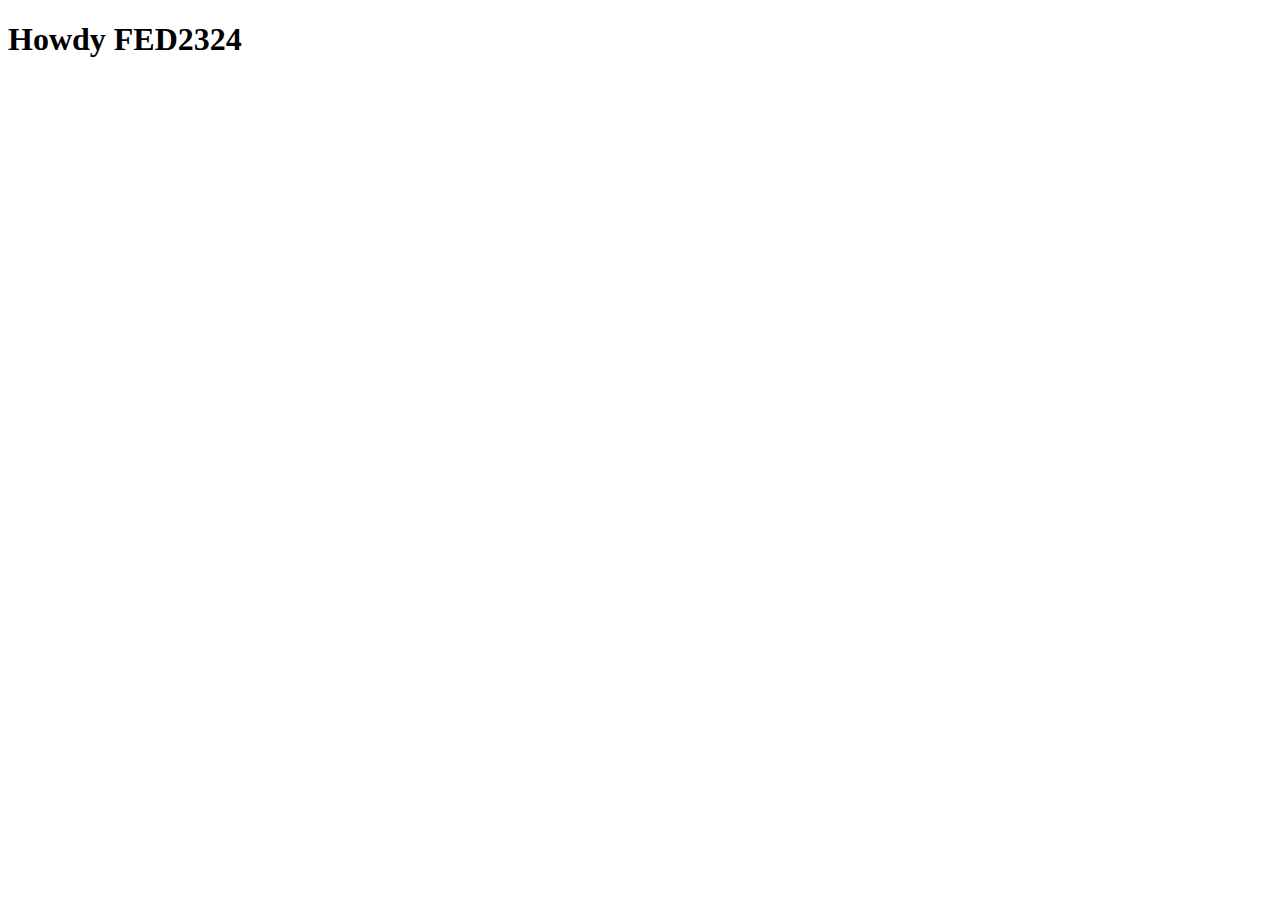
==== index.html @ b43d2875 "Add files via upload" ====
<!doctype html>
<html lang="nl">
	
<head>
	<meta charset="UTF-8">
	<meta name="author" content="jouw naam">
	<meta name="viewport" content="width=device-width, initial-scale=1">
	
	<title>Howdy FED2324</title>
	
	<link href="styles/style.css" rel="stylesheet">
	<link rel="icon" type="image/svg+xml" href="images/favicon.svg">
</head>

<body>
	<h1>Howdy FED2324</h1>

	<script defer src="scripts/script.js"></script>
</body>
	
</html>
---- styles/style.css ----
/**************/
/* CSS REMEDY */
/**************/
*, *::after, *::before {
  box-sizing:border-box;  
}






/*********************/
/* CUSTOM PROPERTIES */
/*********************/
:root {
	/* startje */
	--color-text:#111;
	--color-background:#eee;
}





/****************/
/* JOUW STYLING */
/****************/

/* jouw code */
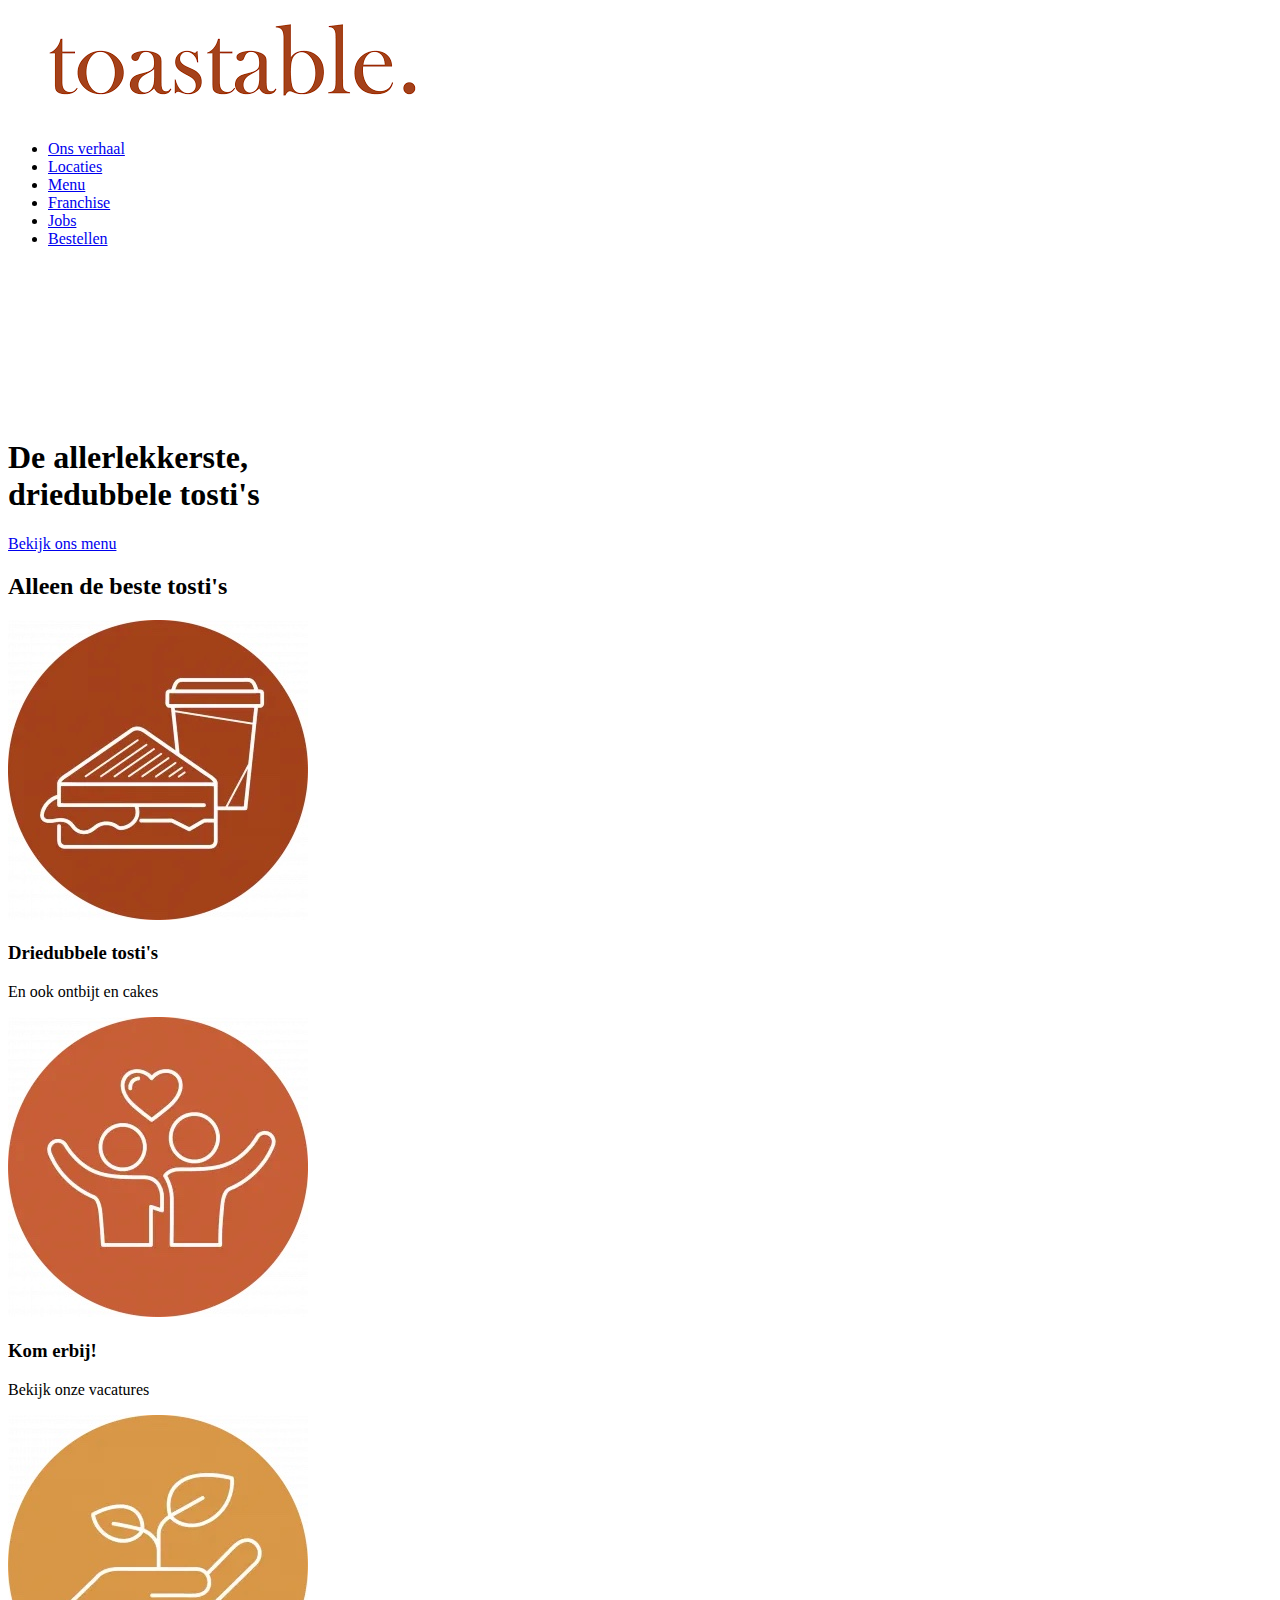
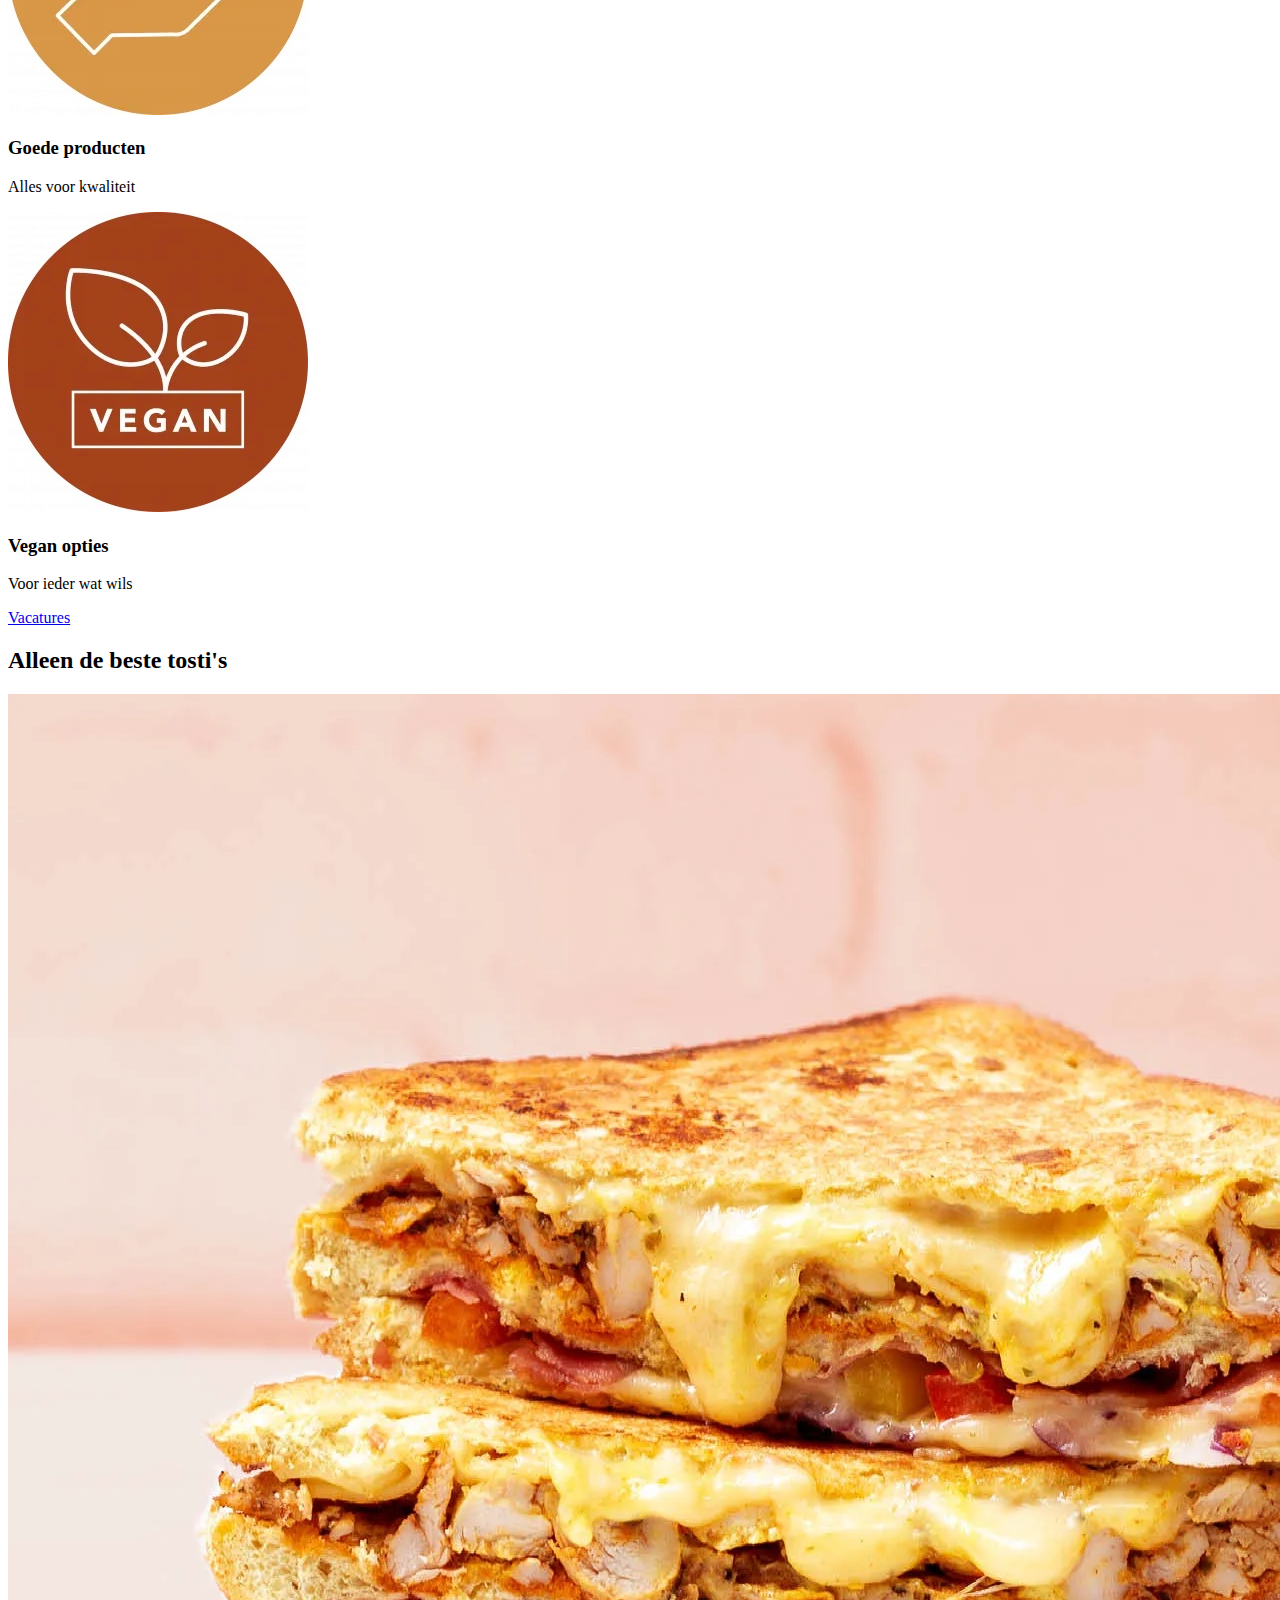
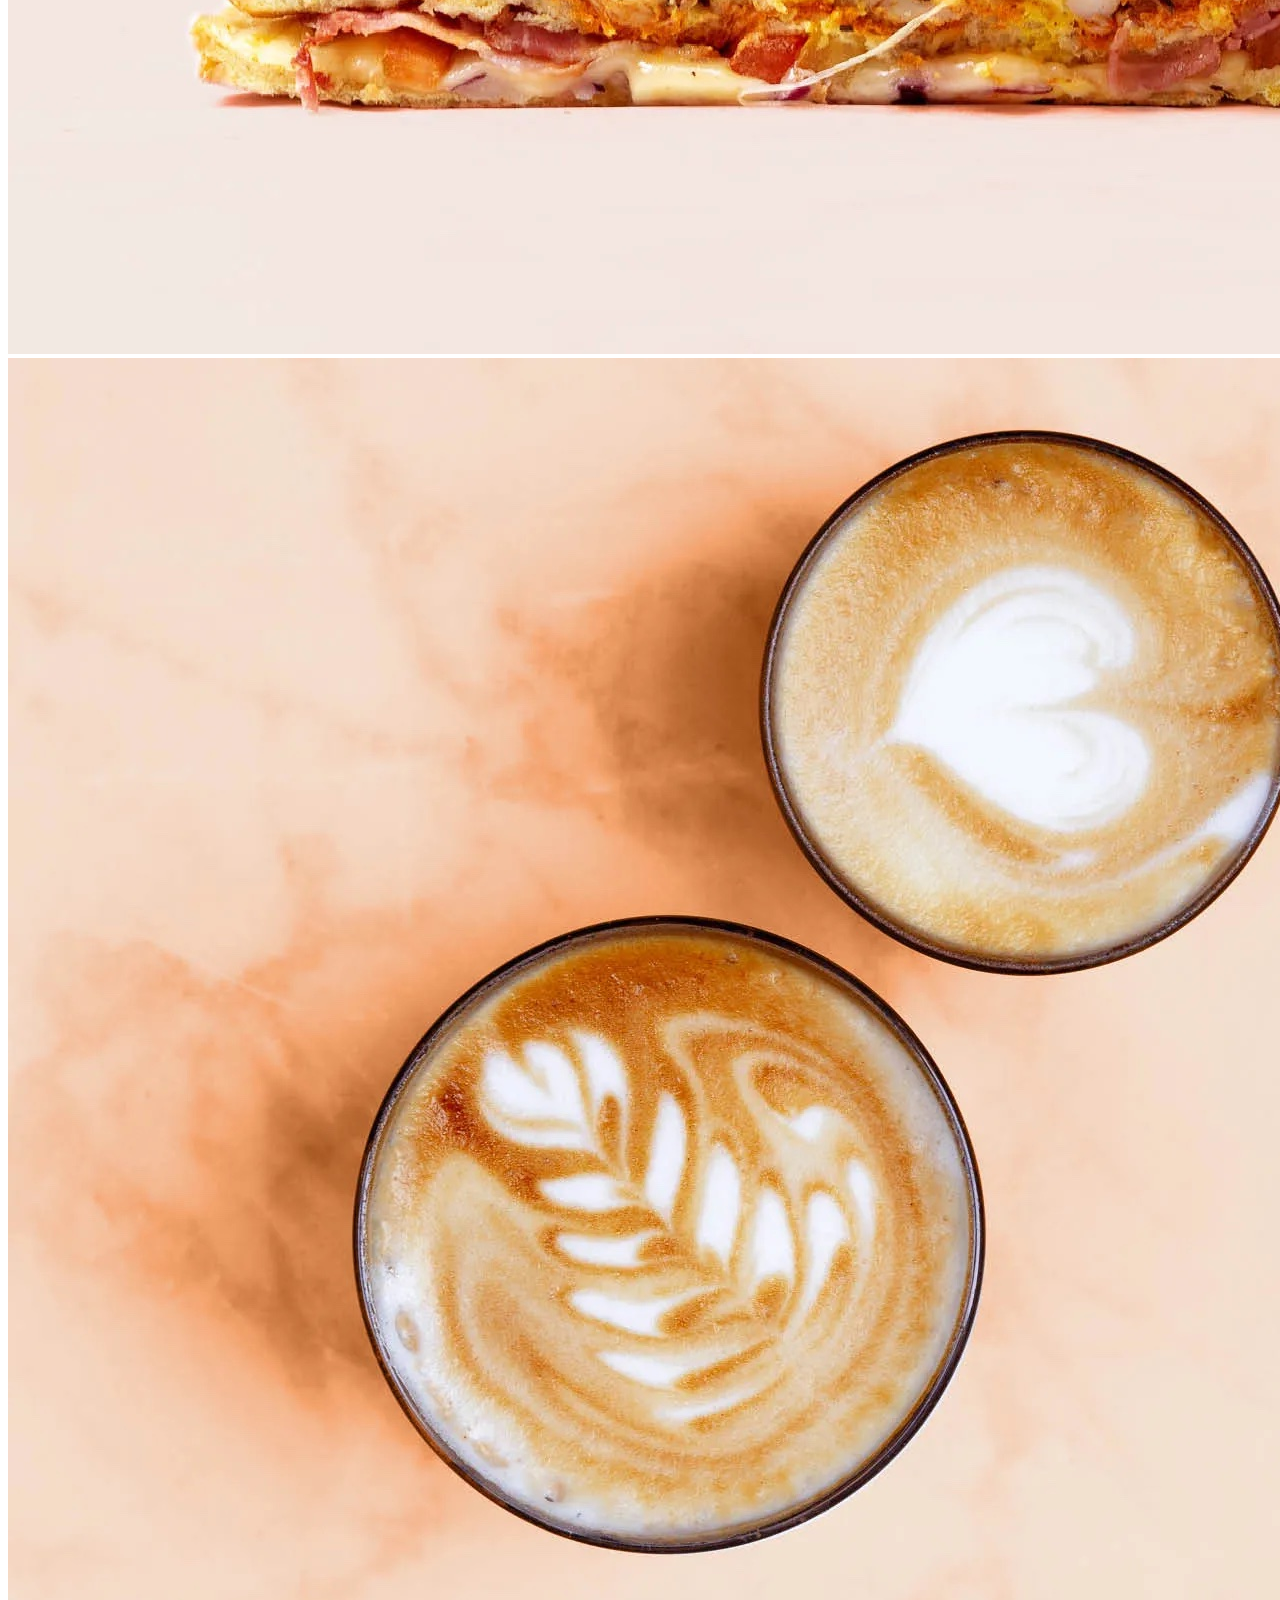
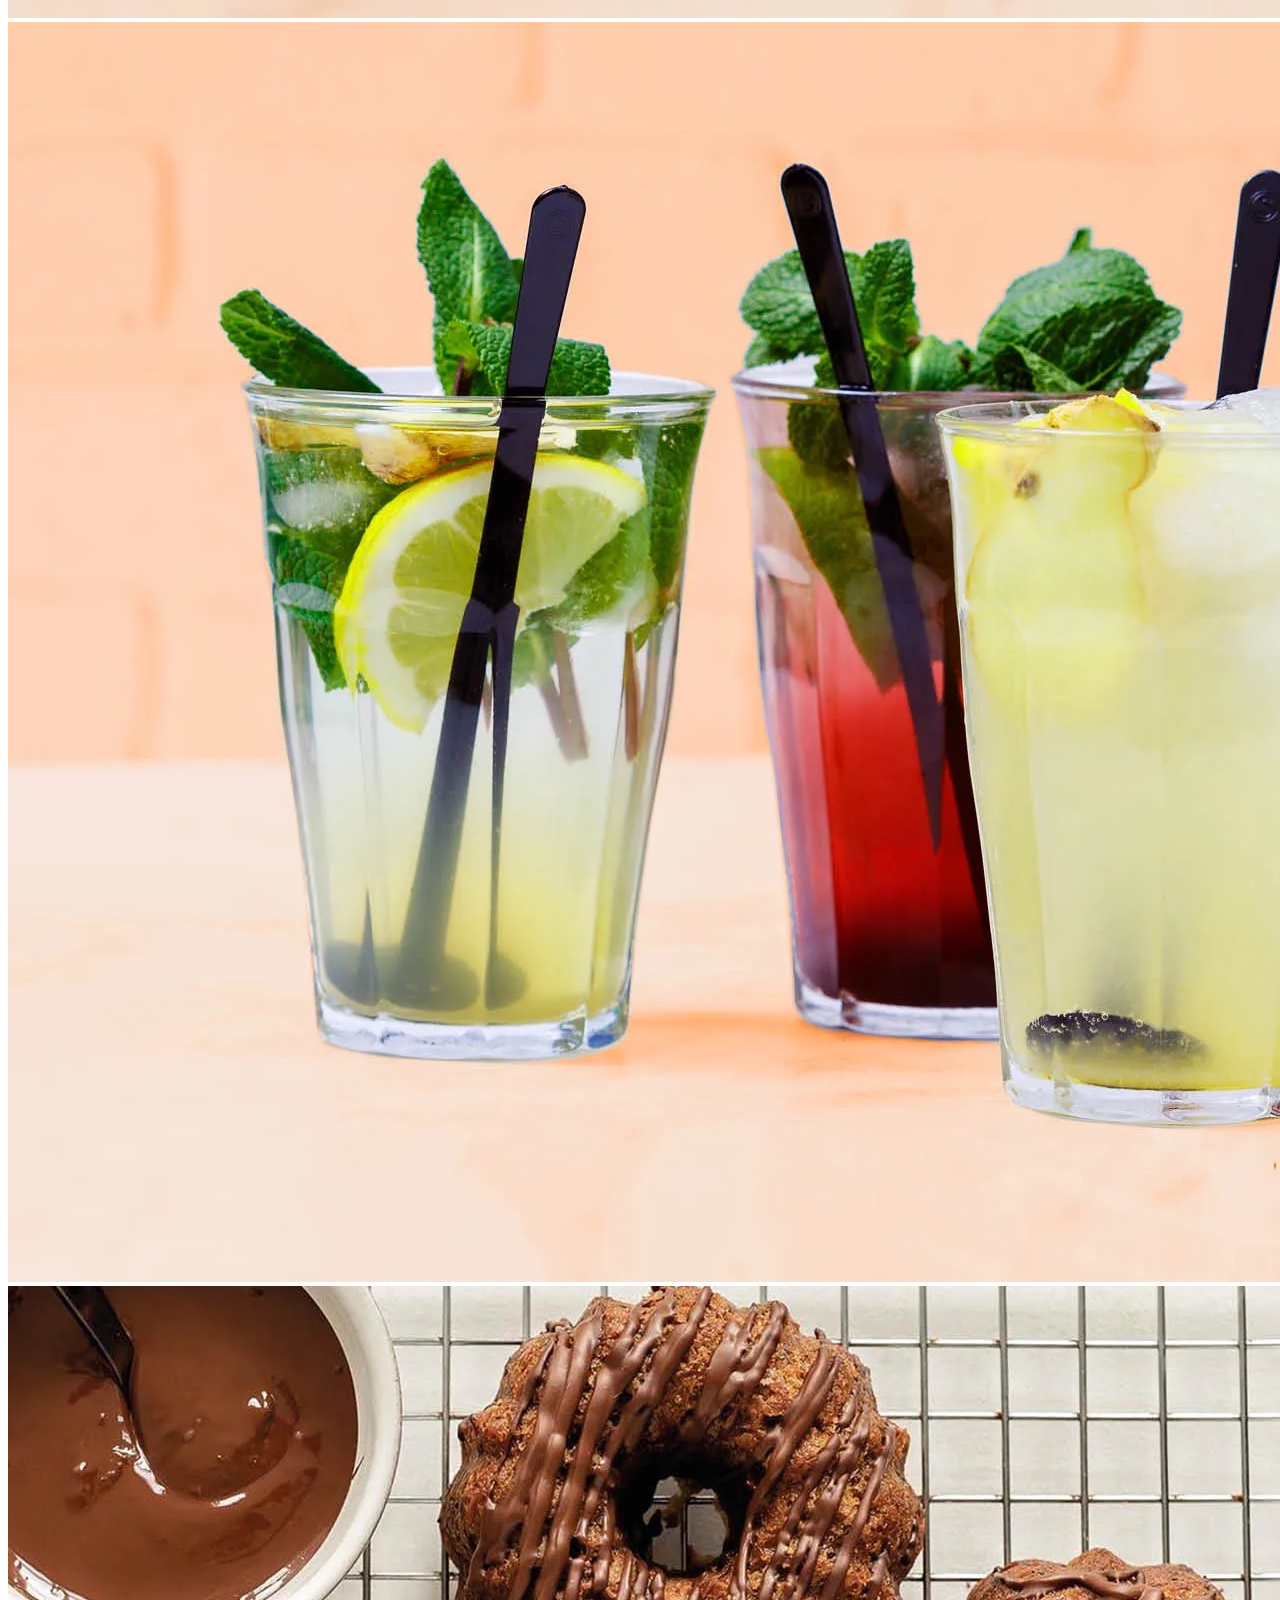
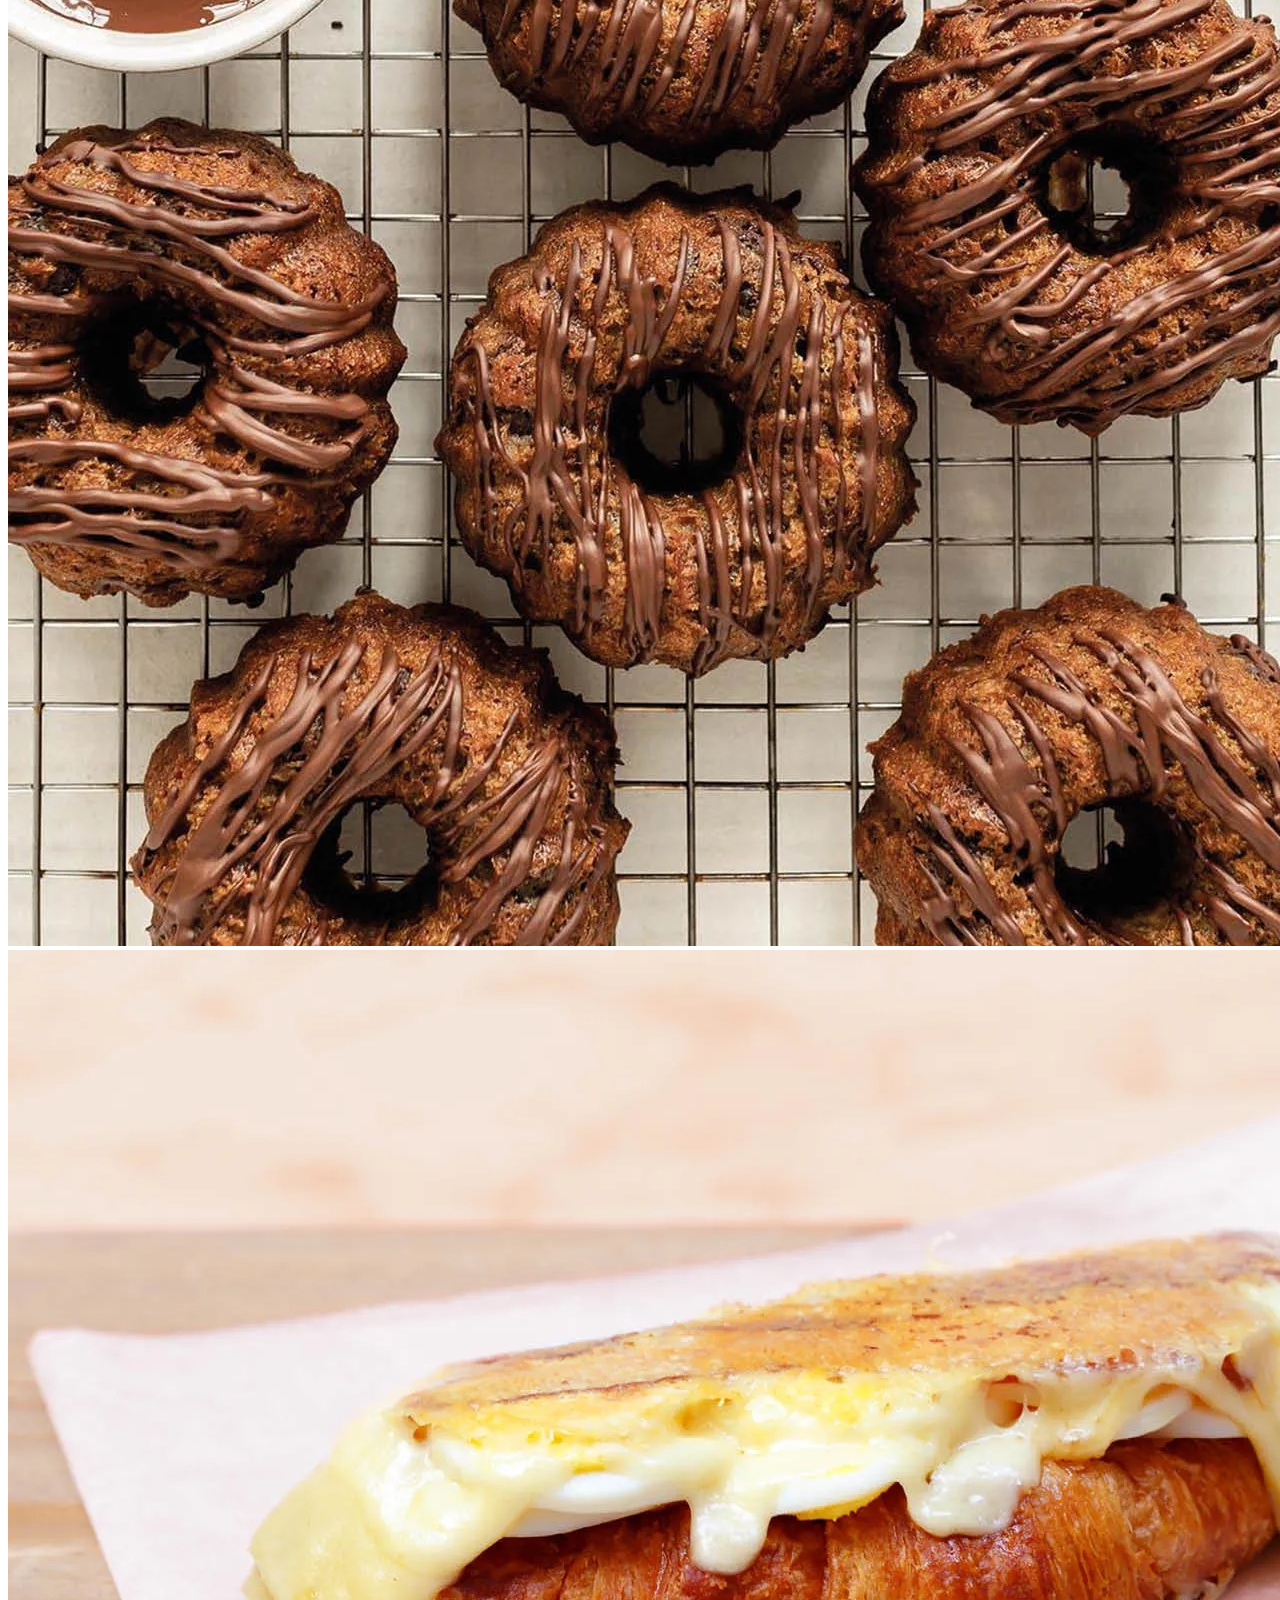
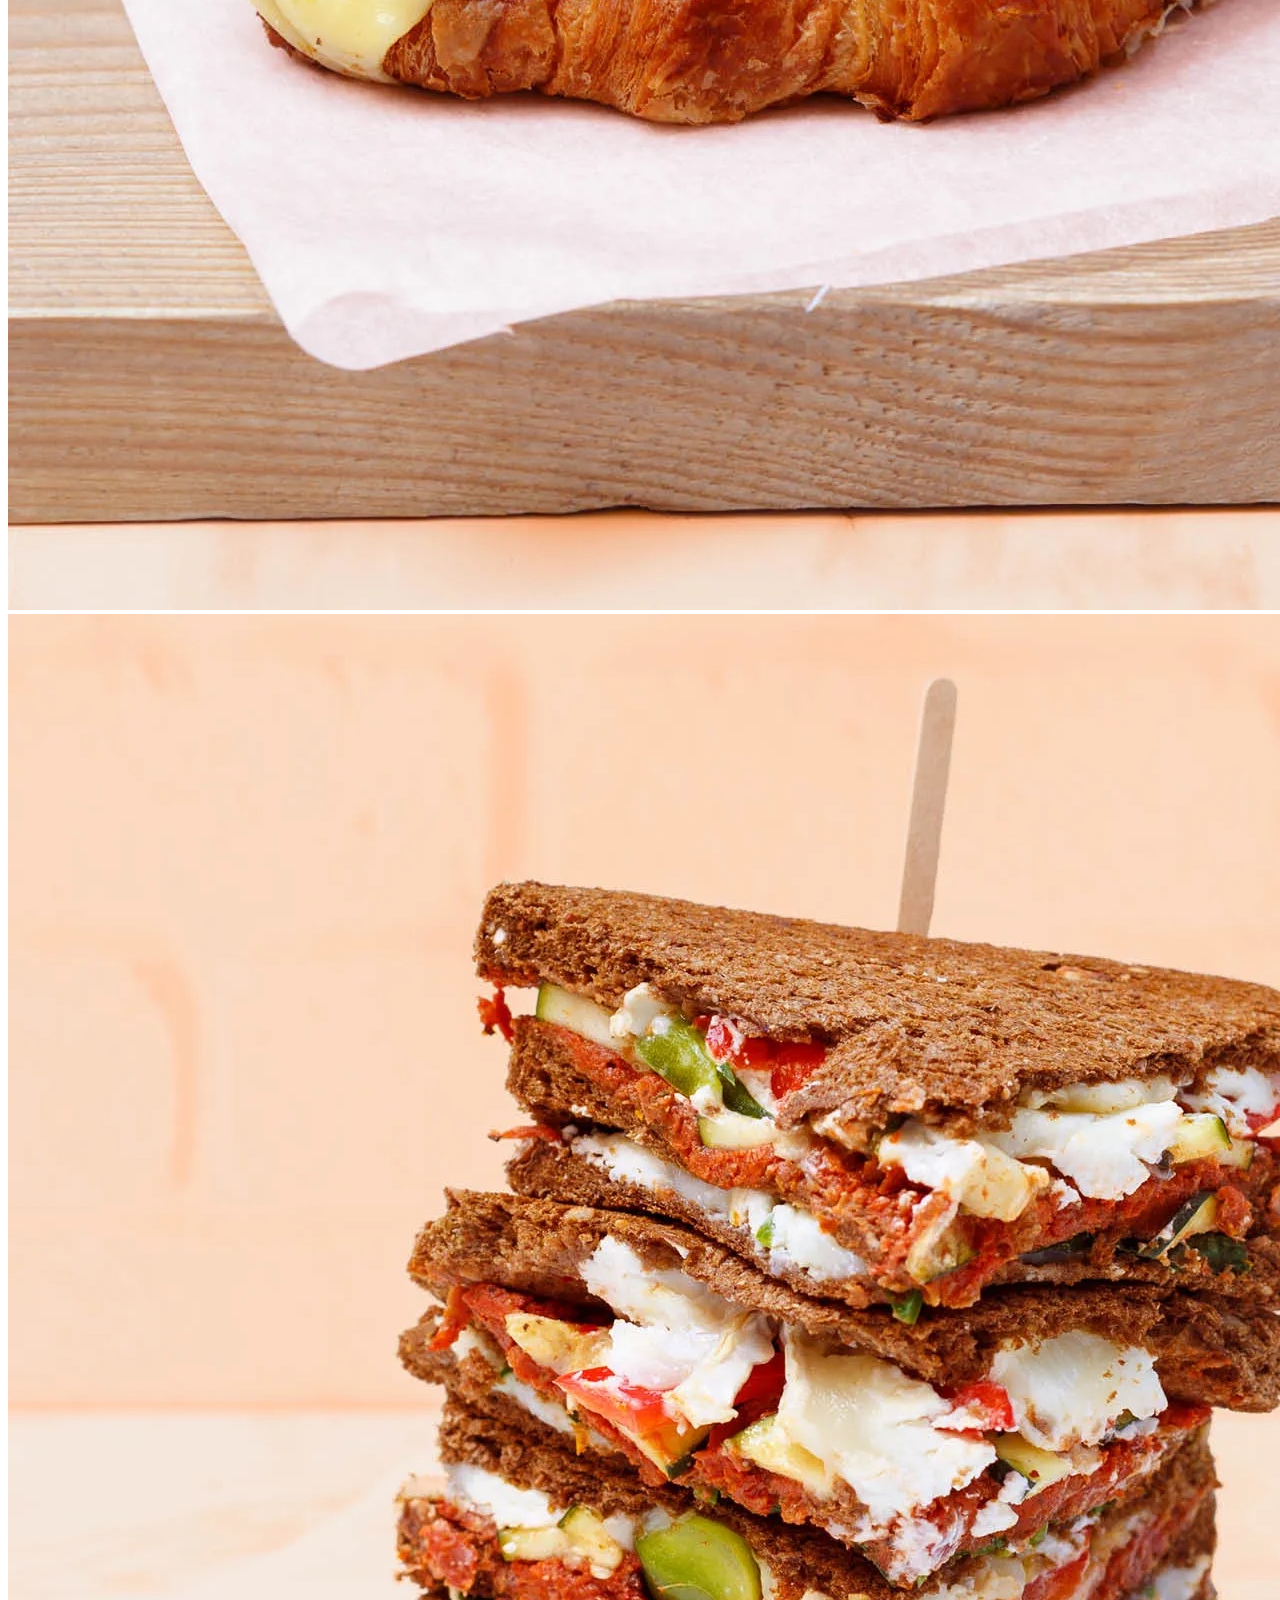
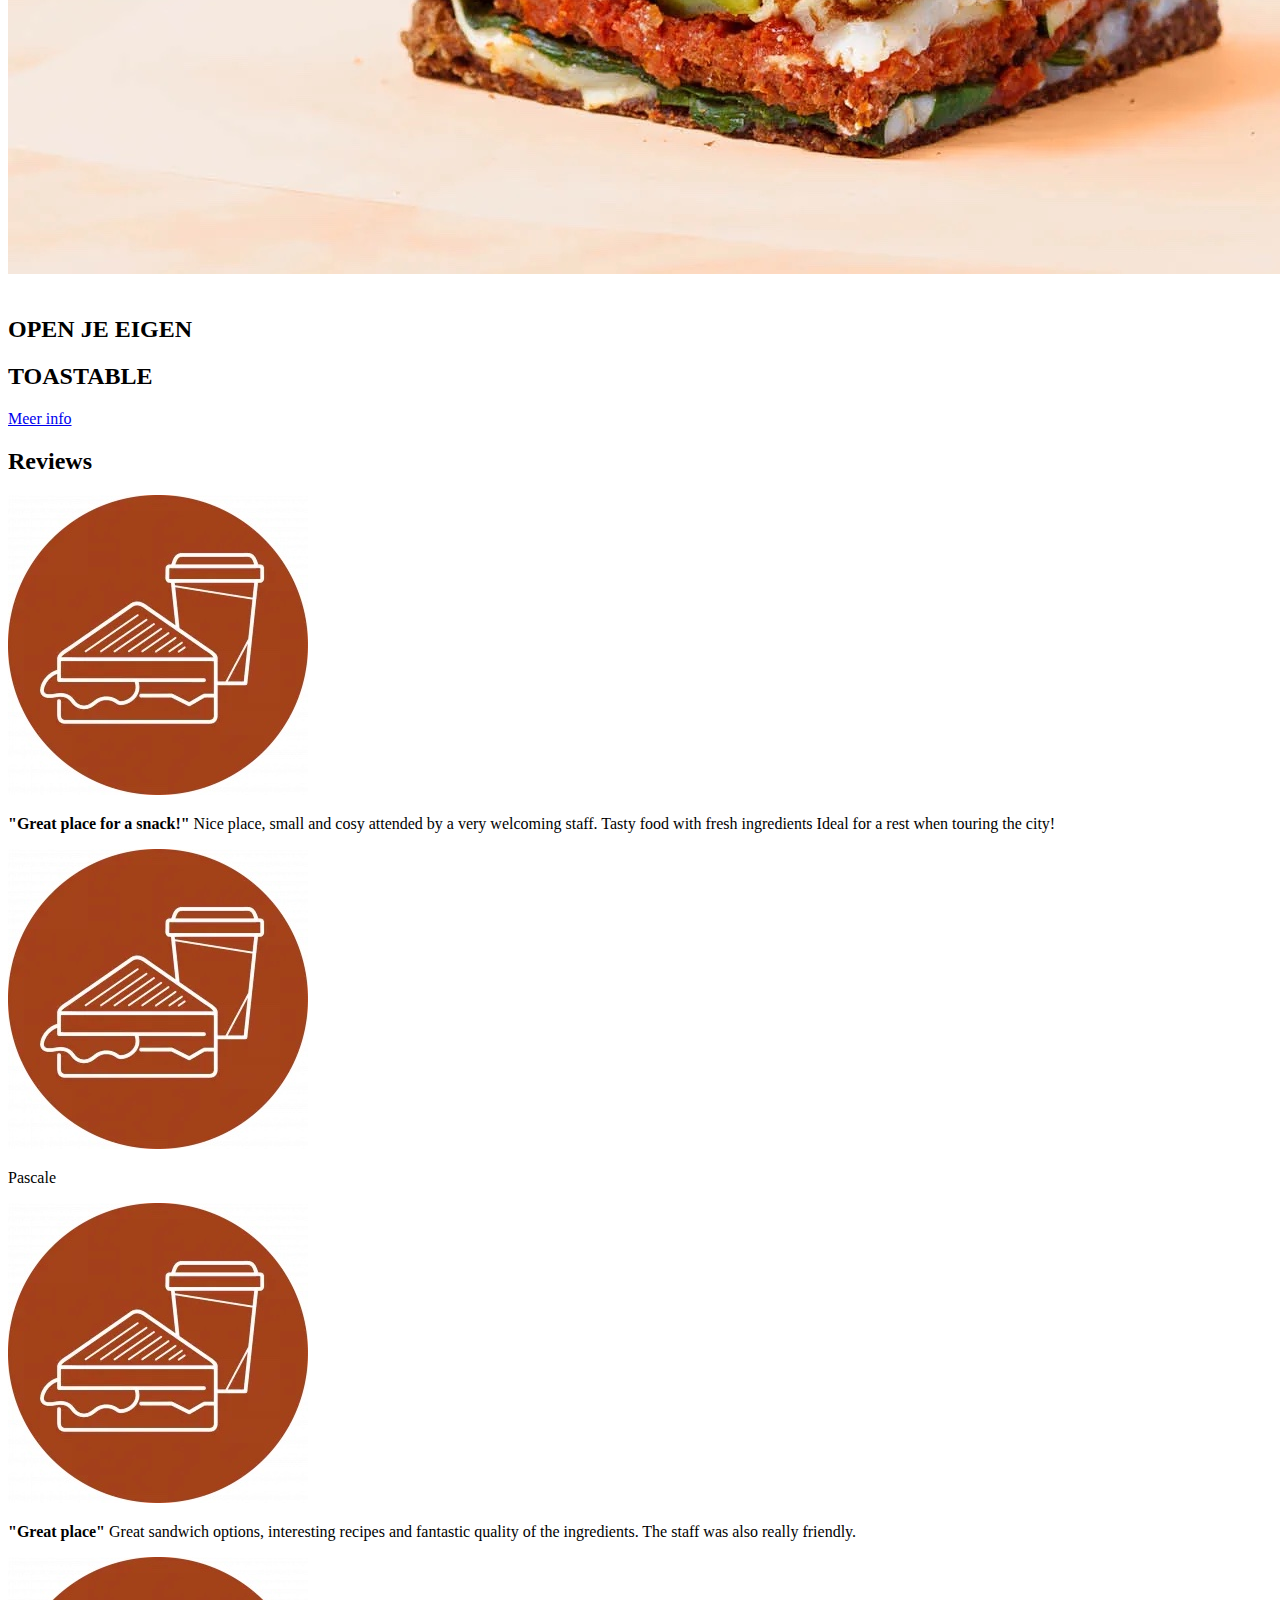
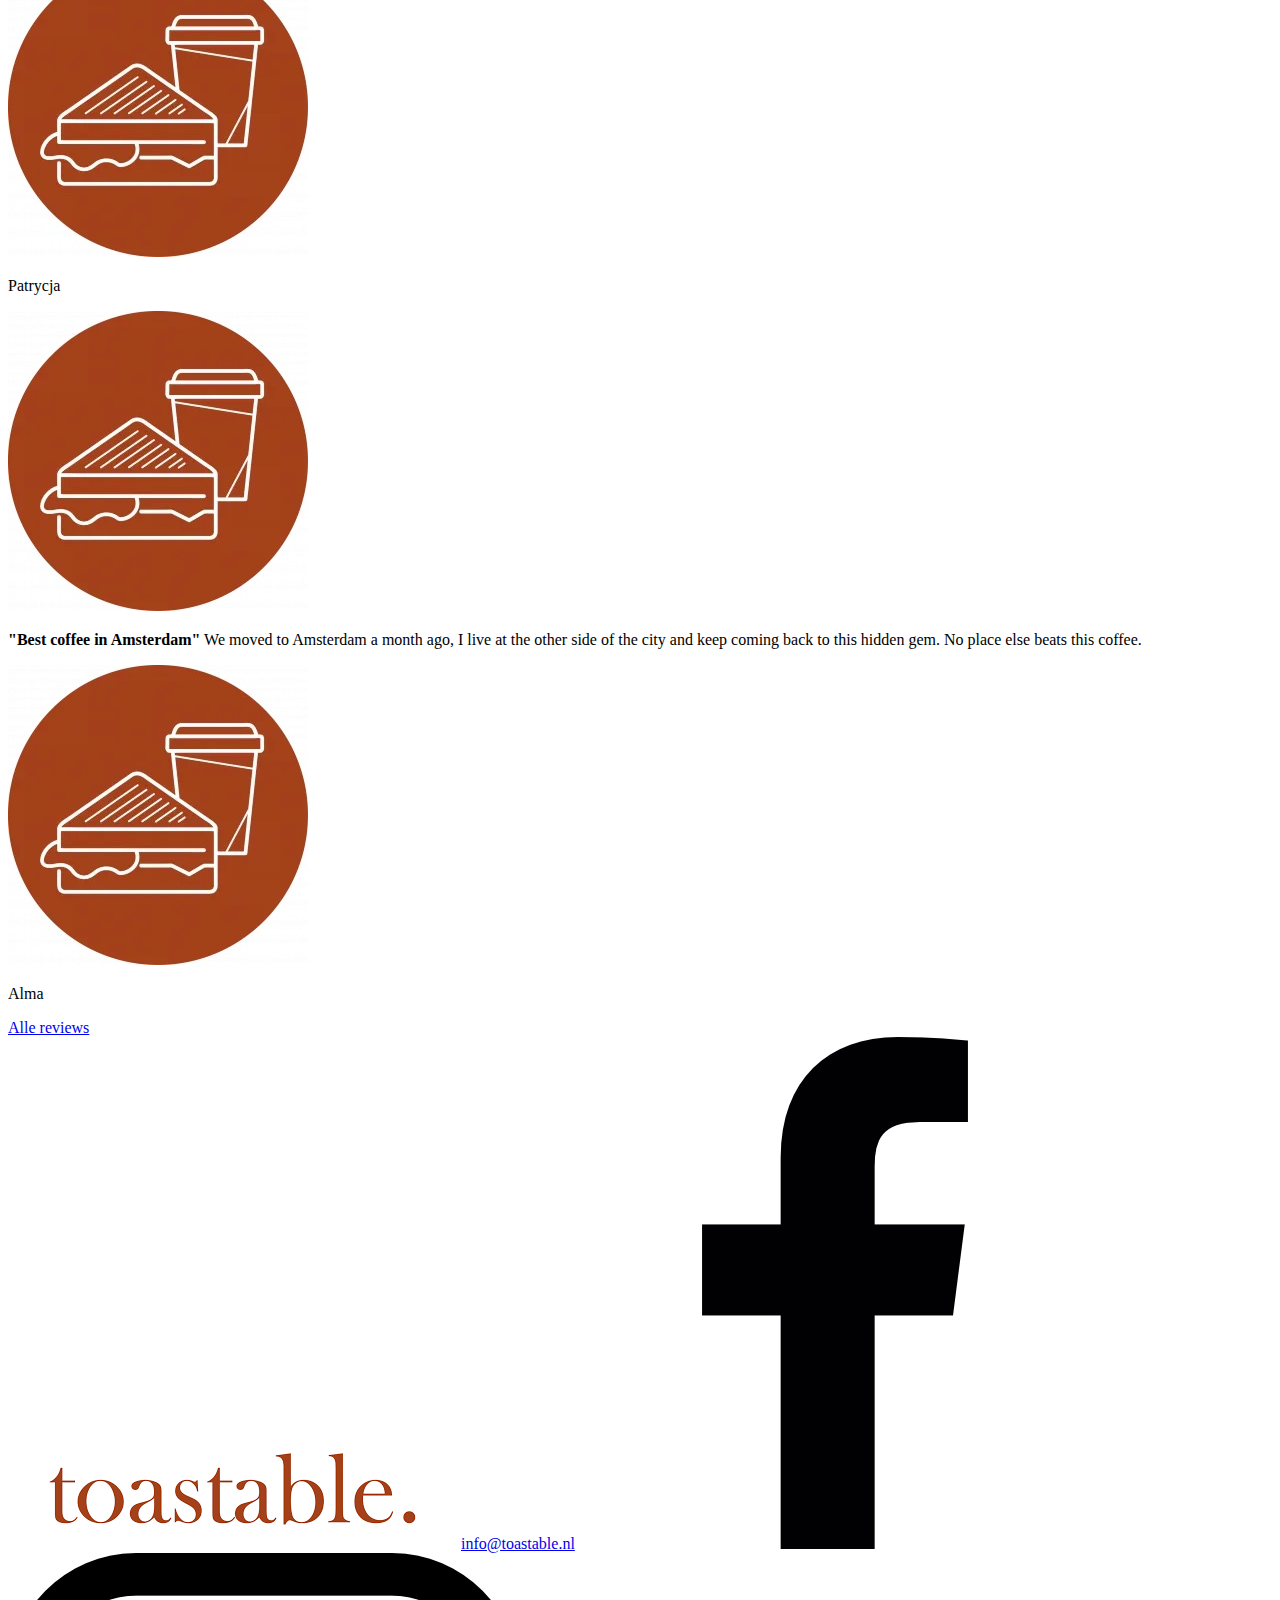
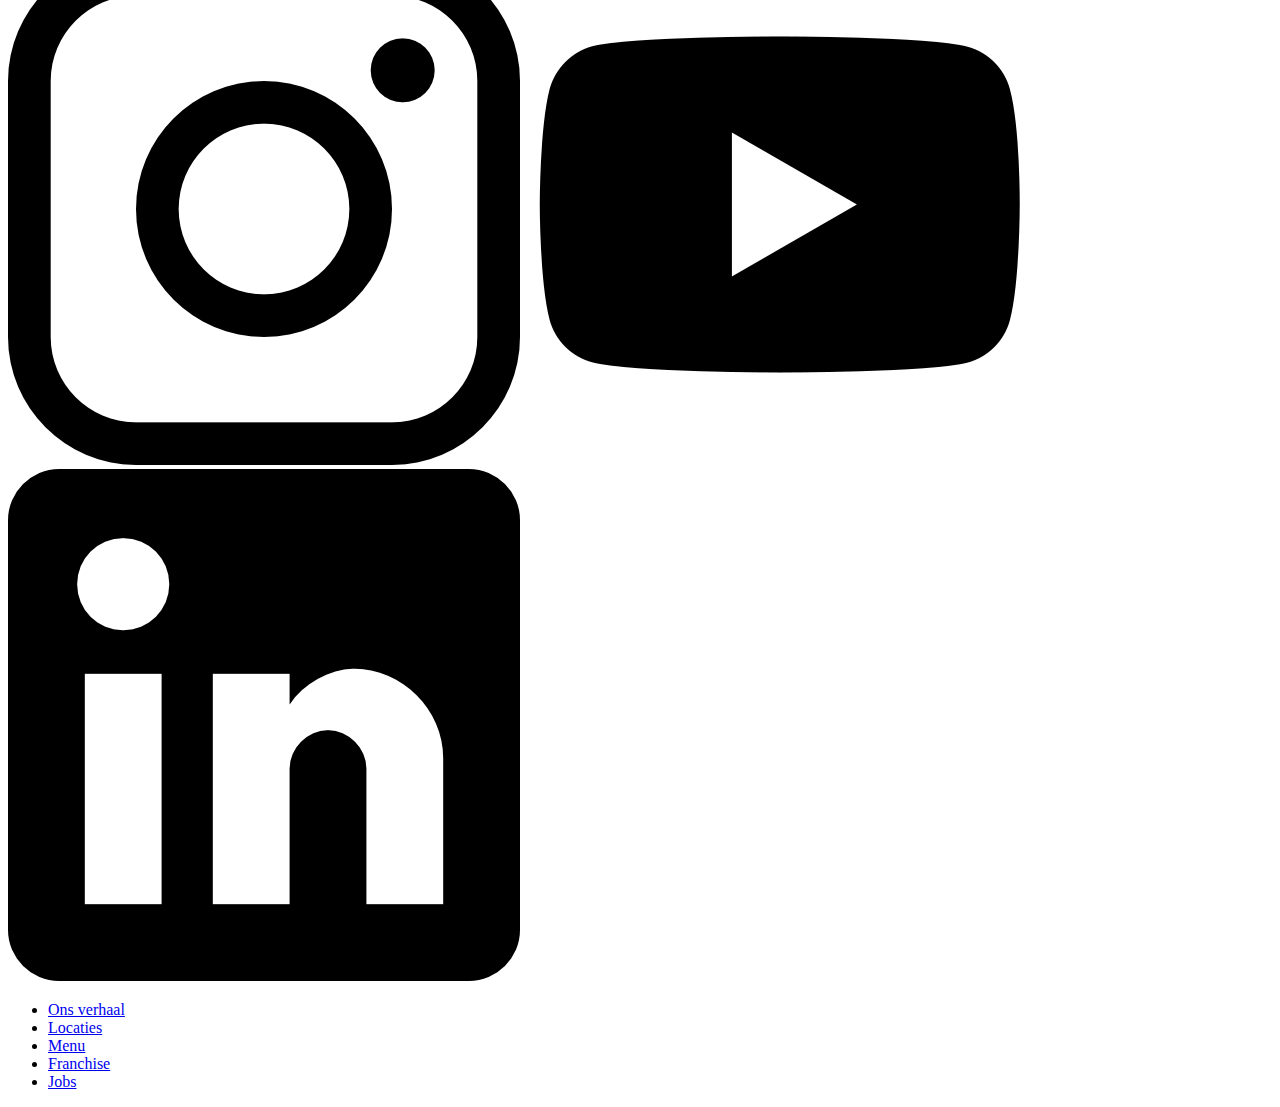
==== commit 8f364b1f: "3.0" ====
--- a/index.html
+++ b/index.html
@@ -1,21 +1,143 @@
-<!doctype html>
+<!DOCTYPE html>
 <html lang="nl">
-	
+
 <head>
-	<meta charset="UTF-8">
-	<meta name="author" content="jouw naam">
-	<meta name="viewport" content="width=device-width, initial-scale=1">
-	
-	<title>Howdy FED2324</title>
-	
-	<link href="styles/style.css" rel="stylesheet">
-	<link rel="icon" type="image/svg+xml" href="images/favicon.svg">
+  <title>Home pagina Toastable</title> <!-- tekst boven aan in tabblad vakje -->
+  <link rel="icon" type="image/x-icon" href="links/icon.png"> <!-- logo icon in tabblad venster -->
+  <meta charset="UTF-8">
+  <meta name="viewport" content="width=device-width, initial-scale=1"> <!-- zorgt dat pagina mee schaalt -->
+  <link rel="stylesheet" href="css/style.css" type="text/css"> <!-- link met css -->
 </head>
 
+
 <body>
-	<h1>Howdy FED2324</h1>
 
-	<script defer src="scripts/script.js"></script>
+<header>
+    <nav>
+            <a href="index.html"><img src="links/logo.png" alt="logo damfood" ></a>
+        <ul>
+            <li><a href="#">Ons verhaal</a></li>
+            <li><a href="#">Locaties</a></li>
+            <li><a href="#">Menu</a></li>
+            <li><a href="#">Franchise</a></li>
+            <li><a href="#">Jobs</a></li>
+
+            <li><a href="#">Bestellen</a></li>
+        </ul>
+    </nav>
+</header>
+
+
+<main>
+
+<section>
+    <video src="links/video.mp4"></video>    
+    <h1>De allerlekkerste,<br> driedubbele tosti's</h1>
+    <a href="#">Bekijk ons menu</a>
+</section>
+
+<section>
+    <h2>Alleen de beste tosti's</h2>
+
+        <article>
+            <img src="links/icon-tosti.jpeg" alt="">
+            <h3>Driedubbele tosti's</h3>
+            <p>En ook ontbijt en cakes</p>
+        </article>
+
+        <article>
+            <img src="links/icon-vacatures.jpeg" alt="">
+            <h3>Kom erbij!</h3>
+            <p>Bekijk onze vacatures</p>
+        </article>
+
+        <article>
+            <img src="links/icon-producten.jpeg" alt="">
+            <h3>Goede producten</h3>
+            <p>Alles voor kwaliteit</p>
+        </article>
+
+        <article>
+            <img src="links/icon-vegan.jpeg" alt="">
+            <h3>Vegan opties</h3>
+            <p>Voor ieder wat wils</p>
+        </article>
+
+    <a href="#">Vacatures</a>
+
+</section>
+    
+
+<section>
+
+    <h2>Alleen de beste tosti's</h2>
+
+    <img src="links/1.jpeg" alt="">
+    <img src="links/2.jpeg" alt="">
+    <img src="links/3.jpeg" alt="">
+    <img src="links/4.jpeg" alt="">
+    <img src="links/5.jpeg" alt="">
+    <img src="links/6.jpeg" alt="">
+
+</section>
+
+<section>
+    <img src="links/" alt="">
+    <h2>OPEN JE EIGEN</h2>
+    <h2>TOASTABLE</h2>
+    <a href="#">Meer info</a>
+</section>
+
+
+<section>
+    <h2>Reviews</h2>
+
+        <article>
+            <img src="links/icon-tosti.jpeg" alt="Aantal gekregen sterren van de reviews">
+            <p> <strong>"Great place for a snack!"</strong> Nice place, small and cosy attended by a very welcoming staff. Tasty food with fresh ingredients Ideal for a rest when touring the city!</p>
+            <img src="links/icon-tosti.jpeg" alt="foto van de reviewer">
+            <p>Pascale</p>
+        </article>
+
+        <article>
+            <img src="links/icon-tosti.jpeg" alt="Aantal gekregen sterren van de reviews">
+            <p> <strong>"Great place"</strong> Great sandwich options, interesting recipes and fantastic quality of the ingredients. The staff was also really friendly.</p>
+            <img src="links/icon-tosti.jpeg" alt="foto van de reviewer">
+            <p>Patrycja</p>
+        </article>
+
+        <article>
+            <img src="links/icon-tosti.jpeg" alt="Aantal gekregen sterren van de reviews">
+            <p> <strong>"Best coffee in Amsterdam"</strong> We moved to Amsterdam a month ago, I live at the other side of the city and keep coming back to this hidden gem. No place else beats this coffee.</p>
+            <img src="links/icon-tosti.jpeg" alt="foto van de reviewer">
+            <p>Alma</p>
+        </article>
+
+    <a href="#">Alle reviews</a>
+
+</section>
+
+</main>
+
+<footer>
+    <a href="index.html"><img src="links/logo.png" alt="logo damfood" ></a>
+
+    <a href="mailto:info@toastable.nl" aria-label="Stuur een e-mail naar info@toastable.nl">info@toastable.nl</a>
+    <!-- lijn -->
+    <a href="index.html"><img src="links/facebook.png" alt="link naar Facebook" ></a>
+    <a href="index.html"><img src="links/instagram.png" alt="link naar Instagram" ></a>
+    <a href="index.html"><img src="links/youtube.png" alt="link naar Youtube" ></a>
+    <a href="index.html"><img src="links/linkedin.png" alt="link naar LinkedIn" ></a>
+
+    <ul>
+        <li><a href="#">Ons verhaal</a></li>
+        <li><a href="#">Locaties</a></li>
+        <li><a href="#">Menu</a></li>
+        <li><a href="#">Franchise</a></li>
+        <li><a href="#">Jobs</a></li>
+    </ul>
+</footer>
+
 </body>
-	
-</html>
+
+</html>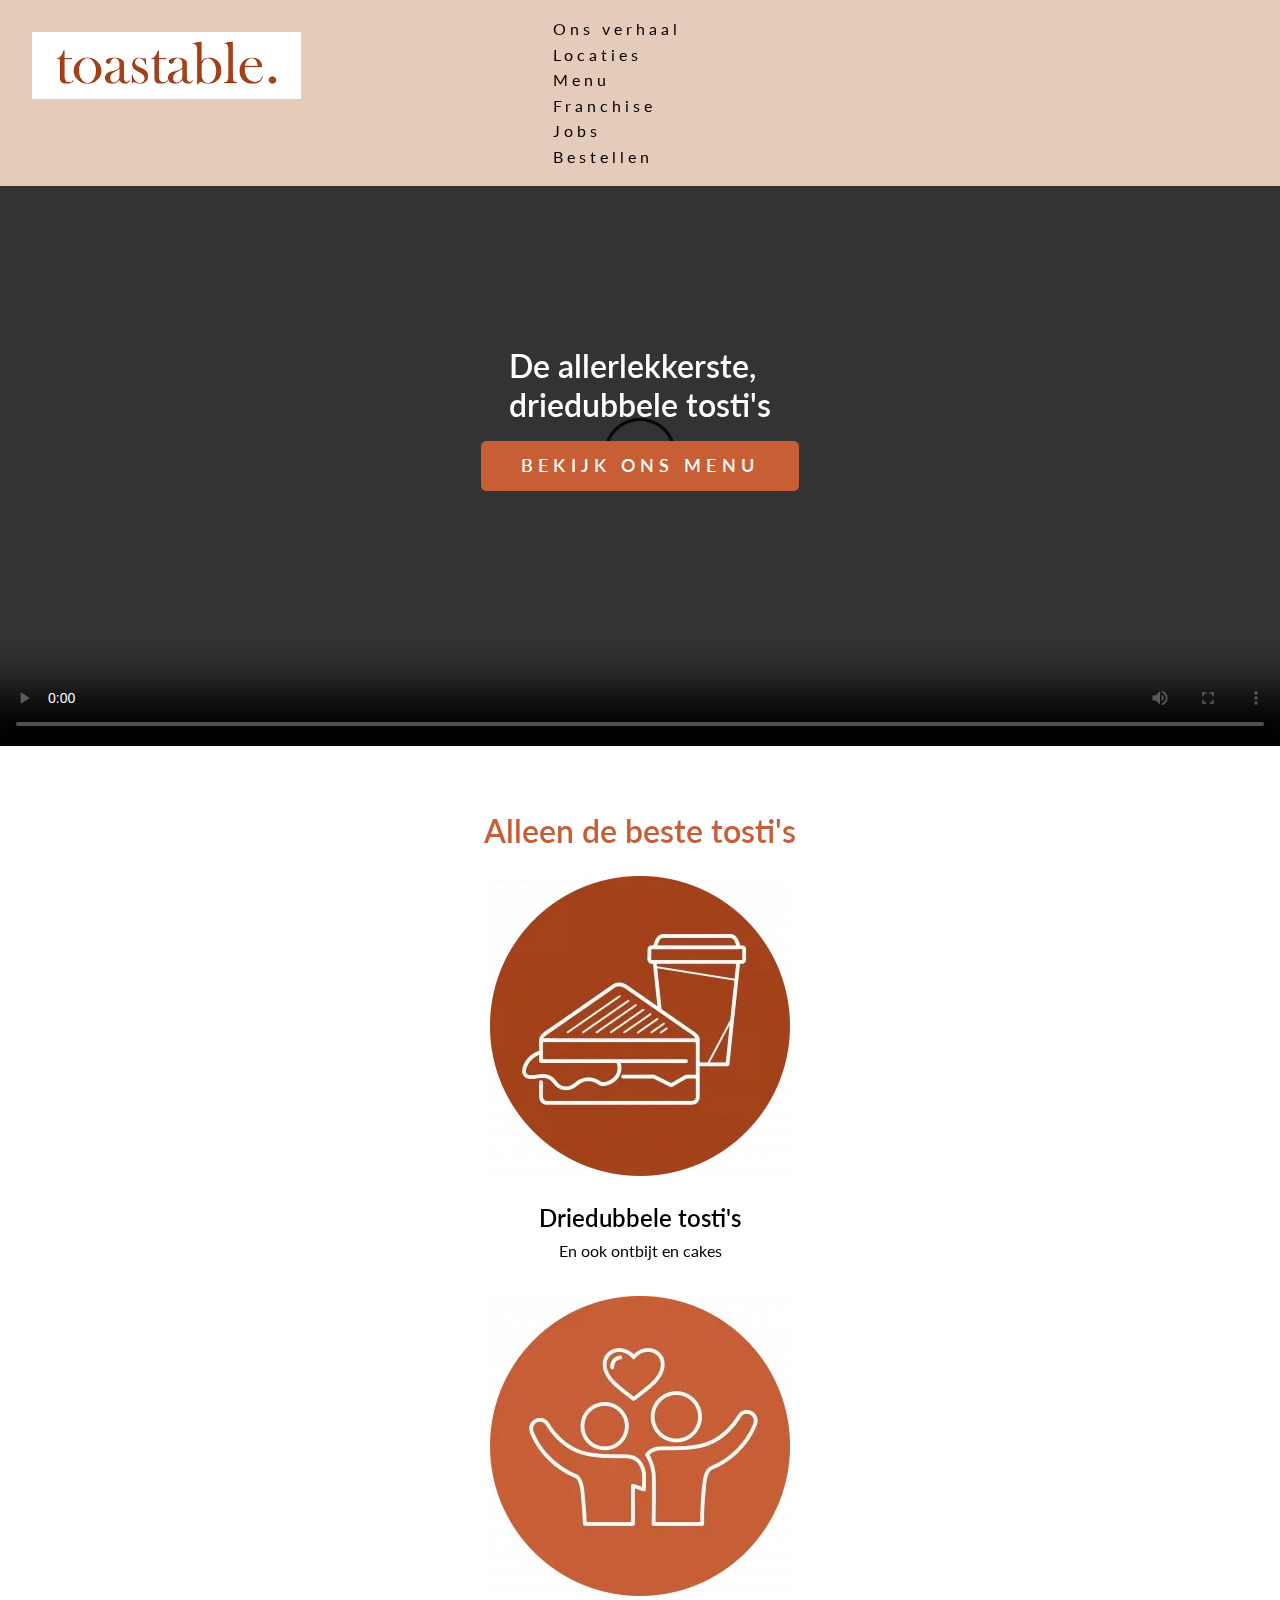
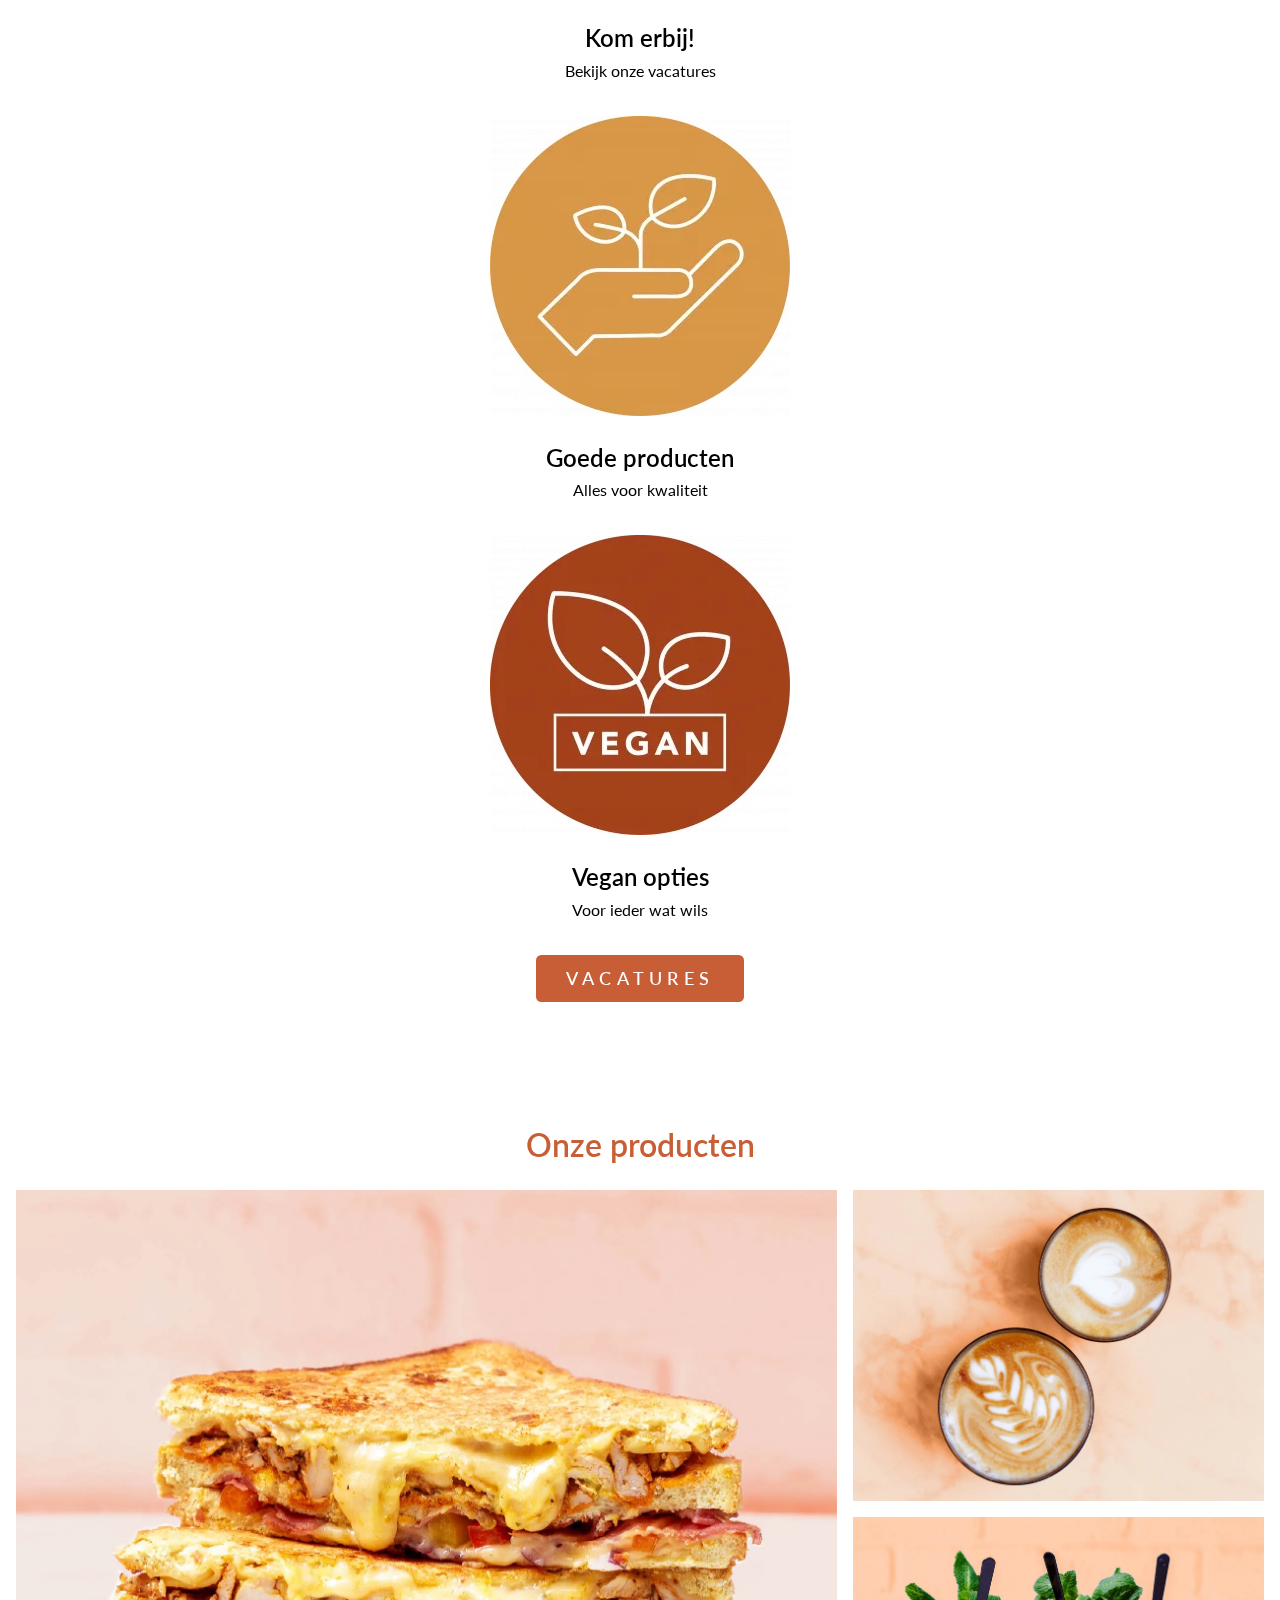
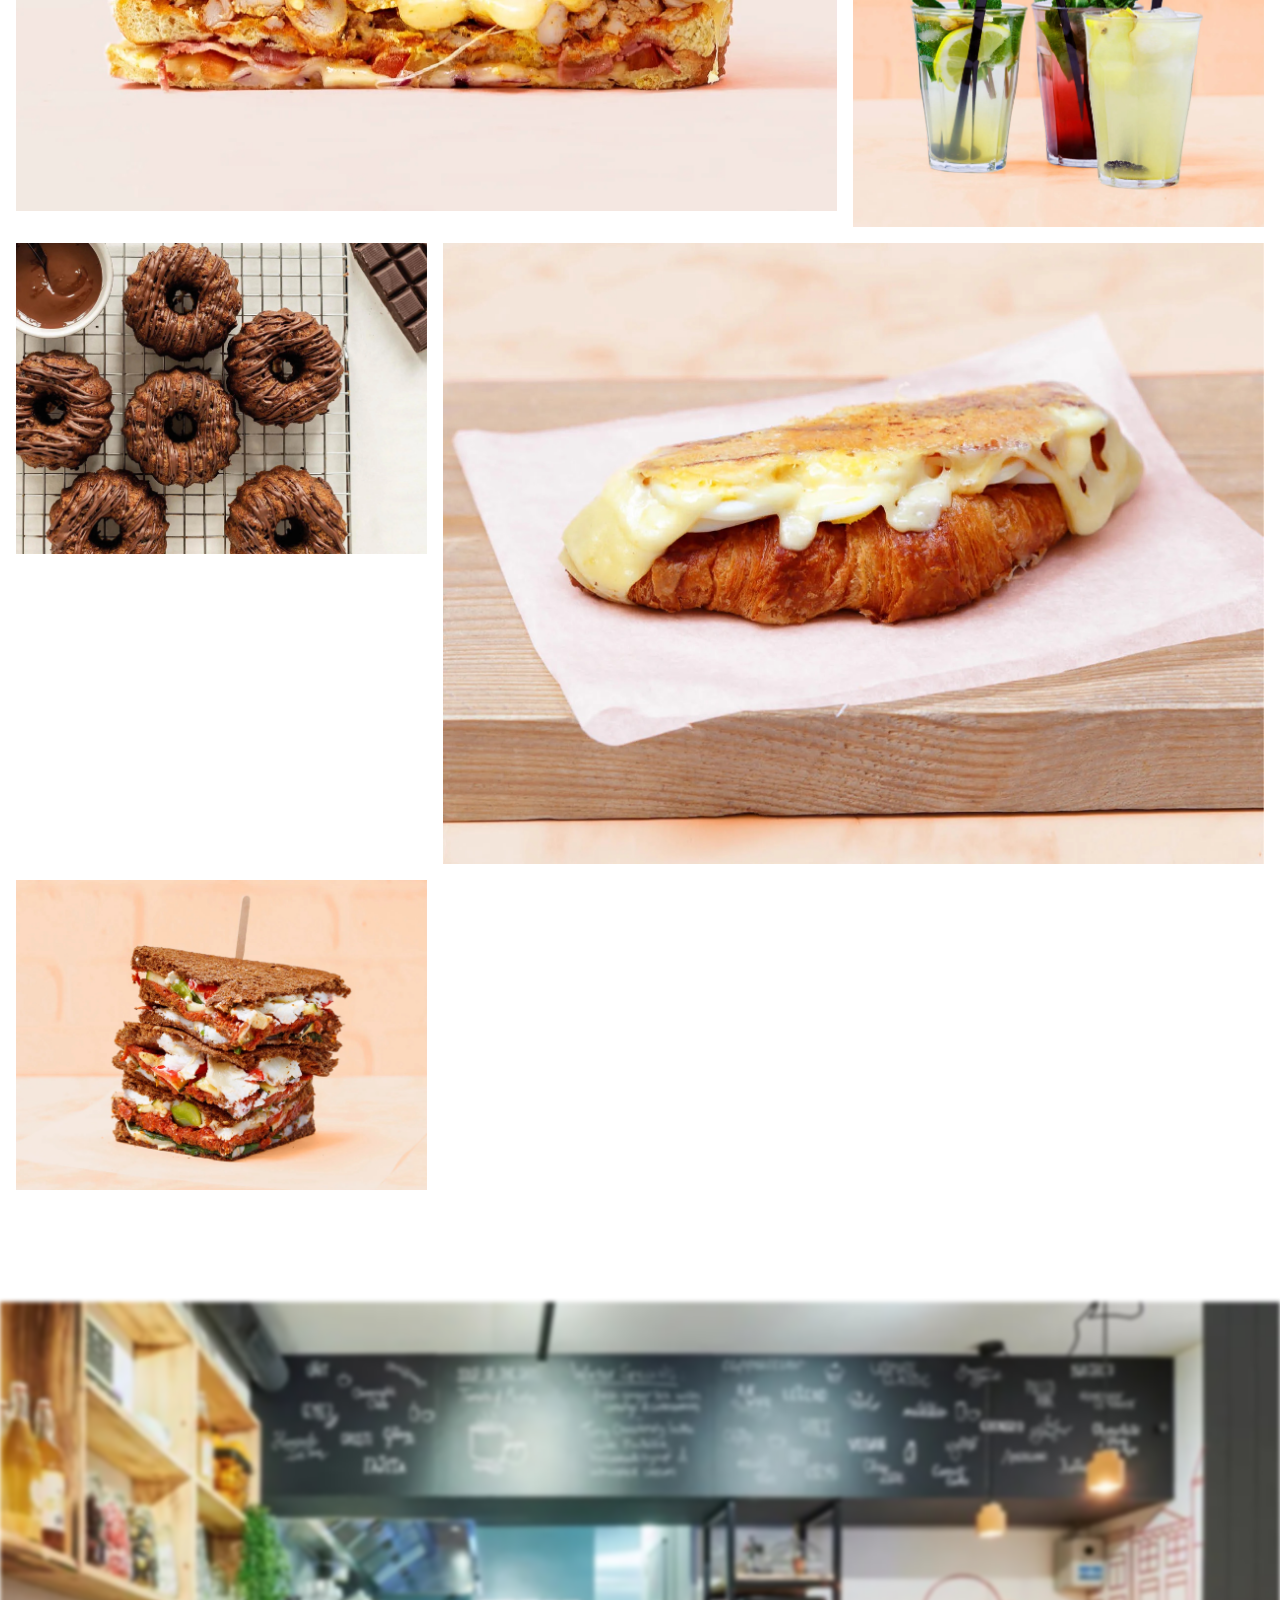
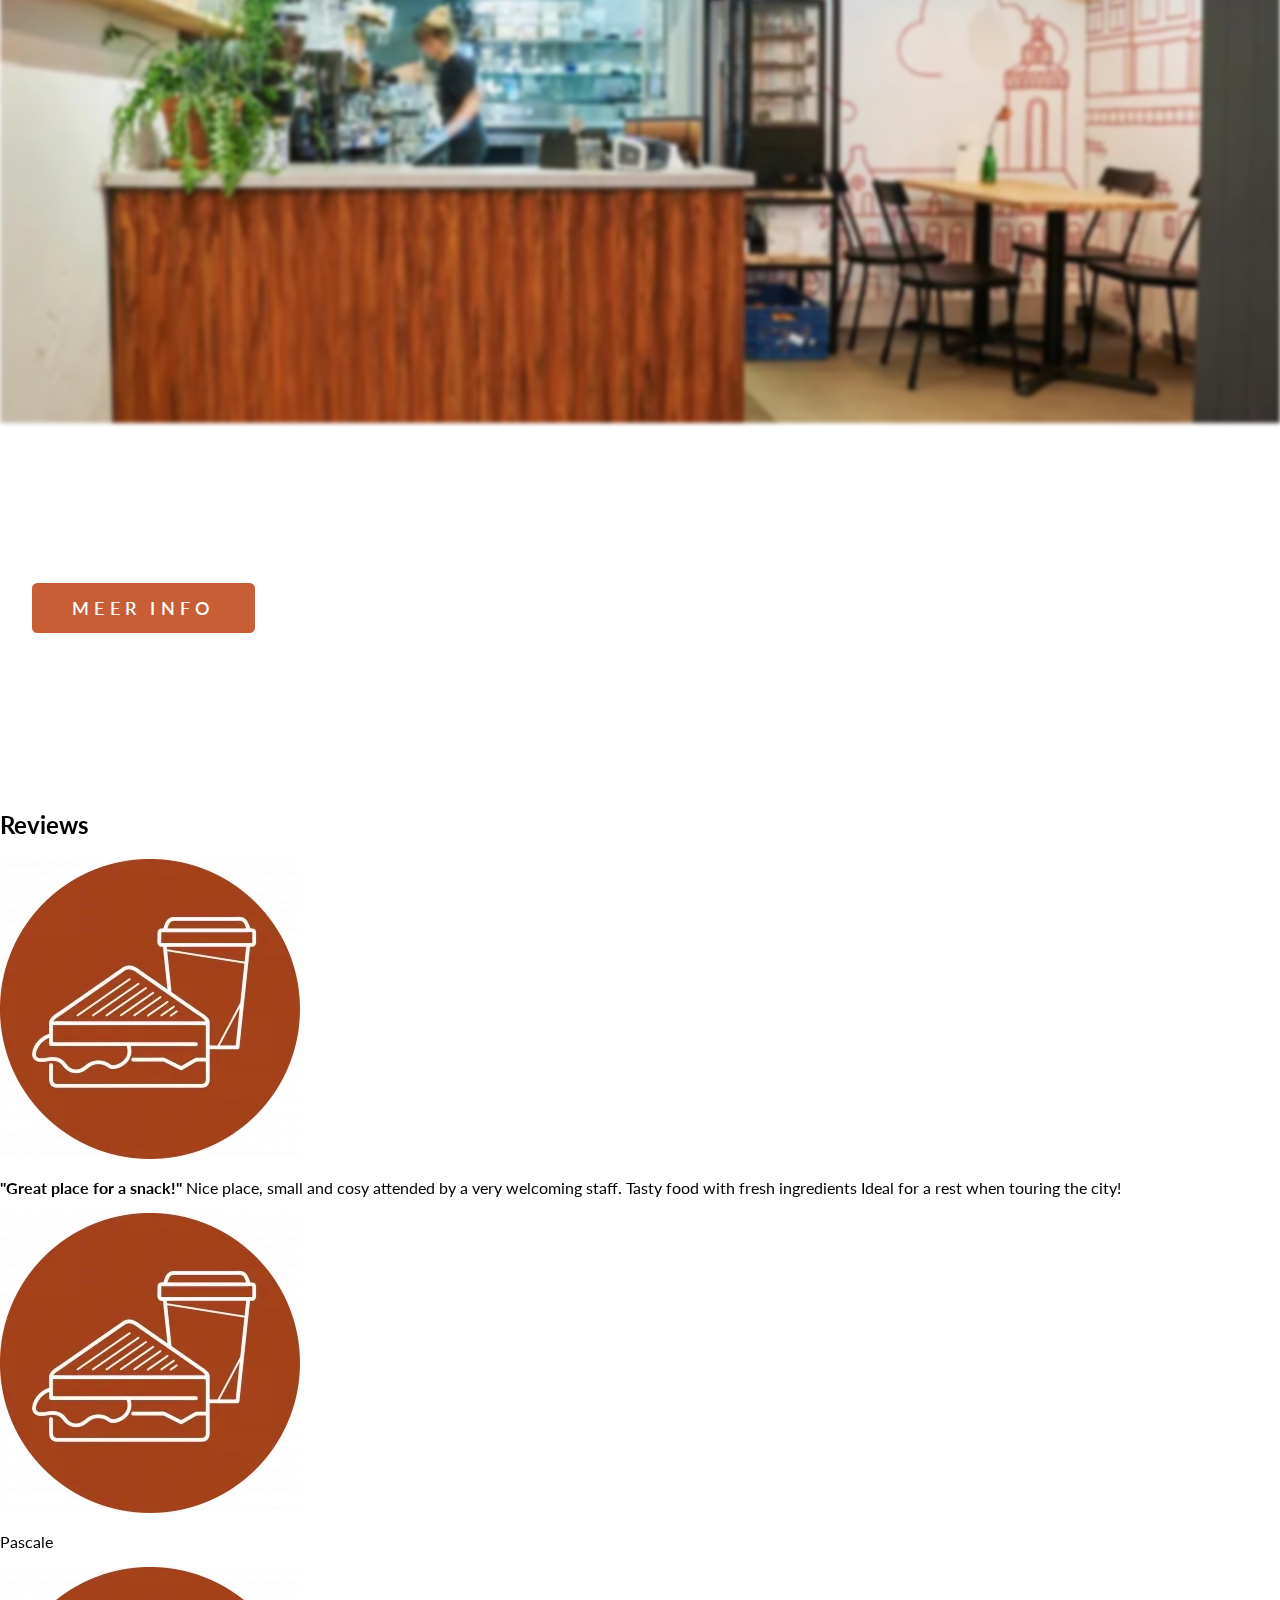
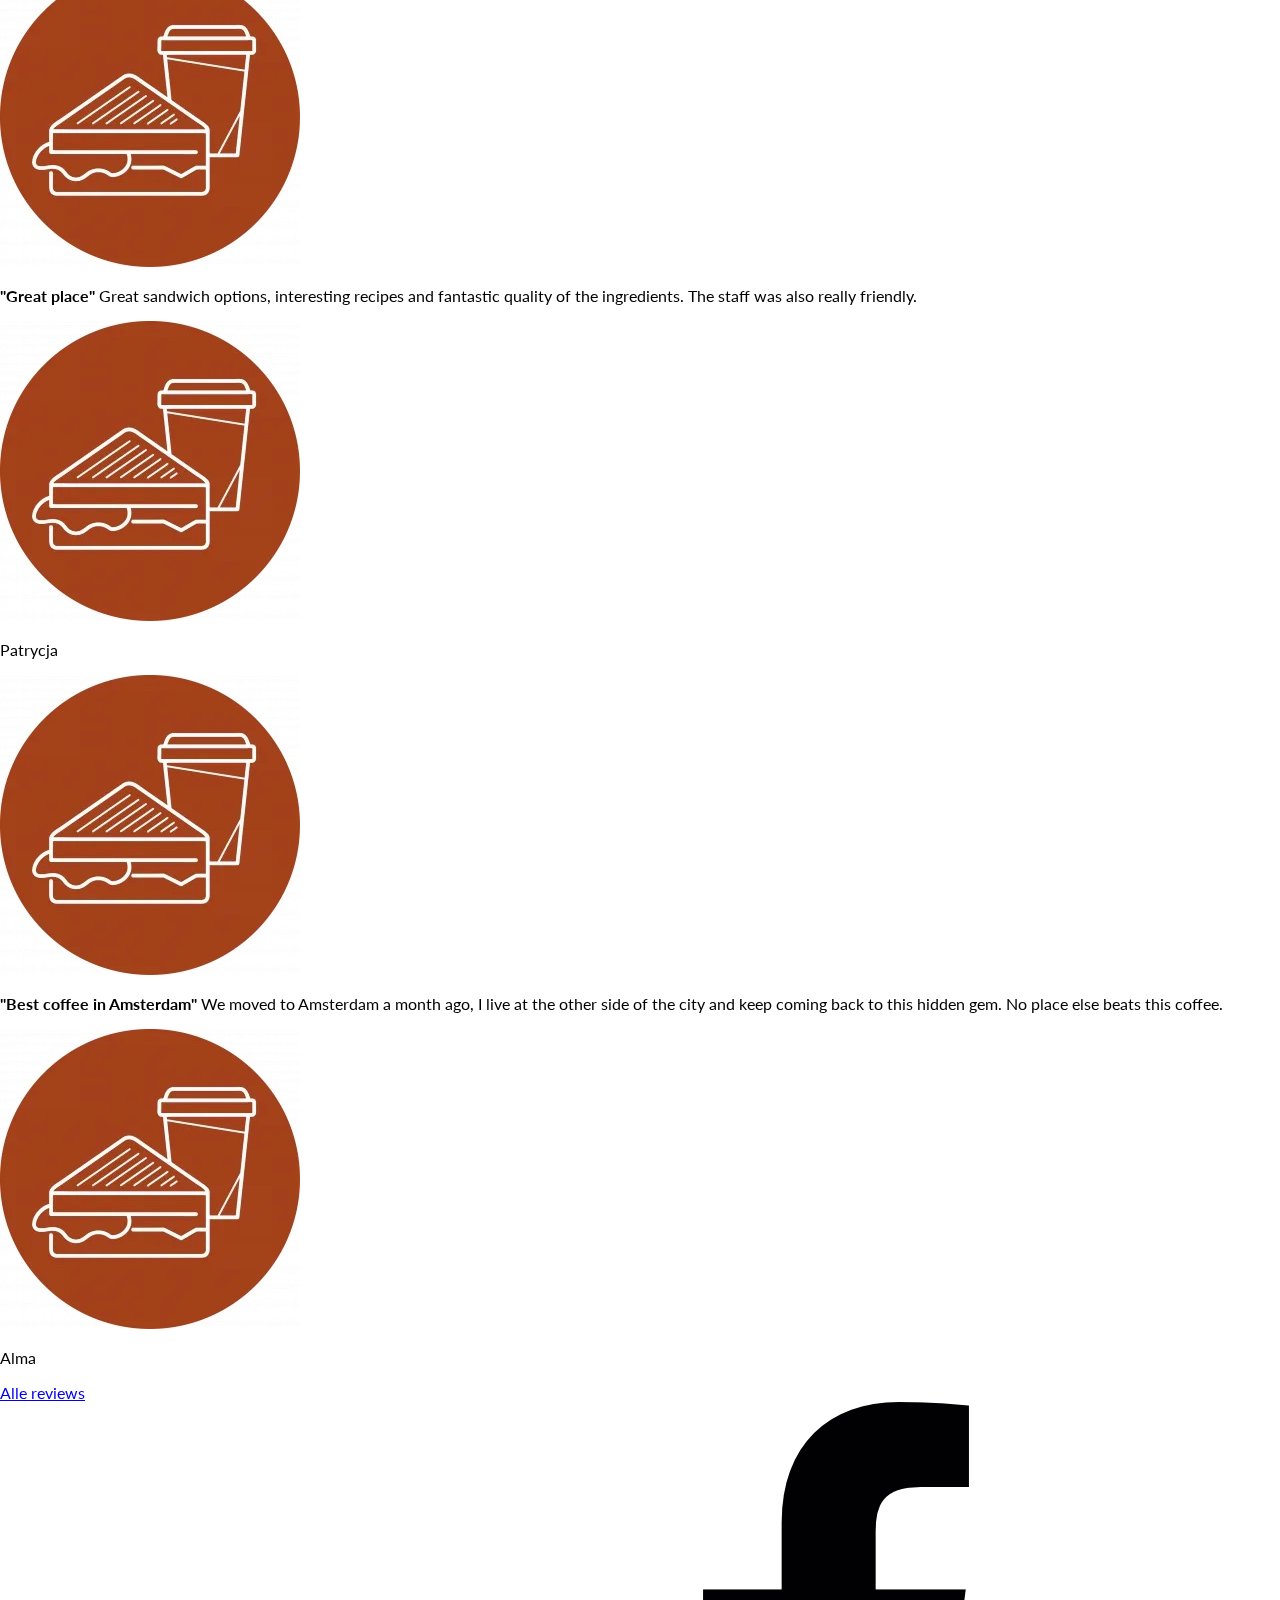
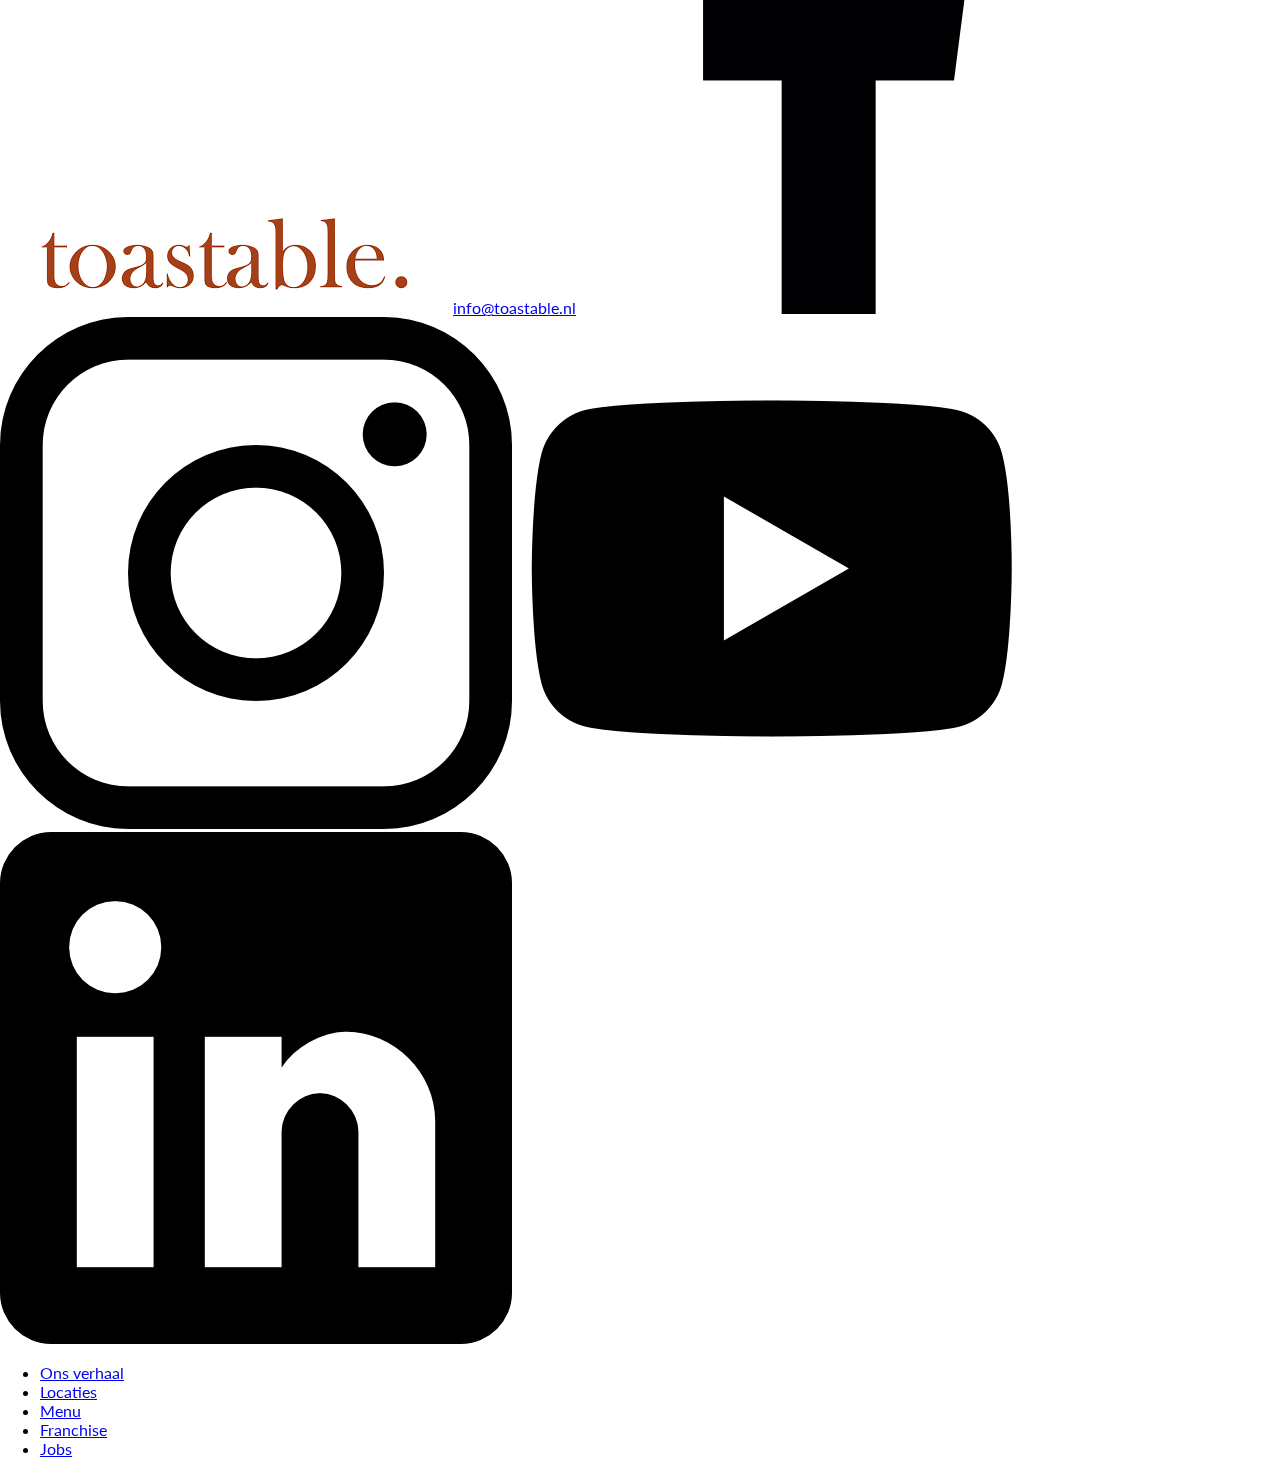
==== commit cdbab30c: "new" ====
--- a/index.html
+++ b/index.html
@@ -6,7 +6,7 @@
   <link rel="icon" type="image/x-icon" href="links/icon.png"> <!-- logo icon in tabblad venster -->
   <meta charset="UTF-8">
   <meta name="viewport" content="width=device-width, initial-scale=1"> <!-- zorgt dat pagina mee schaalt -->
-  <link rel="stylesheet" href="css/style.css" type="text/css"> <!-- link met css -->
+  <link rel="stylesheet" href="styles/style.css" type="text/css"> <!-- link met css -->
 </head>
 
 
@@ -14,15 +14,17 @@
 
 <header>
     <nav>
-            <a href="index.html"><img src="links/logo.png" alt="logo damfood" ></a>
+        <h1><a href="index.html"><img src="links/logo.png" alt="Logo Toastable" ></a></h1>
+
         <ul>
-            <li><a href="#">Ons verhaal</a></li>
-            <li><a href="#">Locaties</a></li>
-            <li><a href="#">Menu</a></li>
-            <li><a href="#">Franchise</a></li>
-            <li><a href="#">Jobs</a></li>
+            <li><a href="menu.html">Ons verhaal</a></li>
+            <li><a href="menu.html">Locaties</a></li>
+            <li><a href="menu.html">Menu</a></li>
+            <li><a href="menu.html">Franchise</a></li>
+            <li><a href="menu.html">Jobs</a></li>
 
-            <li><a href="#">Bestellen</a></li>
+            <li><a href="index.html">Bestellen</a></li>
+
         </ul>
     </nav>
 </header>
@@ -31,9 +33,10 @@
 <main>
 
 <section>
-    <video src="links/video.mp4"></video>    
-    <h1>De allerlekkerste,<br> driedubbele tosti's</h1>
-    <a href="#">Bekijk ons menu</a>
+    <!-- Controls zorgt dat de video niet automatisch afspeelt -->
+    <video controls src="links/video.mp4"></video> 
+        <h2>De allerlekkerste,<br> driedubbele tosti's</h2>
+        <a href="menu.html">Bekijk ons menu</a>
 </section>
 
 <section>
@@ -63,30 +66,37 @@
             <p>Voor ieder wat wils</p>
         </article>
 
-    <a href="#">Vacatures</a>
+    <a href="menu.html">Vacatures</a>
 
 </section>
     
 
 <section>
 
-    <h2>Alleen de beste tosti's</h2>
+    <h2>Onze producten</h2>
 
-    <img src="links/1.jpeg" alt="">
-    <img src="links/2.jpeg" alt="">
-    <img src="links/3.jpeg" alt="">
-    <img src="links/4.jpeg" alt="">
-    <img src="links/5.jpeg" alt="">
-    <img src="links/6.jpeg" alt="">
+    <article class="galerijEen">
+        <img src="links/1.jpeg" alt="Foto van 3 dubbelen tosti de Legend">
+        <img src="links/2.jpeg" alt="Foto van 2 koffie's met latte art">
+        <img src="links/3.jpeg" alt="Foto van 3 soorten limonades in een glas">
+    </article>
+
+    <article class="galerijTwee">
+        <img src="links/4.jpeg" alt="Foto van vegan chocolade banana bundt cake">
+        <img src="links/5.jpeg" alt="Foto van croissant bacon, ei en kaas getoast">
+        <img src="links/6.jpeg" alt="Foto van 3 dubbelen tosti caprese">
+    </article>
 
 </section>
 
-<section>
-    <img src="links/" alt="">
-    <h2>OPEN JE EIGEN</h2>
-    <h2>TOASTABLE</h2>
-    <a href="#">Meer info</a>
-</section>
+<aside>
+    <img src="links/banner.jpeg" alt="">
+
+    <article>
+    <h2>Open je eigen <br> toastable</h2>
+    <a href="menu.html">Meer info</a>
+    </article>
+</aside>
 
 
 <section>
@@ -113,29 +123,33 @@
             <p>Alma</p>
         </article>
 
-    <a href="#">Alle reviews</a>
+    <a href="menu.html">Alle reviews</a>
 
 </section>
 
 </main>
 
 <footer>
+
     <a href="index.html"><img src="links/logo.png" alt="logo damfood" ></a>
 
     <a href="mailto:info@toastable.nl" aria-label="Stuur een e-mail naar info@toastable.nl">info@toastable.nl</a>
     <!-- lijn -->
-    <a href="index.html"><img src="links/facebook.png" alt="link naar Facebook" ></a>
-    <a href="index.html"><img src="links/instagram.png" alt="link naar Instagram" ></a>
-    <a href="index.html"><img src="links/youtube.png" alt="link naar Youtube" ></a>
-    <a href="index.html"><img src="links/linkedin.png" alt="link naar LinkedIn" ></a>
+    <a href="menu.html"><img src="links/facebook.png" alt="link naar Facebook" ></a>
+    <a href="menu.html"><img src="links/instagram.png" alt="link naar Instagram" ></a>
+    <a href="menu.html"><img src="links/youtube.png" alt="link naar Youtube" ></a>
+    <a href="menu.html"><img src="links/linkedin.png" alt="link naar LinkedIn" ></a>
 
+    <nav>
     <ul>
-        <li><a href="#">Ons verhaal</a></li>
-        <li><a href="#">Locaties</a></li>
-        <li><a href="#">Menu</a></li>
-        <li><a href="#">Franchise</a></li>
-        <li><a href="#">Jobs</a></li>
+        <li><a href="menu.html">Ons verhaal</a></li>
+        <li><a href="menu.html">Locaties</a></li>
+        <li><a href="menu.html">Menu</a></li>
+        <li><a href="menu.html">Franchise</a></li>
+        <li><a href="menu.html">Jobs</a></li>
     </ul>
+    </nav>
+
 </footer>
 
 </body>
--- a/styles/style.css
+++ b/styles/style.css
@@ -0,0 +1,371 @@
+  @import url('https://fonts.googleapis.com/css2?family=Lato:ital,wght@0,100;0,300;0,400;0,700;0,900;1,900&display=swap');
+
+
+/**************/
+/* CSS REMEDY */
+/**************/
+*, *::after, *::before {
+  box-sizing:border-box;  
+}
+
+
+
+
+
+
+/*********************/
+/* CUSTOM PROPERTIES */
+/*********************/
+:root {
+	/* startje */
+	--color-text:#ffffff;
+	--color-text-brood:#000000;
+	--color-text-h2:#C85E36;
+
+	--color-background:#ffffff;
+	--color-primary:#E4CBBA;
+	--color-secundary:#C85E36;
+	--color-accent:#D89646;
+}
+
+
+
+
+
+/****************/
+/* JOUW STYLING */
+/****************/
+
+
+body {
+    margin: 0;
+	font-family: 'Lato', sans-serif ;
+}
+
+
+/* HEADER */
+/****************/
+header nav {
+	background-color: var(--color-primary);
+	display: flex;
+}
+
+header nav h1 {
+	display: flex;
+	margin: 1em;
+}
+
+header nav img {
+	width: 60%;
+}
+
+header nav li {
+	display: flex;
+}
+
+header nav li a {
+	display: flex;
+	color: var(--color-text-brood); 
+    text-decoration: none;
+
+    font-weight: 400;
+    font-size: 1em ;
+    letter-spacing: 4px;
+	line-height: 1.6em;
+	cursor: pointer; 
+}
+
+/* section:first-of-type a:hover {
+	background: var(--color-primary);
+	color: var(--color-secundary);
+    transition: background 50ms ease ;
+}
+
+section:first-of-type a:hover:not(.actief) {
+    background-color: rgb(165, 207, 232);
+} */
+
+
+
+
+/* VIDEO BLOK */
+/****************/
+
+
+section:first-of-type video {
+	width: 100%;
+	height: 100%;
+	z-index: -1; 
+}
+
+section:first-of-type {
+	height: 35em; 
+	position: relative;
+    display: flex; 
+    flex-direction: column; 
+    justify-content: center;
+    align-items: center; 
+
+}
+
+
+section:first-of-type h2 {
+	color: var(--color-text);
+	position: absolute; 
+	display: flex; 
+	z-index: 1;
+	align-items: center;
+	justify-content: center; 
+	flex-direction: column; 
+
+
+    font-weight: 600;
+    font-size: 2em ;
+	line-height: 1.2em;
+	padding-bottom: 5em;
+}
+
+section:first-of-type a {
+	position: absolute; 
+	display: flex; 
+    z-index: 1; 
+	align-items: center;
+	justify-content: center; 
+	flex-direction: column; 
+
+
+	/* Stijlen om eruit te zien als een knop */
+	color: var(--color-text);
+	text-transform: uppercase;
+    font-weight: 600;
+    font-size: 1.1em ;
+	text-align: center;
+	letter-spacing: .3em;
+	text-decoration: none;
+	
+   
+	background-color: var(--color-secundary);
+    padding: 25px 40px;
+    text-decoration: none;
+    border-radius: 0.3em ;
+	/* border: 1px solid var(--color-primary); */
+    
+    height: 1em;
+	cursor: pointer; 	
+}
+
+
+section:first-of-type a:hover {
+	background: var(--color-primary);
+	color: var(--color-secundary);
+    transition: background 50ms ease ;
+}
+
+
+
+
+/* ALLEEN DE BESTE TOSTI BLOK */
+/****************/
+
+section:nth-of-type(2) {
+	display: flex;
+	flex-direction: column;
+  	align-items: center;
+}
+
+section:nth-of-type(2) article {
+	margin-bottom: 20px;
+	color: var(--color-text-brood);
+}
+
+section:nth-of-type(2) h2 {
+	color: var(--color-text-h2);
+    font-weight: 600;
+    font-size: 2em ;
+	text-align: center;
+
+	padding-top: 1.2em;
+}
+
+section:nth-of-type(2) h3 {
+    font-weight: 600;
+    font-size: 1.5em ;
+	text-align: center;
+	margin-bottom: -.3em;
+
+}
+
+section:nth-of-type(2) p {
+    font-weight: 400;
+    font-size: 1em ;
+	text-align: center;
+}
+
+section:nth-of-type(2) a {
+
+	/* Stijlen om eruit te zien als een knop */
+	color: var(--color-text);
+	text-transform: uppercase;
+    font-weight: 500;
+    font-size: 1.1em ;
+	text-align: center;
+	letter-spacing: .3em;
+	text-decoration: none;
+   
+	background-color: var(--color-secundary);
+	padding: 13px 30px;
+    text-decoration: none;
+    border-radius: 0.3em ;
+	/* border: 1px solid var(--color-primary); */
+    
+	cursor: pointer; 	
+}
+
+section:nth-of-type(2) a:hover {
+	background: var(--color-text-brood);
+	color: var(--color-primary);
+    transition: background 50ms ease ;
+}
+
+
+
+/* ONZE PRODUCTEN BLOK */
+/****************/
+
+section:nth-of-type(3) {
+	margin-bottom: 7em;
+}
+
+section:nth-of-type(3) .galerijEen {
+	margin: 1em;
+	
+	display: grid;
+	grid-template-columns: 2fr 1fr;
+	gap: 1em;
+}
+
+section:nth-of-type(3) .galerijTwee {
+	margin: 1em;
+	
+	display: grid;
+	grid-template-columns: 1fr 2fr;
+	gap: 1em;
+}
+
+section:nth-of-type(3) h2 {
+	color: var(--color-text-h2);
+    font-weight: 600;
+    font-size: 2em ;
+	text-align: center;
+	padding-top: 3em;
+}
+
+section:nth-of-type(3) img {
+	width: 100%;
+	max-width: 100%;
+	height: auto;
+	transition: transform 0.3s ease; /* Voeg een soepele overgang toe */
+}
+
+section:nth-of-type(3) img:hover {
+	transform: scale(0.9);
+}
+
+
+
+.galerijEen img:nth-of-type(1)  {
+    grid-column: span 1; 
+    grid-row: span 2; 
+}
+
+.galerijEen img:nth-of-type(2), .galerijEen img:nth-of-type(3) {
+    grid-column: span 1; 
+    grid-row: span 1; 
+}
+
+.galerijTwee img:nth-of-type(1), .galerijTwee img:nth-of-type(2)  {
+    grid-column: span 1; 
+    grid-row: span 1; 
+}
+
+.galerijTwee img:nth-of-type(3) {
+    grid-column: span 1; 
+    grid-row: span 2; 
+}
+
+
+
+@media (max-width: 768px) {
+    section:nth-of-type(3) .galerijEen, section:nth-of-type(3) .galerijTwee {
+        grid-template-columns: 1fr; 
+		margin: 1em;
+    }
+}
+
+
+/* BANNER BLOK */
+/****************/
+
+aside img {
+    width: 100%;
+    height: auto;
+    z-index: -1;
+    filter: blur(2px);
+}
+
+aside article {
+    position: relative; 
+    display: flex; 
+    flex-direction: column;
+    justify-content: center; 
+    align-items: left; 
+    margin-left: 2em;
+}
+
+
+aside h2 {
+    color: var(--color-text);
+    font-weight: 600;
+    text-transform: uppercase;
+    font-size: 2em ;
+    line-height: 1.7em;
+    padding-bottom: 6em;
+    text-align: left;
+    border: 5px solid var(--color-background);
+}
+
+aside a {
+    position: absolute; 
+    display: flex; 
+    z-index: 1; 
+    align-items: center; 
+    justify-content: center;
+    flex-direction: column; 
+
+
+    /* Stijlen om eruit te zien als een knop */
+    color: var(--color-text);
+    text-transform: uppercase;
+    font-weight: 600;
+    font-size: 1.1em ;
+    text-align: center;
+    letter-spacing: .3em;
+    text-decoration: none;
+    
+   
+    background-color: var(--color-secundary);
+    padding: 25px 40px;
+    text-decoration: none;
+    border-radius: 0.3em ;
+    /* border: 1px solid var(--color-primary); */
+    
+    height: 1em;
+    cursor: pointer;    
+}
+
+
+aside a:hover {
+    background: var(--color-primary);
+    color: var(--color-secundary);
+    transition: background 50ms ease ;
+}
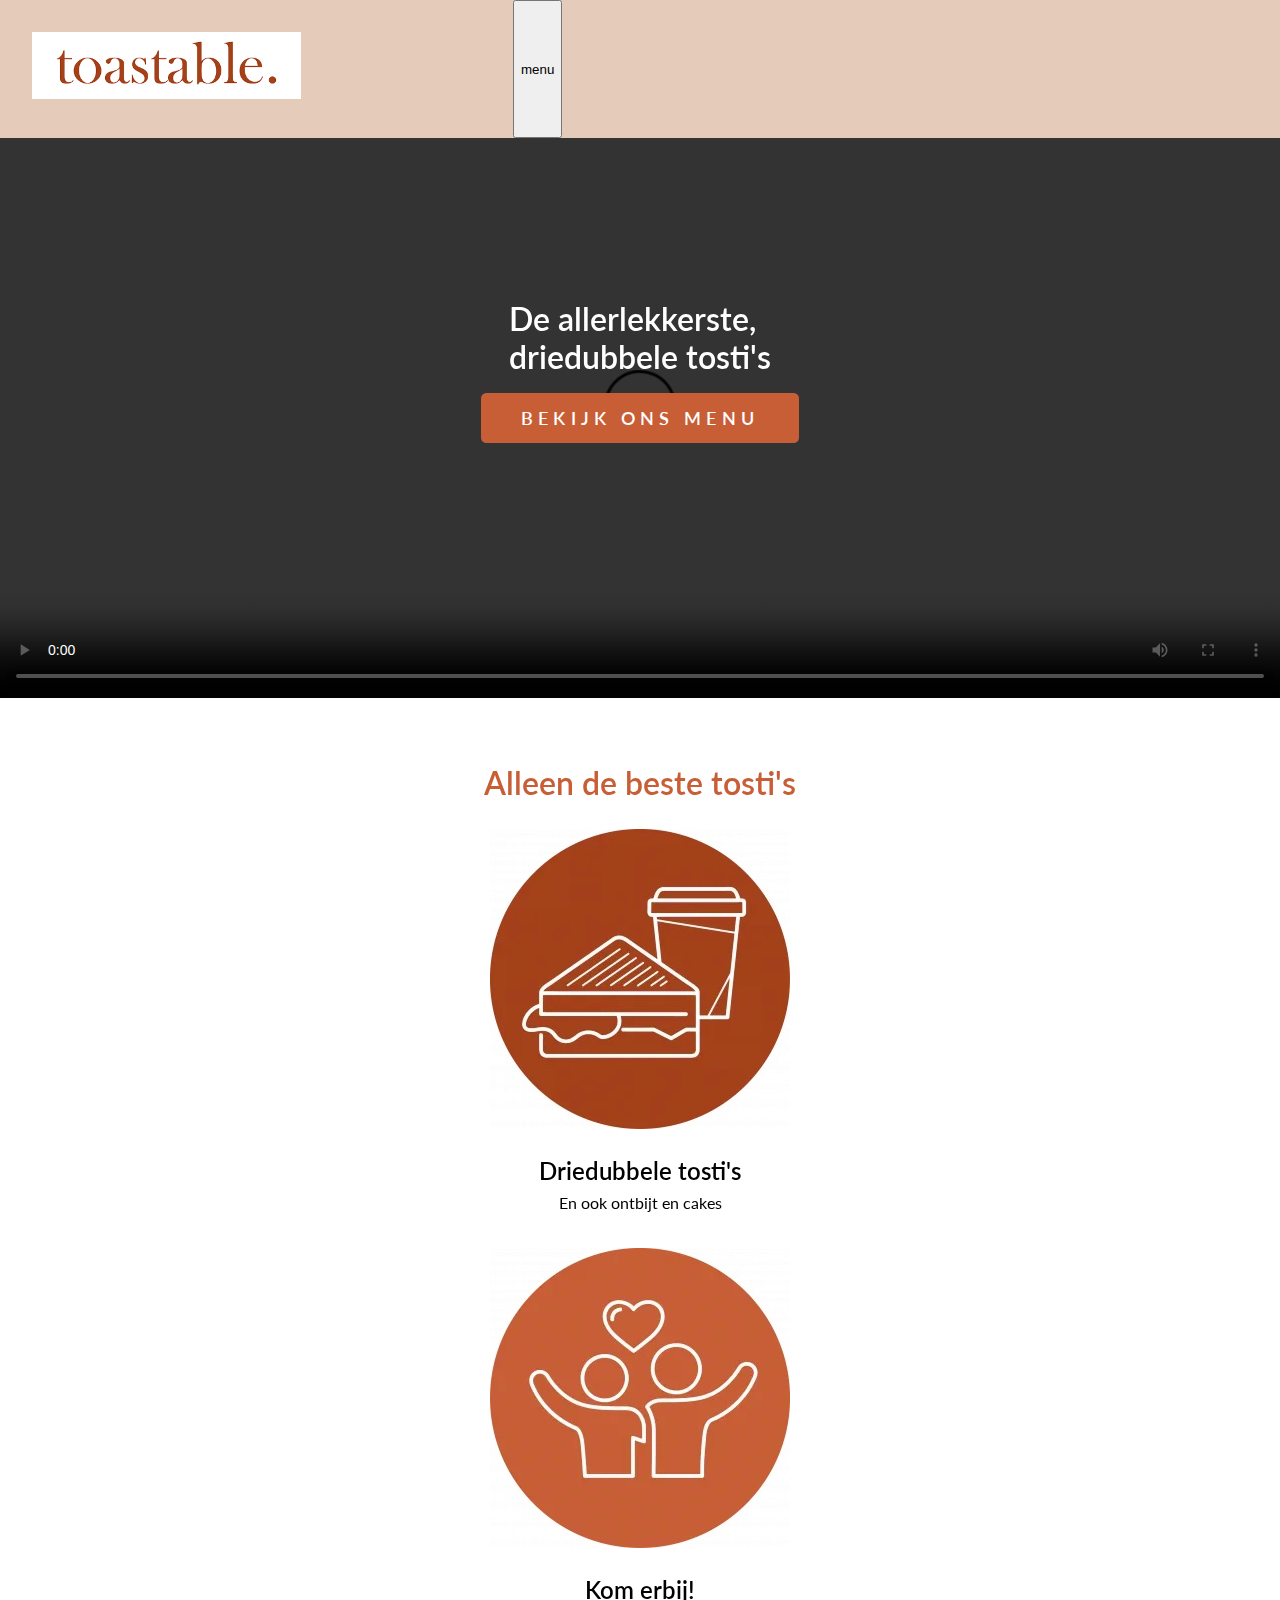
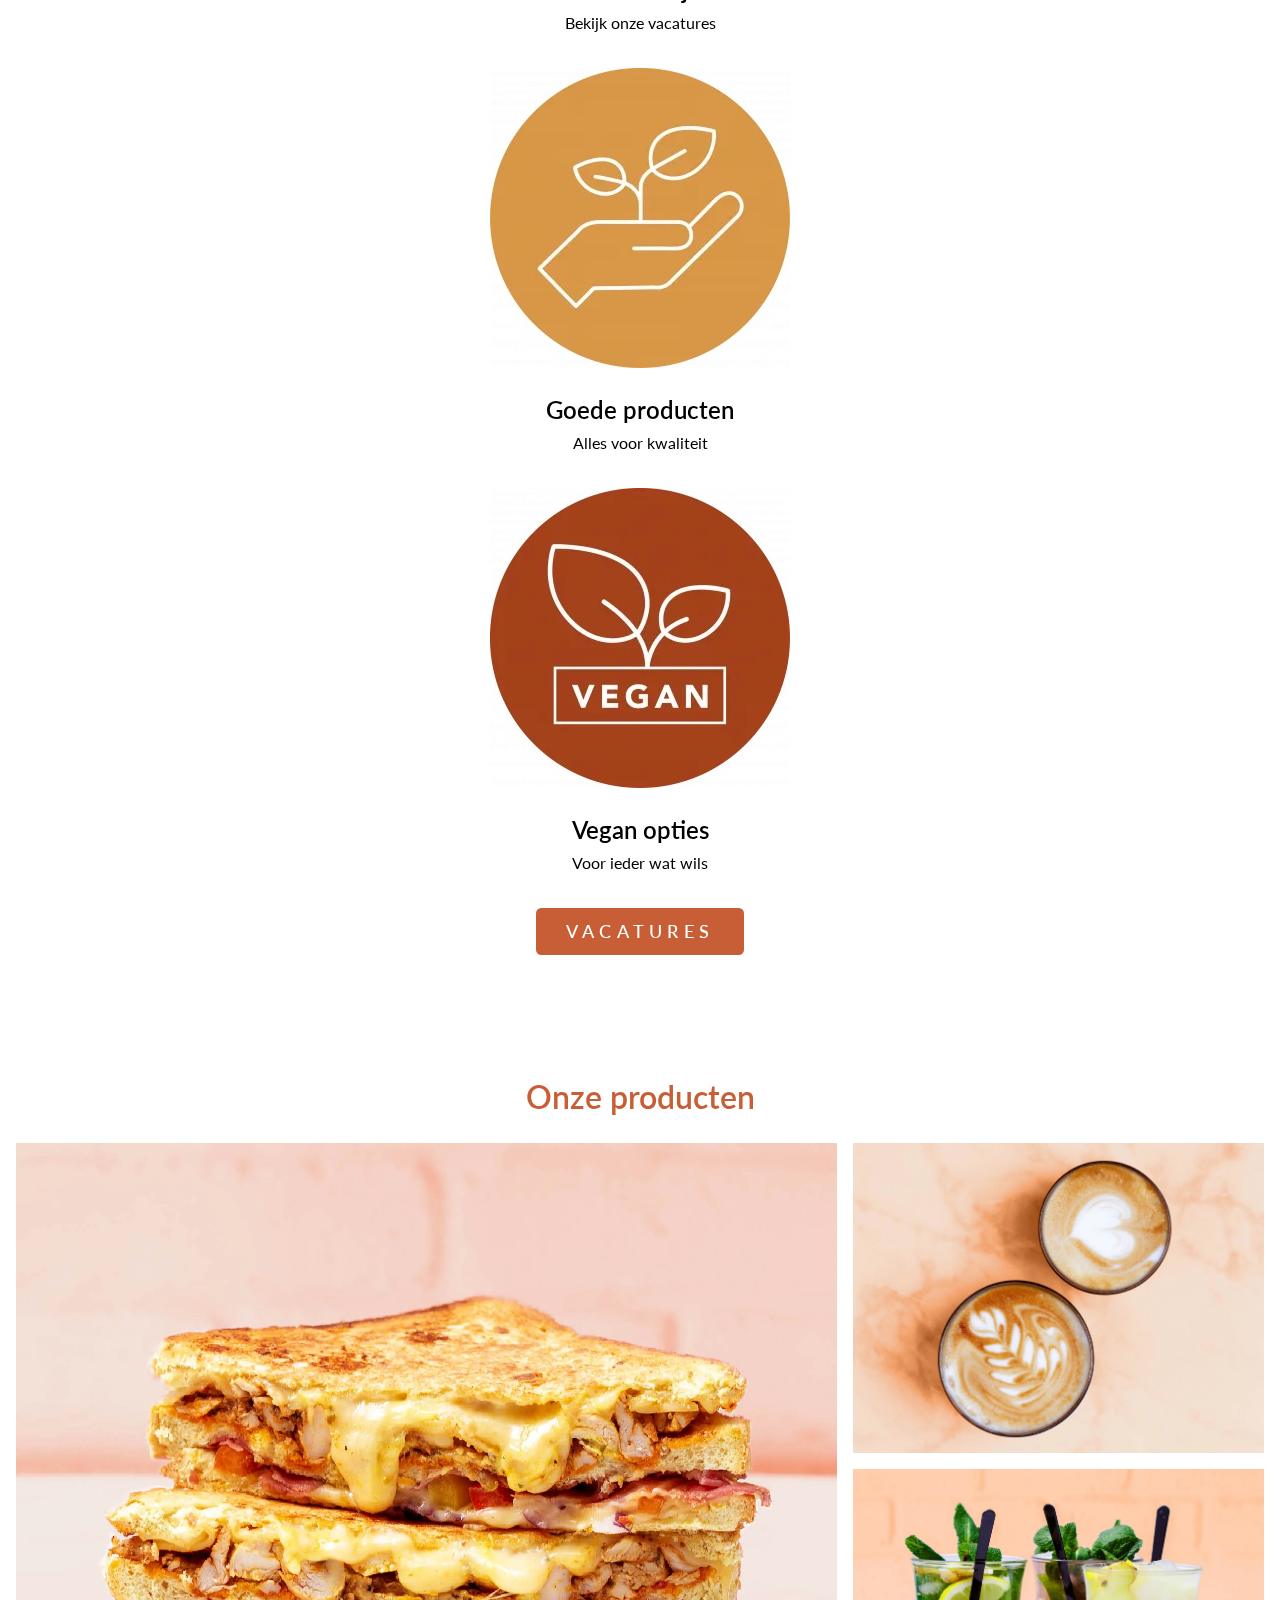
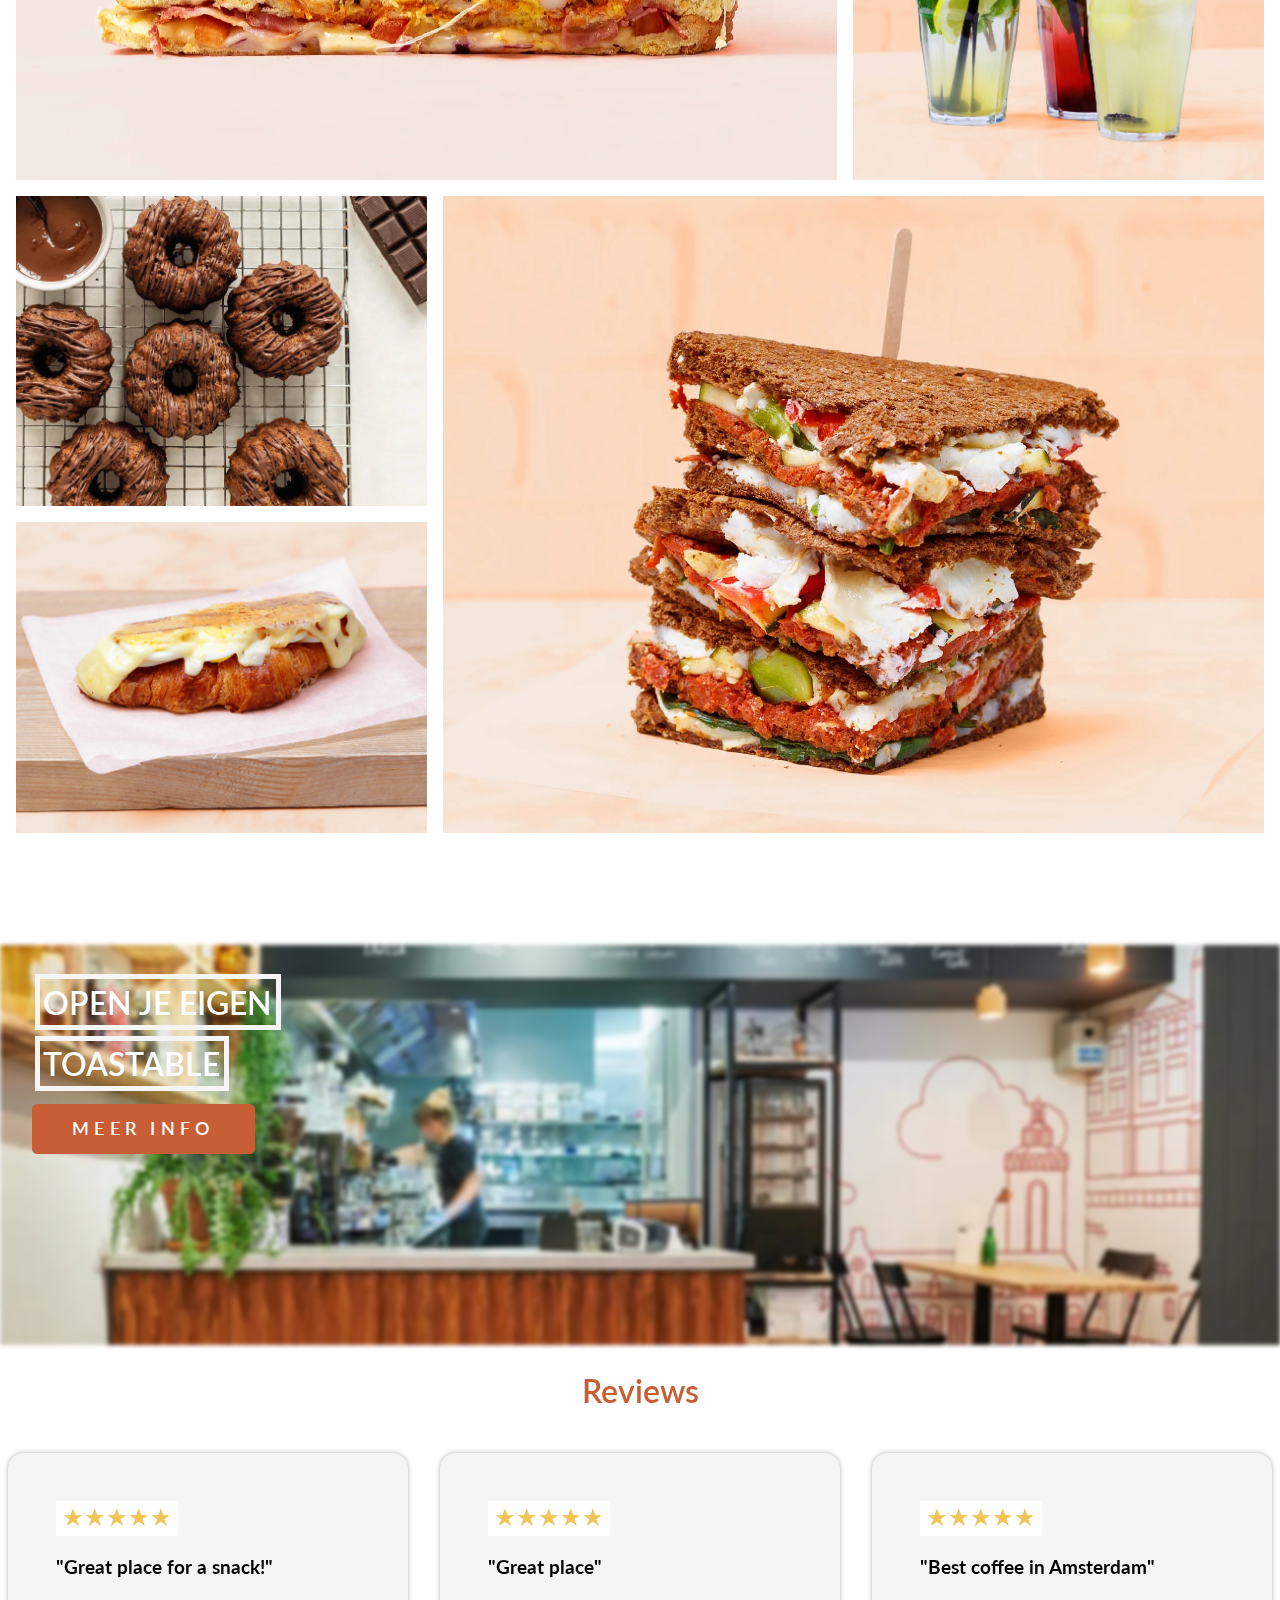
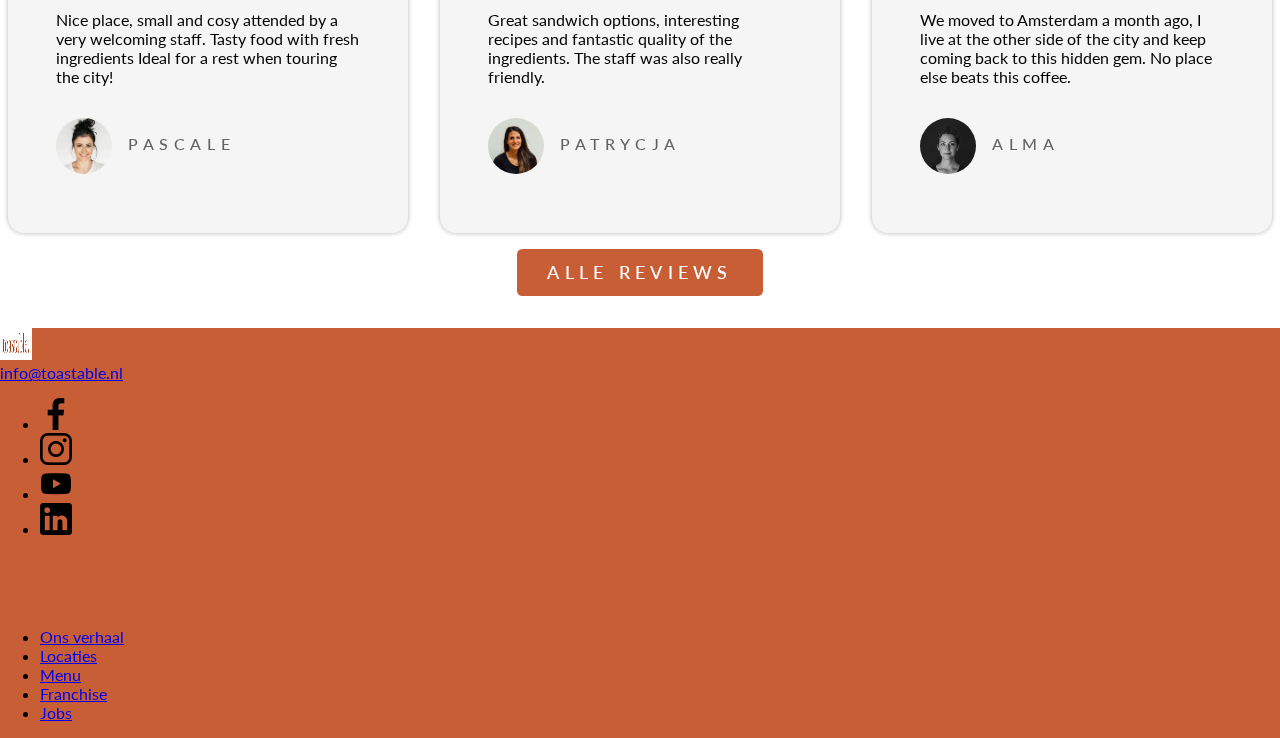
==== commit ef6b9dc0: "fjnfjfn" ====
--- a/index.html
+++ b/index.html
@@ -15,6 +15,7 @@
 <header>
     <nav>
         <h1><a href="index.html"><img src="links/logo.png" alt="Logo Toastable" ></a></h1>
+        <button>menu</button>
 
         <ul>
             <li><a href="menu.html">Ons verhaal</a></li>
@@ -93,37 +94,54 @@
     <img src="links/banner.jpeg" alt="">
 
     <article>
-    <h2>Open je eigen <br> toastable</h2>
+    <h2> <span>Open je eigen</span>  <span>toastable</span></h2>
     <a href="menu.html">Meer info</a>
     </article>
 </aside>
 
 
 <section>
-    <h2>Reviews</h2>
+<h2>Reviews</h2>
 
+    <blockquote>
         <article>
-            <img src="links/icon-tosti.jpeg" alt="Aantal gekregen sterren van de reviews">
-            <p> <strong>"Great place for a snack!"</strong> Nice place, small and cosy attended by a very welcoming staff. Tasty food with fresh ingredients Ideal for a rest when touring the city!</p>
-            <img src="links/icon-tosti.jpeg" alt="foto van de reviewer">
+            <img src="links/star.png" alt="Aantal gekregen sterren van de reviews">
+            <p><strong>"Great place for a snack!"</strong></p>
+            <p>Nice place, small and cosy attended by a very welcoming staff. Tasty food with fresh ingredients Ideal for a rest when touring the city!</p>
+            
+            <div>
+            <img src="links/pascale.jpg" alt="foto van de reviewer">
             <p>Pascale</p>
+            </div>
+
         </article>
 
         <article>
-            <img src="links/icon-tosti.jpeg" alt="Aantal gekregen sterren van de reviews">
-            <p> <strong>"Great place"</strong> Great sandwich options, interesting recipes and fantastic quality of the ingredients. The staff was also really friendly.</p>
-            <img src="links/icon-tosti.jpeg" alt="foto van de reviewer">
+            <img src="links/star.png" alt="Aantal gekregen sterren van de reviews">
+            <p><strong>"Great place"</strong></p>
+            <p>Great sandwich options, interesting recipes and fantastic quality of the ingredients. The staff was also really friendly.</p>
+            
+            <div>
+            <img src="links/patrycja.jpg" alt="foto van de reviewer">
             <p>Patrycja</p>
+            </div>
         </article>
 
         <article>
-            <img src="links/icon-tosti.jpeg" alt="Aantal gekregen sterren van de reviews">
-            <p> <strong>"Best coffee in Amsterdam"</strong> We moved to Amsterdam a month ago, I live at the other side of the city and keep coming back to this hidden gem. No place else beats this coffee.</p>
-            <img src="links/icon-tosti.jpeg" alt="foto van de reviewer">
-            <p>Alma</p>
+            <img src="links/star.png" alt="Aantal gekregen sterren van de reviews">
+            
+            <p><strong>"Best coffee in Amsterdam"</strong></p>
+            <p>We moved to Amsterdam a month ago, I live at the other side of the city and keep coming back to this hidden gem. No place else beats this coffee.</p>
+            
+            <div>
+            <img src="links/alma.jpg" alt="foto van de reviewer">
+            <p>Alma</p> 
+            </div>
+
         </article>
+    </blockquote>
 
-    <a href="menu.html">Alle reviews</a>
+<a href="menu.html">Alle reviews</a>
 
 </section>
 
@@ -131,16 +149,26 @@
 
 <footer>
 
-    <a href="index.html"><img src="links/logo.png" alt="logo damfood" ></a>
+<section>
+    <a href="index.html"><img src="links/logo.png" alt="Logo Toastable" ></a>
 
-    <a href="mailto:info@toastable.nl" aria-label="Stuur een e-mail naar info@toastable.nl">info@toastable.nl</a>
-    <!-- lijn -->
-    <a href="menu.html"><img src="links/facebook.png" alt="link naar Facebook" ></a>
-    <a href="menu.html"><img src="links/instagram.png" alt="link naar Instagram" ></a>
-    <a href="menu.html"><img src="links/youtube.png" alt="link naar Youtube" ></a>
-    <a href="menu.html"><img src="links/linkedin.png" alt="link naar LinkedIn" ></a>
+   <span> <a href="mailto:info@toastable.nl" aria-label="Stuur een e-mail naar info@toastable.nl">info@toastable.nl</a> </span>
+    
+    <ul>
+        <li><a href="menu.html"><img src="links/facebook.png" alt="link naar Facebook" ></a></li>
+        <li><a href="menu.html"><img src="links/instagram.png" alt="link naar Instagram" ></a></li>
+        <li><a href="menu.html"><img src="links/youtube.png" alt="link naar Youtube" ></a></li>
+        <li><a href="menu.html"><img src="links/linkedin.png" alt="link naar LinkedIn" ></a></li>
+    </ul>
+</section>
 
-    <nav>
+
+
+<br>
+<br>
+<br>
+
+<nav>
     <ul>
         <li><a href="menu.html">Ons verhaal</a></li>
         <li><a href="menu.html">Locaties</a></li>
@@ -148,9 +176,10 @@
         <li><a href="menu.html">Franchise</a></li>
         <li><a href="menu.html">Jobs</a></li>
     </ul>
-    </nav>
+</nav>
 
 </footer>
+<script src="scripts/script.js"> </script>
 
 </body>
 
--- a/styles/style.css
+++ b/styles/style.css
@@ -22,7 +22,7 @@
 	--color-text-brood:#000000;
 	--color-text-h2:#C85E36;
 
-	--color-background:#ffffff;
+	--color-background:#f5f5f5;
 	--color-primary:#E4CBBA;
 	--color-secundary:#C85E36;
 	--color-accent:#D89646;
@@ -48,6 +48,18 @@
 header nav {
 	background-color: var(--color-primary);
 	display: flex;
+	position: relative;
+}
+
+header ul {
+	background-color: var(--color-primary);
+	display: none;
+	position: absolute;
+	top: 100%;
+}
+
+header ul.open {
+	display: block;
 }
 
 header nav h1 {
@@ -92,24 +104,24 @@
 /****************/
 
 
-section:first-of-type video {
+main section:first-of-type video {
 	width: 100%;
 	height: 100%;
 	z-index: -1; 
-}
-
-section:first-of-type {
+	object-fit: cover;
+}
+
+main section:first-of-type {
 	height: 35em; 
 	position: relative;
     display: flex; 
     flex-direction: column; 
     justify-content: center;
     align-items: center; 
-
-}
-
-
-section:first-of-type h2 {
+}
+
+
+main section:first-of-type h2 {
 	color: var(--color-text);
 	position: absolute; 
 	display: flex; 
@@ -125,7 +137,7 @@
 	padding-bottom: 5em;
 }
 
-section:first-of-type a {
+main section:first-of-type a {
 	position: absolute; 
 	display: flex; 
     z-index: 1; 
@@ -155,7 +167,7 @@
 }
 
 
-section:first-of-type a:hover {
+main section:first-of-type a:hover {
 	background: var(--color-primary);
 	color: var(--color-secundary);
     transition: background 50ms ease ;
@@ -263,8 +275,9 @@
 section:nth-of-type(3) img {
 	width: 100%;
 	max-width: 100%;
-	height: auto;
+	height: 100%;
 	transition: transform 0.3s ease; /* Voeg een soepele overgang toe */
+	object-fit: cover;
 }
 
 section:nth-of-type(3) img:hover {
@@ -283,9 +296,14 @@
     grid-row: span 1; 
 }
 
-.galerijTwee img:nth-of-type(1), .galerijTwee img:nth-of-type(2)  {
+.galerijTwee img:nth-of-type(1) {
     grid-column: span 1; 
     grid-row: span 1; 
+}
+
+.galerijTwee img:nth-of-type(2)  {
+    grid-column: 1; 
+    grid-row:  2; 
 }
 
 .galerijTwee img:nth-of-type(3) {
@@ -306,14 +324,23 @@
 /* BANNER BLOK */
 /****************/
 
-aside img {
-    width: 100%;
-    height: auto;
+aside:nth-of-type(1) {
+	display: flex;
+	flex-direction: column;	
+	height: 25em; 
+	position: relative;
+}
+
+aside:nth-of-type(1) img {
+  	width: 100%;
+	height: 100%;
     z-index: -1;
     filter: blur(2px);
-}
-
-aside article {
+	position: absolute;
+	object-fit: cover;
+}
+
+aside:nth-of-type(1) article {
     position: relative; 
     display: flex; 
     flex-direction: column;
@@ -323,25 +350,29 @@
 }
 
 
-aside h2 {
+aside:nth-of-type(1) h2 {
     color: var(--color-text);
     font-weight: 600;
     text-transform: uppercase;
     font-size: 2em ;
-    line-height: 1.7em;
     padding-bottom: 6em;
-    text-align: left;
+	
+	display: flex;
+	flex-direction: column;	
+	align-items: start;
+}
+
+aside:nth-of-type(1) span {
     border: 5px solid var(--color-background);
-}
-
-aside a {
+	padding: .1em;
+	margin: .1em;
+}
+
+aside:nth-of-type(1) a {
     position: absolute; 
     display: flex; 
     z-index: 1; 
     align-items: center; 
-    justify-content: center;
-    flex-direction: column; 
-
 
     /* Stijlen om eruit te zien als een knop */
     color: var(--color-text);
@@ -364,8 +395,141 @@
 }
 
 
-aside a:hover {
+aside:nth-of-type(1) a:hover {
     background: var(--color-primary);
     color: var(--color-secundary);
     transition: background 50ms ease ;
 }
+
+
+/* REVIEW BLOK */
+/****************/
+
+section:nth-of-type(4) {
+	padding-bottom: 2em;
+	align-items: center;
+	display: flex;
+	flex-direction: column;
+}
+
+section:nth-of-type(4) h2 {
+	color: var(--color-text-h2);
+    font-weight: 600;
+    font-size: 2em ;
+}
+
+blockquote {
+	display: grid;
+    grid-template-columns: 1fr;
+    grid-gap: 2em;
+}
+
+blockquote article {
+	background-color: var(--color-background);
+    padding: 3em;
+    border-radius: 1em;
+    text-align: left;
+	width: 25em;
+	box-shadow: 0px 0px 5px rgba(0, 0, 0, 0.3);
+
+}
+
+section:nth-of-type(4) article p {
+	margin-bottom: 2em;
+}
+
+section:nth-of-type(4) article strong {
+	font-weight: 700;
+    font-size: 1.2em ;
+}
+
+section:nth-of-type(4) div {
+	display: flex;
+	flex-direction: row;
+	justify-content: left;
+} 
+
+section:nth-of-type(4) img {
+	width: 40%;
+}
+
+section:nth-of-type(4) div img {
+	border-radius: 50%;
+	width: 3.5em;
+	height: 3.5em; 
+	object-fit: cover;
+}
+
+section:nth-of-type(4) div p {
+	color: var(--color-text-brood);
+    text-transform: uppercase;
+    font-weight: 500;
+    font-size: 1em ;
+    letter-spacing: .35em;
+	margin-left: 1em;
+	opacity: 60%;
+}
+
+section:nth-of-type(4) a {
+
+	/* Stijlen om eruit te zien als een knop */
+	color: var(--color-text);
+	text-transform: uppercase;
+    font-weight: 500;
+    font-size: 1.1em ;
+	letter-spacing: .3em;
+	text-decoration: none;
+   
+	background-color: var(--color-secundary);
+	padding: 13px 30px;
+    text-decoration: none;
+    border-radius: 0.3em ;
+	/* border: 1px solid var(--color-primary); */
+    
+	cursor: pointer; 	
+}
+
+section:nth-of-type(4) a:hover {
+	background: var(--color-text-brood);
+	color: var(--color-primary);
+    transition: background 50ms ease ;
+}
+
+@media screen and (max-width: 768px) {
+    blockquote {
+        grid-template-columns: 1fr;
+    }
+}
+
+@media screen and (min-width: 769px) and (max-width: 1023px) {
+    blockquote {
+        grid-template-columns: repeat(2, 1fr);
+    }
+}
+
+@media screen and (min-width: 1024px) {
+    blockquote {
+        grid-template-columns: repeat(3, 1fr);
+    }
+}
+
+
+/* FOOTER BLOK */
+/****************/
+
+footer {
+	background-color: var(--color-text-h2);
+	display: flex;
+	flex-direction: column;
+}
+
+footer section {
+	display: flex;
+	flex-direction: column;
+}
+
+footer section a img {
+	width: 2em;
+	height: 2em;
+}
+
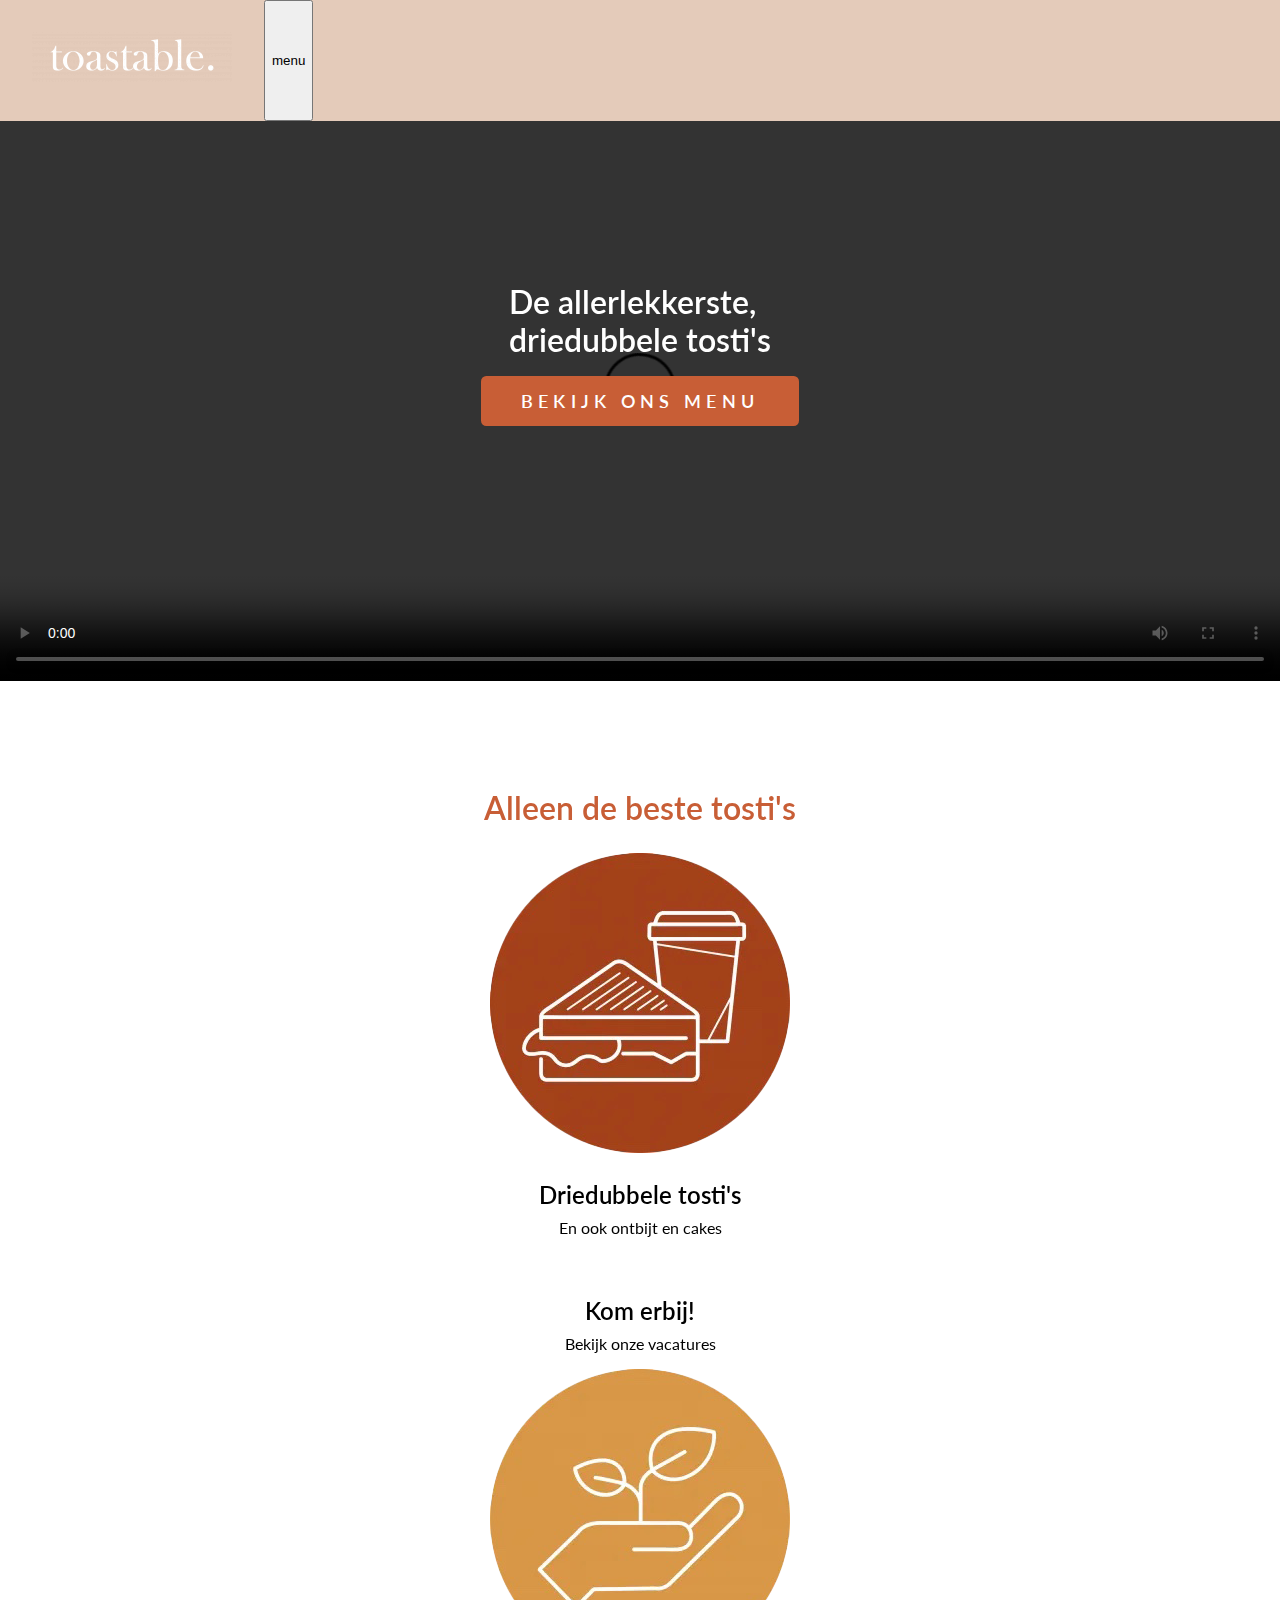
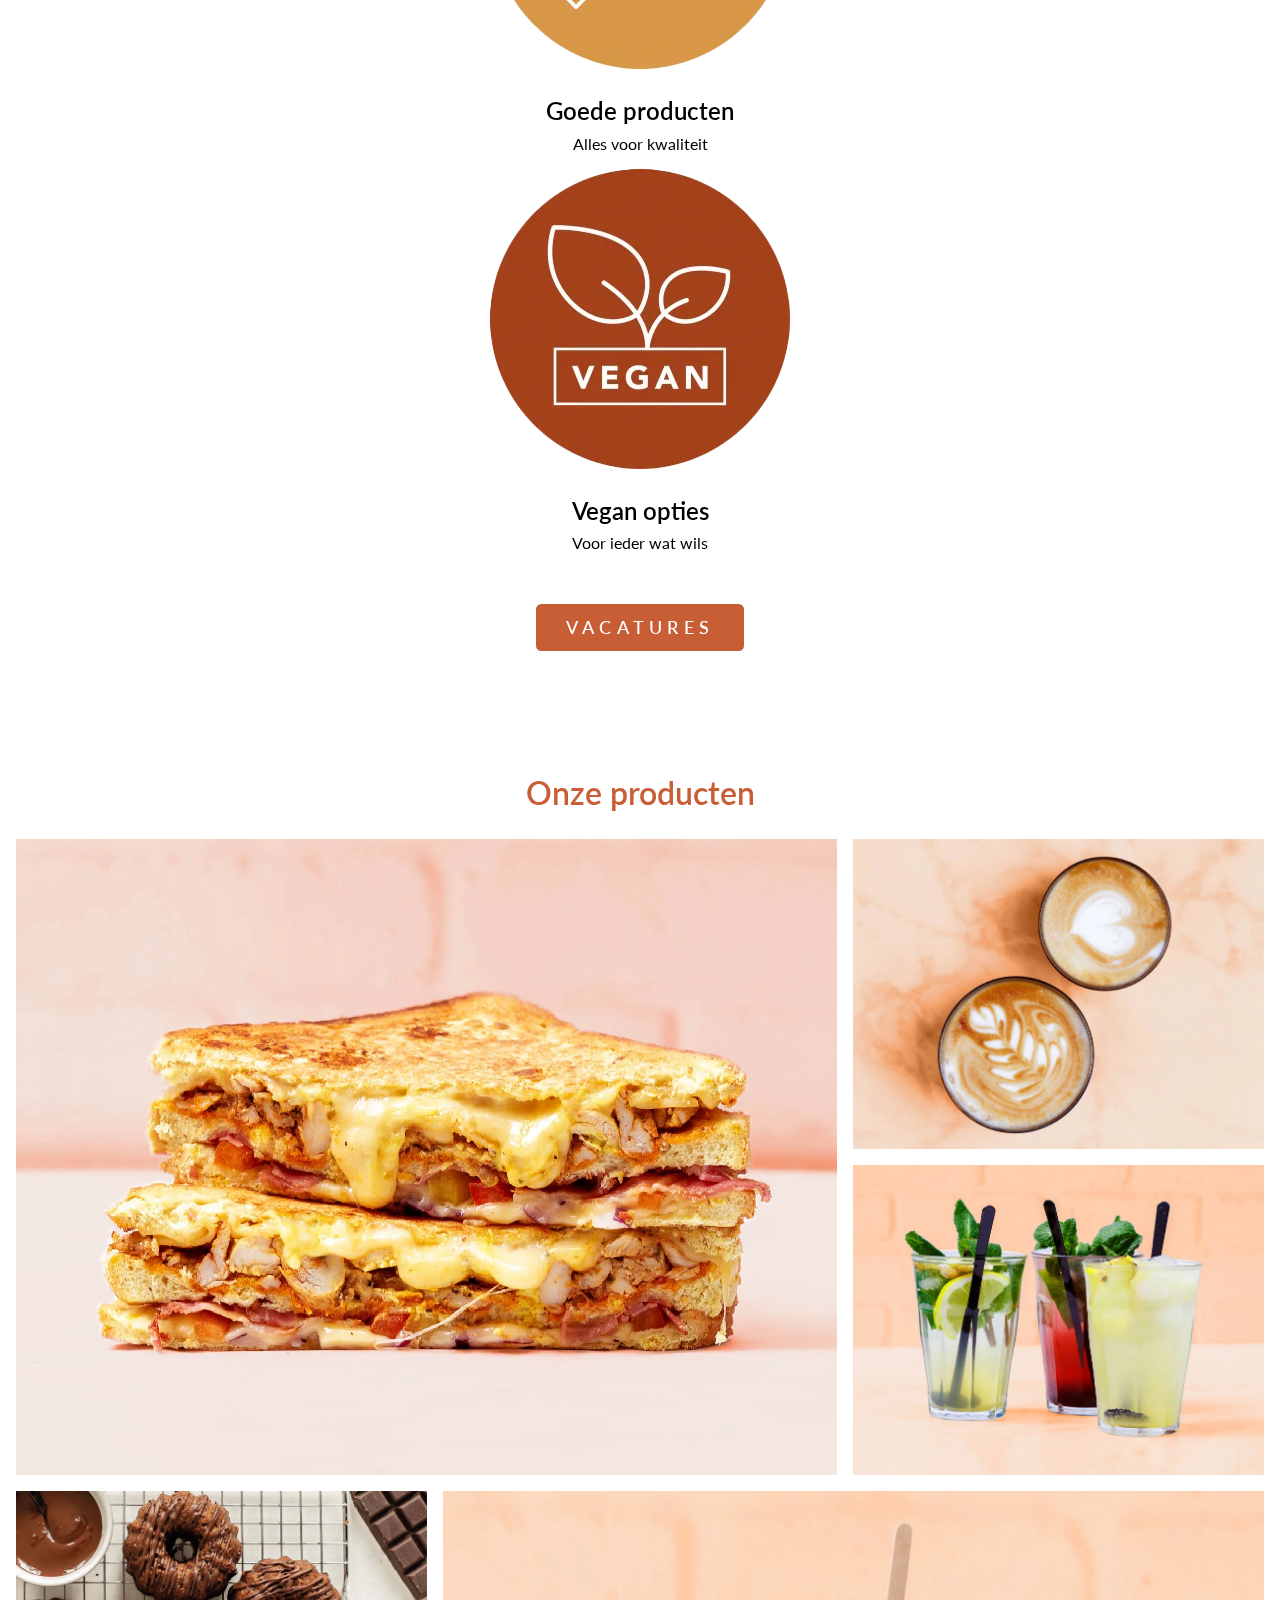
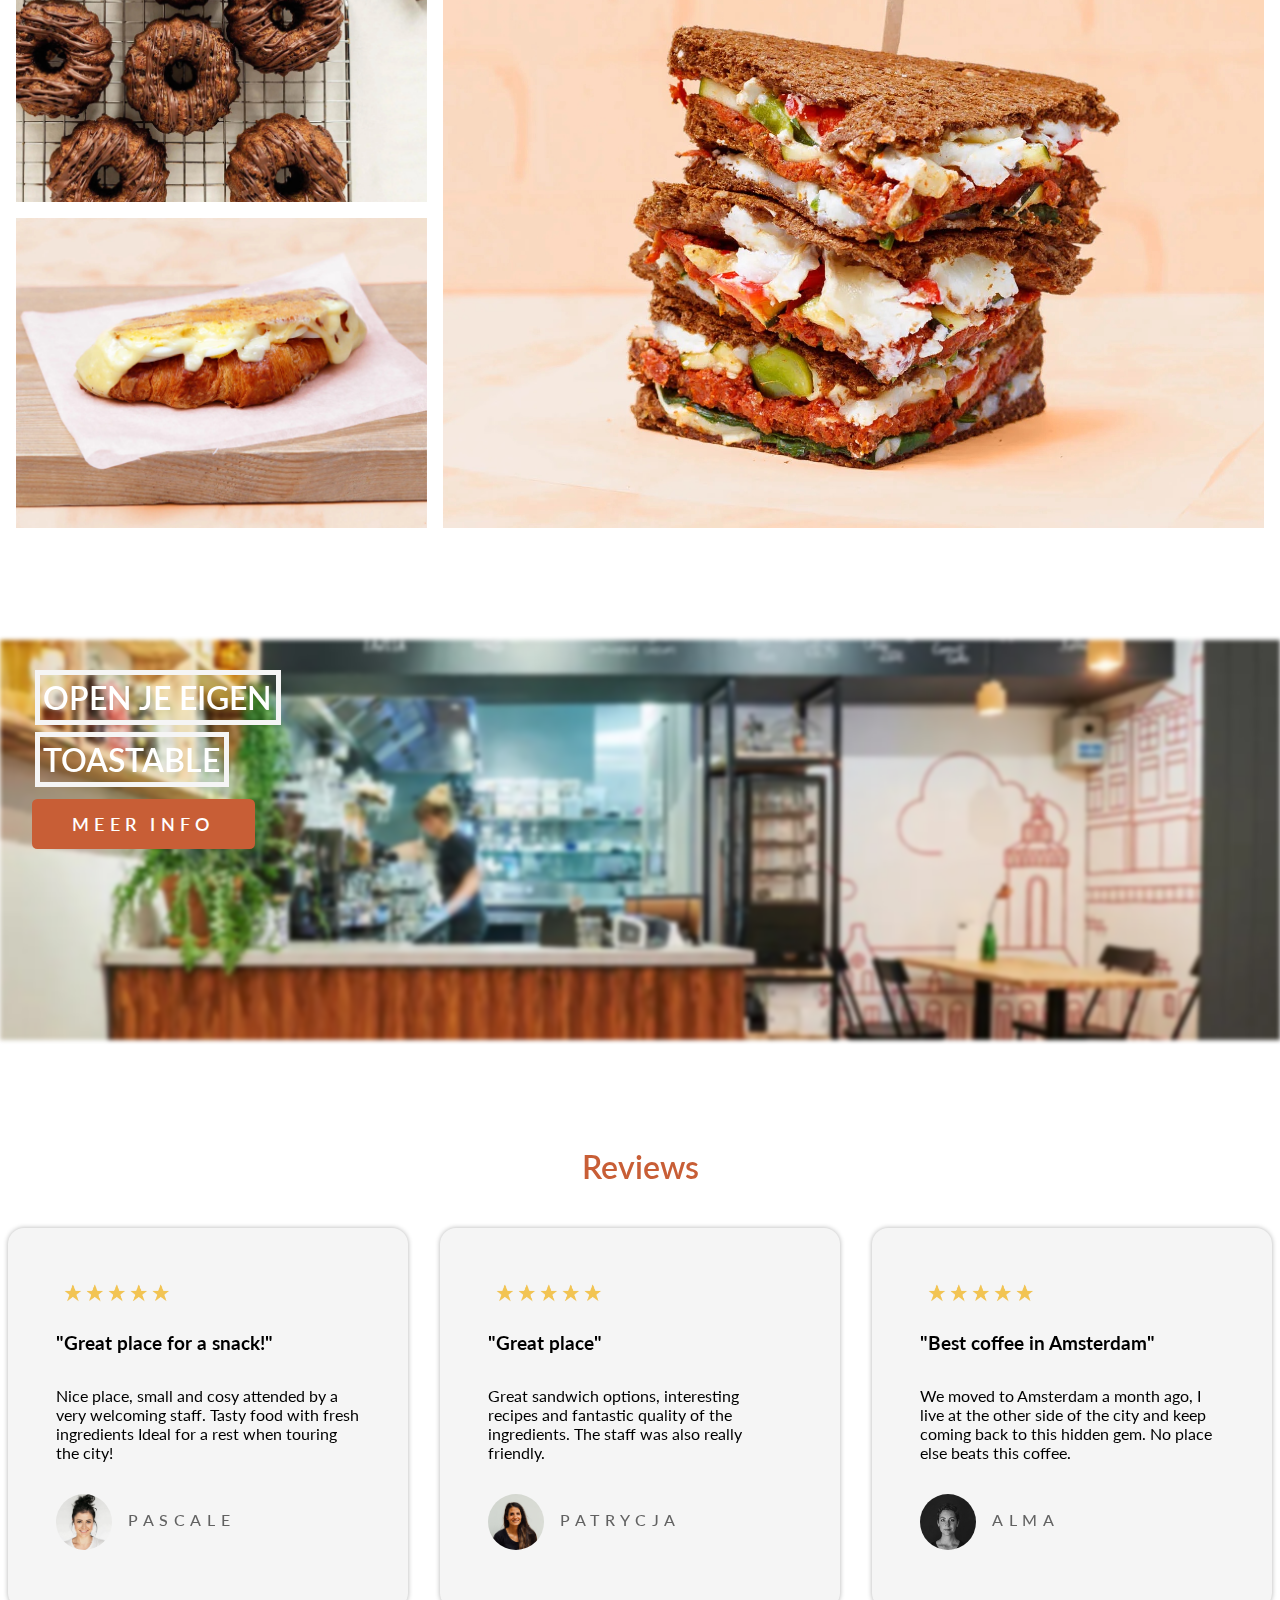
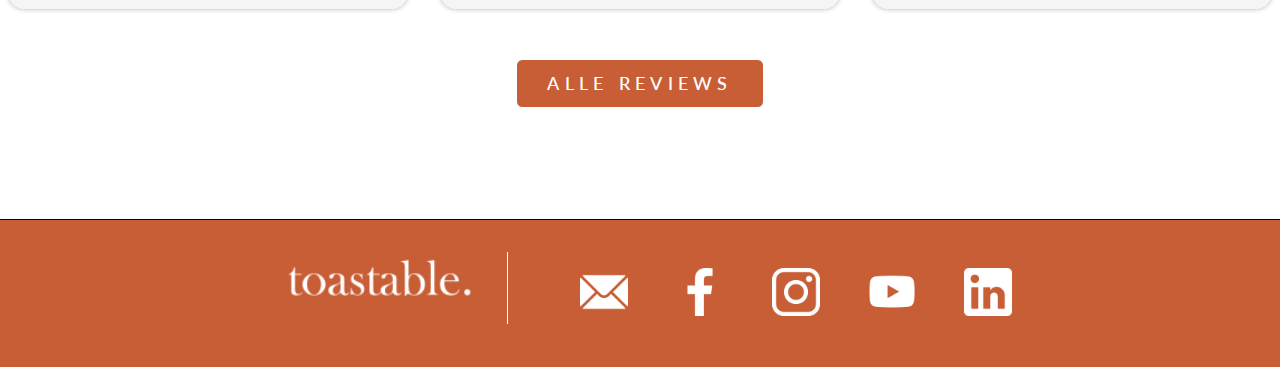
==== commit 0eb408d8: "new" ====
--- a/index.html
+++ b/index.html
@@ -14,7 +14,7 @@
 
 <header>
     <nav>
-        <h1><a href="index.html"><img src="links/logo.png" alt="Logo Toastable" ></a></h1>
+        <h1><a href="index.html"><img src="links/logo2.png" alt="Logo Toastable" ></a></h1>
         <button>menu</button>
 
         <ul>
@@ -44,25 +44,25 @@
     <h2>Alleen de beste tosti's</h2>
 
         <article>
-            <img src="links/icon-tosti.jpeg" alt="">
+            <img src="links/icon-tosti.png" alt="">
             <h3>Driedubbele tosti's</h3>
             <p>En ook ontbijt en cakes</p>
         </article>
 
         <article>
-            <img src="links/icon-vacatures.jpeg" alt="">
+            <img src="links/icon-vacatures.png" alt="">
             <h3>Kom erbij!</h3>
             <p>Bekijk onze vacatures</p>
         </article>
 
         <article>
-            <img src="links/icon-producten.jpeg" alt="">
+            <img src="links/icon-producten.png" alt="">
             <h3>Goede producten</h3>
             <p>Alles voor kwaliteit</p>
         </article>
 
         <article>
-            <img src="links/icon-vegan.jpeg" alt="">
+            <img src="links/icon-vegan.png" alt="">
             <h3>Vegan opties</h3>
             <p>Voor ieder wat wils</p>
         </article>
@@ -150,25 +150,21 @@
 <footer>
 
 <section>
-    <a href="index.html"><img src="links/logo.png" alt="Logo Toastable" ></a>
 
-   <span> <a href="mailto:info@toastable.nl" aria-label="Stuur een e-mail naar info@toastable.nl">info@toastable.nl</a> </span>
+    <a href="index.html"><img src="links/logo2.png" alt="Logo Toastable" class="footerlogo"></a>
     
     <ul>
+        <li><a href="mailto:info@toastable.nl"><img src="links/mail.png" alt="link naar een mail sturen naar info@toastable.nl" ></a></li>
         <li><a href="menu.html"><img src="links/facebook.png" alt="link naar Facebook" ></a></li>
         <li><a href="menu.html"><img src="links/instagram.png" alt="link naar Instagram" ></a></li>
         <li><a href="menu.html"><img src="links/youtube.png" alt="link naar Youtube" ></a></li>
         <li><a href="menu.html"><img src="links/linkedin.png" alt="link naar LinkedIn" ></a></li>
     </ul>
+
 </section>
 
 
-
-<br>
-<br>
-<br>
-
-<nav>
+<!-- <nav>
     <ul>
         <li><a href="menu.html">Ons verhaal</a></li>
         <li><a href="menu.html">Locaties</a></li>
@@ -176,7 +172,7 @@
         <li><a href="menu.html">Franchise</a></li>
         <li><a href="menu.html">Jobs</a></li>
     </ul>
-</nav>
+</nav> -->
 
 </footer>
 <script src="scripts/script.js"> </script>
--- a/styles/style.css
+++ b/styles/style.css
@@ -68,7 +68,7 @@
 }
 
 header nav img {
-	width: 60%;
+	width: 100%;
 }
 
 header nav li {
@@ -118,8 +118,8 @@
     flex-direction: column; 
     justify-content: center;
     align-items: center; 
-}
-
+	margin-bottom: 5em;
+}
 
 main section:first-of-type h2 {
 	color: var(--color-text);
@@ -130,7 +130,6 @@
 	justify-content: center; 
 	flex-direction: column; 
 
-
     font-weight: 600;
     font-size: 2em ;
 	line-height: 1.2em;
@@ -143,8 +142,6 @@
     z-index: 1; 
 	align-items: center;
 	justify-content: center; 
-	flex-direction: column; 
-
 
 	/* Stijlen om eruit te zien als een knop */
 	color: var(--color-text);
@@ -154,18 +151,15 @@
 	text-align: center;
 	letter-spacing: .3em;
 	text-decoration: none;
-	
    
 	background-color: var(--color-secundary);
     padding: 25px 40px;
     text-decoration: none;
     border-radius: 0.3em ;
-	/* border: 1px solid var(--color-primary); */
     
     height: 1em;
-	cursor: pointer; 	
-}
-
+	cursor: pointer;
+}
 
 main section:first-of-type a:hover {
 	background: var(--color-primary);
@@ -186,7 +180,6 @@
 }
 
 section:nth-of-type(2) article {
-	margin-bottom: 20px;
 	color: var(--color-text-brood);
 }
 
@@ -194,9 +187,6 @@
 	color: var(--color-text-h2);
     font-weight: 600;
     font-size: 2em ;
-	text-align: center;
-
-	padding-top: 1.2em;
 }
 
 section:nth-of-type(2) h3 {
@@ -228,9 +218,8 @@
 	padding: 13px 30px;
     text-decoration: none;
     border-radius: 0.3em ;
-	/* border: 1px solid var(--color-primary); */
-    
-	cursor: pointer; 	
+	cursor: pointer;
+	margin-top: 2em;
 }
 
 section:nth-of-type(2) a:hover {
@@ -241,6 +230,8 @@
 
 
 
+
+
 /* ONZE PRODUCTEN BLOK */
 /****************/
 
@@ -250,7 +241,6 @@
 
 section:nth-of-type(3) .galerijEen {
 	margin: 1em;
-	
 	display: grid;
 	grid-template-columns: 2fr 1fr;
 	gap: 1em;
@@ -258,7 +248,6 @@
 
 section:nth-of-type(3) .galerijTwee {
 	margin: 1em;
-	
 	display: grid;
 	grid-template-columns: 1fr 2fr;
 	gap: 1em;
@@ -285,7 +274,6 @@
 }
 
 
-
 .galerijEen img:nth-of-type(1)  {
     grid-column: span 1; 
     grid-row: span 2; 
@@ -310,8 +298,6 @@
     grid-column: span 1; 
     grid-row: span 2; 
 }
-
-
 
 @media (max-width: 768px) {
     section:nth-of-type(3) .galerijEen, section:nth-of-type(3) .galerijTwee {
@@ -329,6 +315,7 @@
 	flex-direction: column;	
 	height: 25em; 
 	position: relative;
+	margin-bottom: 5em;
 }
 
 aside:nth-of-type(1) img {
@@ -349,7 +336,6 @@
     margin-left: 2em;
 }
 
-
 aside:nth-of-type(1) h2 {
     color: var(--color-text);
     font-weight: 600;
@@ -383,17 +369,14 @@
     letter-spacing: .3em;
     text-decoration: none;
     
-   
     background-color: var(--color-secundary);
     padding: 25px 40px;
     text-decoration: none;
     border-radius: 0.3em ;
-    /* border: 1px solid var(--color-primary); */
     
     height: 1em;
     cursor: pointer;    
 }
-
 
 aside:nth-of-type(1) a:hover {
     background: var(--color-primary);
@@ -410,6 +393,7 @@
 	align-items: center;
 	display: flex;
 	flex-direction: column;
+	margin-bottom: 5em;
 }
 
 section:nth-of-type(4) h2 {
@@ -431,7 +415,6 @@
     text-align: left;
 	width: 25em;
 	box-shadow: 0px 0px 5px rgba(0, 0, 0, 0.3);
-
 }
 
 section:nth-of-type(4) article p {
@@ -471,7 +454,6 @@
 }
 
 section:nth-of-type(4) a {
-
 	/* Stijlen om eruit te zien als een knop */
 	color: var(--color-text);
 	text-transform: uppercase;
@@ -484,8 +466,7 @@
 	padding: 13px 30px;
     text-decoration: none;
     border-radius: 0.3em ;
-	/* border: 1px solid var(--color-primary); */
-    
+	margin-top: 2em;    
 	cursor: pointer; 	
 }
 
@@ -520,16 +501,66 @@
 footer {
 	background-color: var(--color-text-h2);
 	display: flex;
+    justify-content: center; 
+	border-top: 1px solid var(--color-text-brood);
+
+}
+
+footer > section {
+	display: flex;
 	flex-direction: column;
-}
-
-footer section {
-	display: flex;
-	flex-direction: column;
-}
-
-footer section a img {
+	margin: 2em;
+	align-items: center;
+}
+
+.footerlogo {
+	width: 11em;
+	border-bottom: 1px solid var(--color-text);
+	padding-bottom: 1em;
+	cursor: pointer; 
+}
+
+footer ul {
+	display: flex;
+	list-style: none;
+
+}
+
+footer ul li {
+    margin-right: 2em; /* Ruimte tussen de lijstitems */
+}
+
+footer ul li a img{
 	width: 2em;
-	height: 2em;
-}
-
+}
+
+
+
+/* Mediaquery voor grotere schermen */
+@media screen and (min-width: 768px) {
+    footer > section {
+        flex-direction: row; /* Verander de richting naar rij voor grotere schermen */
+        justify-content: center; /* Horizontaal centreren van items */
+        align-items: flex-start; /* Bovenkant uitlijnen van items */
+    }
+
+    .footerlogo {
+        width: 15em; /* Pas de breedte aan voor grotere schermen */
+		border-right: 1px solid var(--color-text); /* Verander border-bottom naar border-right */
+        padding-right: 1em; /* Voeg rechter padding toe voor scheiding */
+        margin-right: 2em;
+		border-bottom: none;
+    }
+
+    footer ul li {
+        margin-right: 3em; /* Ruimte tussen de lijstitems vergroten voor grotere schermen */
+    }
+
+    footer ul li:last-child {
+        margin-right: 0; /* Verwijder de marge van het laatste lijstitem */
+    }
+
+    footer ul li a img {
+        width: 3em; /* Pas de breedte aan voor grotere schermen */
+    }
+}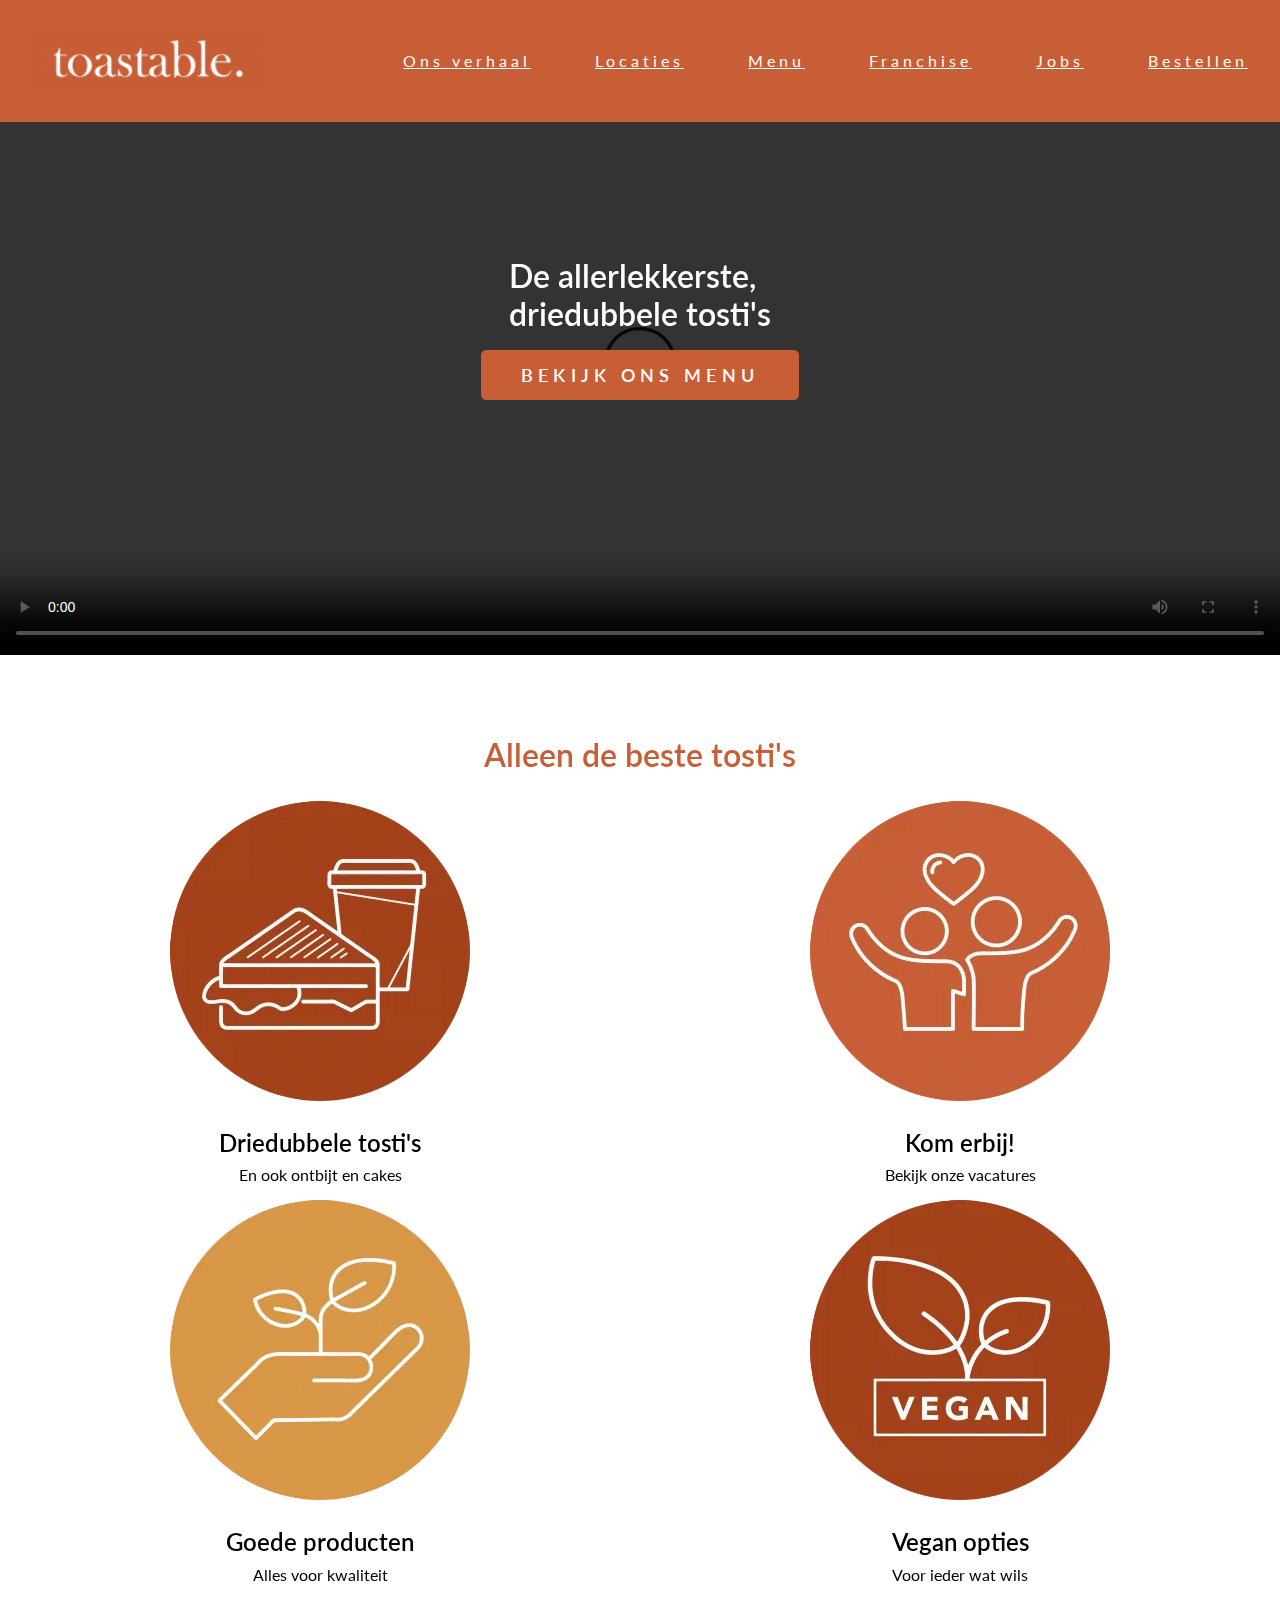
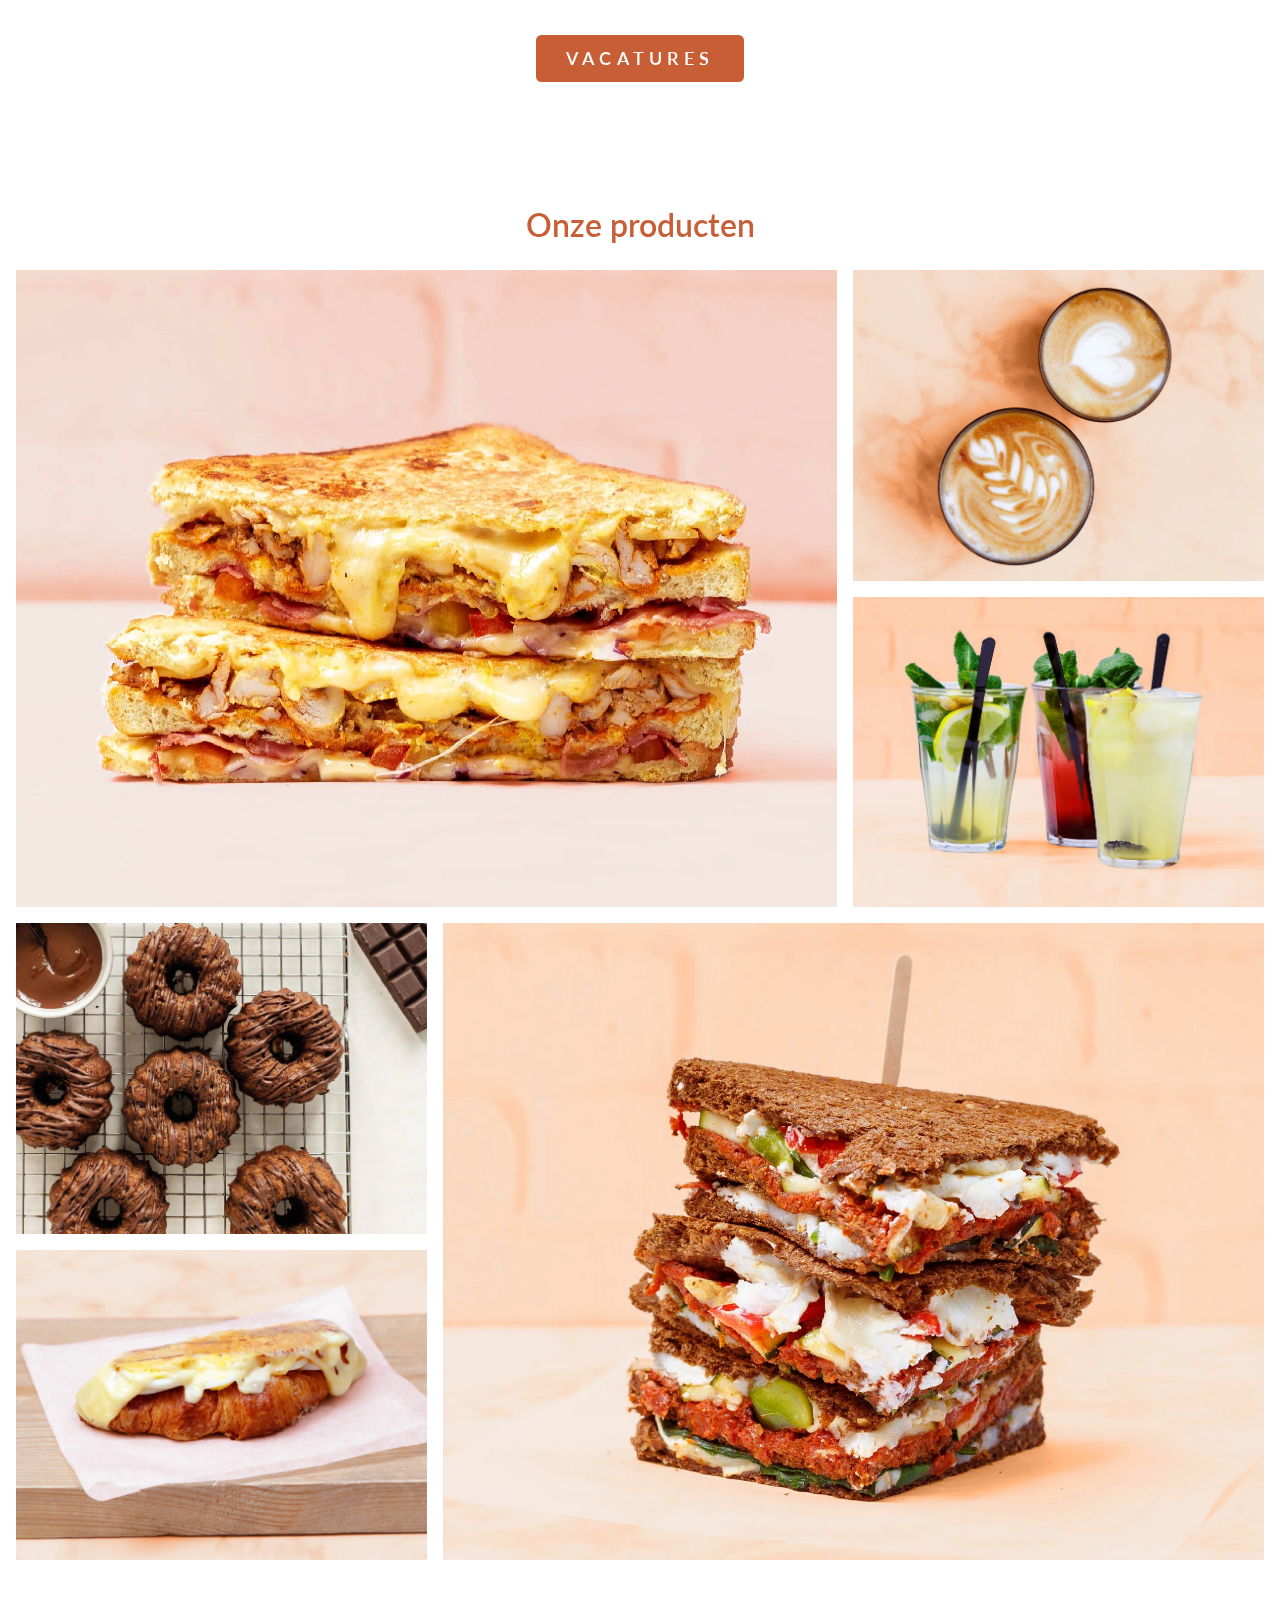
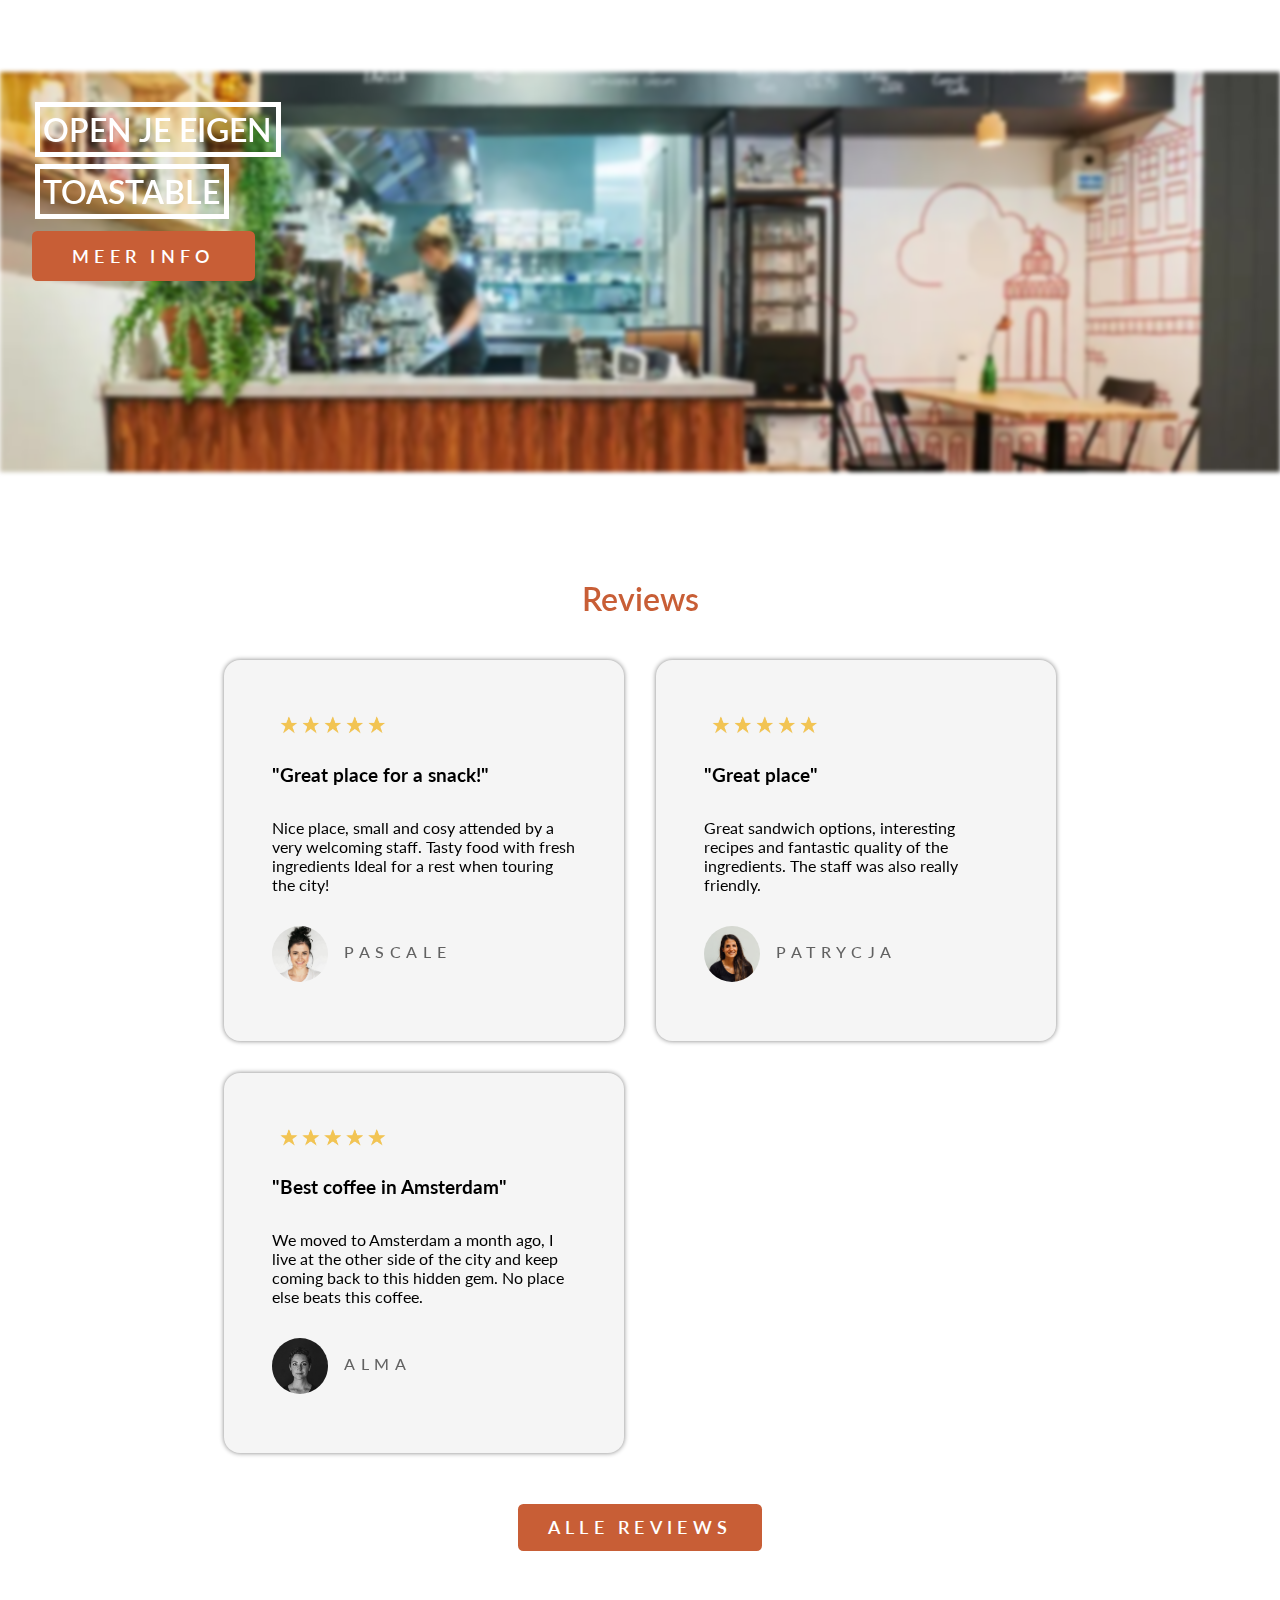
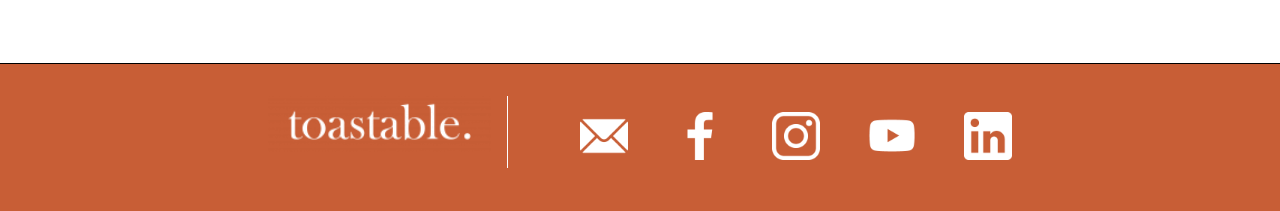
==== commit 3243d2e3: "eind versie" ====
--- a/index.html
+++ b/index.html
@@ -2,7 +2,7 @@
 <html lang="nl">
 
 <head>
-  <title>Home pagina Toastable</title> <!-- tekst boven aan in tabblad vakje -->
+  <title>Home pagina Toastable, voor de lekkerste driedubbele tosti's.</title> <!-- tekst boven aan in tabblad vakje -->
   <link rel="icon" type="image/x-icon" href="links/icon.png"> <!-- logo icon in tabblad venster -->
   <meta charset="UTF-8">
   <meta name="viewport" content="width=device-width, initial-scale=1"> <!-- zorgt dat pagina mee schaalt -->
@@ -15,7 +15,8 @@
 <header>
     <nav>
         <h1><a href="index.html"><img src="links/logo2.png" alt="Logo Toastable" ></a></h1>
-        <button>menu</button>
+        
+        <button> <img src="links/menu.png" alt="knop van hamburger menu klapt op en dicht"> </button>
 
         <ul>
             <li><a href="menu.html">Ons verhaal</a></li>
@@ -23,10 +24,9 @@
             <li><a href="menu.html">Menu</a></li>
             <li><a href="menu.html">Franchise</a></li>
             <li><a href="menu.html">Jobs</a></li>
+            <li><a href="index.html">Bestellen</a></li>
+        </ul>
 
-            <li><a href="index.html">Bestellen</a></li>
-
-        </ul>
     </nav>
 </header>
 
@@ -44,25 +44,25 @@
     <h2>Alleen de beste tosti's</h2>
 
         <article>
-            <img src="links/icon-tosti.png" alt="">
+            <img src="links/icon-tosti.png" alt="Ronde icon van tosti en koffie cup">
             <h3>Driedubbele tosti's</h3>
             <p>En ook ontbijt en cakes</p>
         </article>
 
         <article>
-            <img src="links/icon-vacatures.png" alt="">
+            <img src="links/icon-vacatures.png" alt="Ronde icon van 2 blije mensen">
             <h3>Kom erbij!</h3>
             <p>Bekijk onze vacatures</p>
         </article>
 
         <article>
-            <img src="links/icon-producten.png" alt="">
+            <img src="links/icon-producten.png" alt="Ronde icon van hand met plant erin">
             <h3>Goede producten</h3>
             <p>Alles voor kwaliteit</p>
         </article>
 
         <article>
-            <img src="links/icon-vegan.png" alt="">
+            <img src="links/icon-vegan.png" alt="Ronde icon van vegan producten">
             <h3>Vegan opties</h3>
             <p>Voor ieder wat wils</p>
         </article>
@@ -79,7 +79,7 @@
     <article class="galerijEen">
         <img src="links/1.jpeg" alt="Foto van 3 dubbelen tosti de Legend">
         <img src="links/2.jpeg" alt="Foto van 2 koffie's met latte art">
-        <img src="links/3.jpeg" alt="Foto van 3 soorten limonades in een glas">
+        <img src="links/3.jpeg" alt="Foto van 3 soorten limonades in glazen">
     </article>
 
     <article class="galerijTwee">
@@ -91,10 +91,10 @@
 </section>
 
 <aside>
-    <img src="links/banner.jpeg" alt="">
+    <img src="links/banner.jpeg" alt="Achtergrond foto van banner, Toastable locatie Almere">
 
     <article>
-    <h2> <span>Open je eigen</span>  <span>toastable</span></h2>
+    <h2> <span>Open je eigen</span> <span>toastable</span></h2>
     <a href="menu.html">Meer info</a>
     </article>
 </aside>
@@ -110,7 +110,7 @@
             <p>Nice place, small and cosy attended by a very welcoming staff. Tasty food with fresh ingredients Ideal for a rest when touring the city!</p>
             
             <div>
-            <img src="links/pascale.jpg" alt="foto van de reviewer">
+            <img src="links/pascale.jpg" alt="Foto van de reviewer Pascale">
             <p>Pascale</p>
             </div>
 
@@ -122,7 +122,7 @@
             <p>Great sandwich options, interesting recipes and fantastic quality of the ingredients. The staff was also really friendly.</p>
             
             <div>
-            <img src="links/patrycja.jpg" alt="foto van de reviewer">
+            <img src="links/patrycja.jpg" alt="Foto van de reviewer Patrycja">
             <p>Patrycja</p>
             </div>
         </article>
@@ -134,7 +134,7 @@
             <p>We moved to Amsterdam a month ago, I live at the other side of the city and keep coming back to this hidden gem. No place else beats this coffee.</p>
             
             <div>
-            <img src="links/alma.jpg" alt="foto van de reviewer">
+            <img src="links/alma.jpg" alt="Foto van de reviewer Alma">
             <p>Alma</p> 
             </div>
 
@@ -146,6 +146,7 @@
 </section>
 
 </main>
+
 
 <footer>
 
@@ -163,18 +164,8 @@
 
 </section>
 
+</footer>
 
-<!-- <nav>
-    <ul>
-        <li><a href="menu.html">Ons verhaal</a></li>
-        <li><a href="menu.html">Locaties</a></li>
-        <li><a href="menu.html">Menu</a></li>
-        <li><a href="menu.html">Franchise</a></li>
-        <li><a href="menu.html">Jobs</a></li>
-    </ul>
-</nav> -->
-
-</footer>
 <script src="scripts/script.js"> </script>
 
 </body>
--- a/styles/style.css
+++ b/styles/style.css
@@ -7,10 +7,6 @@
 *, *::after, *::before {
   box-sizing:border-box;  
 }
-
-
-
-
 
 
 /*********************/
@@ -21,54 +17,100 @@
 	--color-text:#ffffff;
 	--color-text-brood:#000000;
 	--color-text-h2:#C85E36;
-
-	--color-background:#f5f5f5;
+	--color-link:#ffffff;
+
+	--color-background:#ffffff;
 	--color-primary:#E4CBBA;
 	--color-secundary:#C85E36;
 	--color-accent:#D89646;
-}
-
-
-
-
-
-/****************/
+	--color-extra:#000000;
+	--color-shadow: #808080;
+	--color-tint:#ffffff;
+	--color-review:#f5f5f5;
+}
+
+@media (prefers-color-scheme:dark) { 
+	/* Dark Light mode */
+	:root {
+	--color-text:#ffffff;
+	--color-text-brood:#ffffff;
+	--color-text-h2:#ffffff;
+	--color-link:#000000;
+
+	--color-background:#000000;
+	--color-primary:#C85E36;
+	--color-secundary:#E4CBBA;
+	--color-accent:#D89646;
+	--color-extra:#000000;
+	--color-shadow: #ffffff;
+	--color-tint:#000000;
+	--color-review:#ffffff;
+	}    
+}
+
+
+
+
+/**************************************************************************************************/
 /* JOUW STYLING */
-/****************/
-
+/**************************************************************************************************/
+
+/* ALGEMEEN */
+/****************/
 
 body {
     margin: 0;
 	font-family: 'Lato', sans-serif ;
+	background-color: var(--color-background);
 }
 
 
 /* HEADER */
 /****************/
+
+header {
+	display: flex;
+	flex-direction: column;
+	height: 95px;
+}
+
 header nav {
-	background-color: var(--color-primary);
-	display: flex;
-	position: relative;
-}
-
-header ul {
-	background-color: var(--color-primary);
+	background-color: var(--color-secundary);
+	width: 100%;
+
+	display: flex;
+	align-items: center;
+	justify-content: space-between;
+	z-index: 3; /* Wordt bovenop andere elementen geplaatst */
+
+	position: fixed; /* Voeg dit toe */
+    top: 0;
+    left: 0;
+    right: 0; 
+}
+
+header nav ul {
+	background-color: var(--color-secundary);
+
 	display: none;
 	position: absolute;
 	top: 100%;
-}
-
-header ul.open {
+	z-index: 2; /* Wordt bovenop andere elementen geplaatst */
+
+	padding: 1em;
+	margin: 0;
+	padding-left: 3em;
+}
+
+header ul.open { /* Om te zorgen dat menu open klapt */
+	width: 100%;
 	display: block;
-}
-
-header nav h1 {
-	display: flex;
-	margin: 1em;
 }
 
 header nav img {
 	width: 100%;
+	display: flex;
+	margin-left: 1em;
 }
 
 header nav li {
@@ -77,52 +119,170 @@
 
 header nav li a {
 	display: flex;
-	color: var(--color-text-brood); 
-    text-decoration: none;
-
+
+	color: var(--color-text); 
     font-weight: 400;
     font-size: 1em ;
     letter-spacing: 4px;
-	line-height: 1.6em;
+	line-height: 2em;
 	cursor: pointer; 
 }
 
-/* section:first-of-type a:hover {
-	background: var(--color-primary);
-	color: var(--color-secundary);
-    transition: background 50ms ease ;
-}
-
-section:first-of-type a:hover:not(.actief) {
-    background-color: rgb(165, 207, 232);
-} */
-
-
+header button {
+	width: 4em;
+	margin-right: 3em;
+
+	background: none;
+	border: none;
+}
+
+/* Zorgt dat de header responsive is als scherm groter is dan 1200px */
+@media (min-width: 1200px) {
+	
+	header button {
+	  display: none;
+	}
+
+	header nav {
+		display: flex;
+		flex-direction: row;
+		justify-content: space-between;
+		align-items: center;
+	}
+
+	header nav h1 {
+		margin: 1em 0 1em 0;
+	}
+	
+	header nav ul {
+		display: flex;
+		flex-direction: row;
+		justify-content: center;
+		align-items: center;
+		list-style: none;
+		position: static; 
+		padding: 0;
+	}
+	
+	header nav li {
+		margin: 0 2em; 
+	}
+
+}
+
+
+/* FOOTER BLOK */
+/****************/
+
+footer {
+	background-color: var(--color-secundary);
+	border-top: 1px solid var(--color-text-brood); /* Dunne zwarte lijn bovenaan footer */
+
+	display: flex;
+    justify-content: center; 
+}
+
+footer > section {
+	display: flex;
+	flex-direction: column;
+	align-items: center;
+
+	margin: 2em;
+}
+
+.footerlogo {
+	width: 11em;
+	border-bottom: 1px solid var(--color-text); /* Zet witte lijn neer */
+	padding-bottom: 1em;
+	cursor: pointer; 
+}
+
+.footerlogo:focus {
+	outline: 2px solid var(--color-text-brood);
+}
+
+footer ul {
+	display: flex;
+	list-style: none;
+}
+
+footer ul li {
+    margin-right: 2em; /* Ruimte tussen de lijst items */
+}
+
+footer ul li a img{
+	width: 2em;
+}
+
+footer ul li a img:focus {
+	outline: 2px solid var(--color-text-brood);
+}
+
+/* Zorgt dat de footer responsive is als scherm groter is dan 768px */
+@media screen and (min-width: 768px) {
+    footer > section {
+        flex-direction: row; /* Verander de richting naar horizontale rij */
+        justify-content: center; /* Horizontaal centreren van items */
+        align-items: flex-start; /* Bovenkant uitlijnen van items */
+    }
+
+    .footerlogo {
+        width: 15em; 
+		border-right: 1px solid var(--color-text); /* Verander border-bottom naar border-right */
+        padding-right: 1em; /* Voeg rechter padding toe voor scheiding */
+        margin-right: 2em;
+		border-bottom: none;
+    }
+
+    footer ul li {
+        margin-right: 3em; /* Ruimte tussen de lijstitems vergroten */
+    }
+
+    footer ul li:last-child {
+        margin-right: 0; /* Verwijder de margin van het laatste lijst item */
+    }
+
+    footer ul li a img {
+        width: 3em; 
+    }
+}
+
+
+/**************************************************************************************************/
+/**************************************************************************************************/
+/* HOME PAGINA */
+/**************************************************************************************************/
+/**************************************************************************************************/
 
 
 /* VIDEO BLOK */
 /****************/
 
-
-main section:first-of-type video {
-	width: 100%;
-	height: 100%;
-	z-index: -1; 
-	object-fit: cover;
-}
-
 main section:first-of-type {
-	height: 35em; 
+	height: 35em;
+	margin-bottom: 5em; 
+
 	position: relative;
     display: flex; 
     flex-direction: column; 
     justify-content: center;
     align-items: center; 
-	margin-bottom: 5em;
+}
+
+main section:first-of-type video {
+	width: 100%;
+	height: 100%;
+	z-index: -1; 
+	object-fit: cover; /* Zorgt dat video uitvult over het gegeven vlak*/
+}
+
+main section:first-of-type video:focus {
+	outline: 2px solid var(--color-text-brood);
 }
 
 main section:first-of-type h2 {
 	color: var(--color-text);
+
 	position: absolute; 
 	display: flex; 
 	z-index: 1;
@@ -159,24 +319,50 @@
     
     height: 1em;
 	cursor: pointer;
+	transition:2s;
+}
+
+/* Als je op de eerste h2 klikt zal de link veranderen naar deze stijl en een rondje draaien */
+main section:first-of-type a.anders{
+	background-color: var(--color-primary);
+	border-radius: 0.3em ;
+  	color: var(--color-text-h2);
+	rotate: 360deg;
 }
 
 main section:first-of-type a:hover {
 	background: var(--color-primary);
-	color: var(--color-secundary);
+	color: var(--color-link);
     transition: background 50ms ease ;
 }
 
-
+main section:first-of-type a:active {
+	box-shadow: 12px 12px 2px 1px var(--color-shadow);
+}
+
+main section:first-of-type a:focus {
+	outline: 3px solid var(--color-text-brood);
+}
 
 
 /* ALLEEN DE BESTE TOSTI BLOK */
 /****************/
 
 section:nth-of-type(2) {
-	display: flex;
-	flex-direction: column;
-  	align-items: center;
+	display: grid;
+    grid-template-columns: repeat(4, 1fr); 
+    align-items: flex-start; /* Plaats de inhoud bovenaan */
+    justify-content: center; /* Centreer de inhoud horizontaal */
+    text-align: center; /* Centreer de tekst in de kolommen */
+
+	/* Zorgt dat dit onderdeel responsive is als scherm groter is dan 768px & 1300px */
+	@media (max-width: 1300px) {
+		grid-template-columns: repeat(2, 1fr); /* Verander naar 2 kolommen bij kleinere schermen */
+	}
+	
+	@media (max-width: 768px) {
+		grid-template-columns: 1fr; /* Verander naar 1 kolom bij zeer kleine schermen */
+	}
 }
 
 section:nth-of-type(2) article {
@@ -185,16 +371,19 @@
 
 section:nth-of-type(2) h2 {
 	color: var(--color-text-h2);
-    font-weight: 600;
-    font-size: 2em ;
+	grid-column: 1 / -1; /* Zorg ervoor dat h2 over alle kolommen gaat */
+	margin-top: 0; /* Verwijder de bovenmarge om h2 aan de bovenkant te plaatsen */
+
+    font-weight: 600;
+    font-size: 2em;
 }
 
 section:nth-of-type(2) h3 {
+	margin-bottom: -.3em;
+
     font-weight: 600;
     font-size: 1.5em ;
 	text-align: center;
-	margin-bottom: -.3em;
-
 }
 
 section:nth-of-type(2) p {
@@ -204,11 +393,10 @@
 }
 
 section:nth-of-type(2) a {
-
 	/* Stijlen om eruit te zien als een knop */
 	color: var(--color-text);
 	text-transform: uppercase;
-    font-weight: 500;
+    font-weight: 600;
     font-size: 1.1em ;
 	text-align: center;
 	letter-spacing: .3em;
@@ -220,16 +408,24 @@
     border-radius: 0.3em ;
 	cursor: pointer;
 	margin-top: 2em;
+
+	grid-column: 1 / -1; /* Zorg ervoor dat link over alle kolommen gaat */
+	justify-self: center; 
 }
 
 section:nth-of-type(2) a:hover {
-	background: var(--color-text-brood);
-	color: var(--color-primary);
+    background: var(--color-primary);
+	color: var(--color-link);
     transition: background 50ms ease ;
 }
 
-
-
+section:nth-of-type(2) a:active {
+	box-shadow: 12px 12px 2px 1px var(--color-shadow);
+}
+
+section:nth-of-type(2) a:focus {
+	outline: 3px solid var(--color-text-brood);
+}
 
 
 /* ONZE PRODUCTEN BLOK */
@@ -239,15 +435,19 @@
 	margin-bottom: 7em;
 }
 
+/* Maakt een grid voor eerste gedeelde van de galerij */
 section:nth-of-type(3) .galerijEen {
 	margin: 1em;
+
 	display: grid;
 	grid-template-columns: 2fr 1fr;
 	gap: 1em;
 }
 
+/* Maakt een grid voor tweede gedeelde van de galerij (precies andersom) */
 section:nth-of-type(3) .galerijTwee {
 	margin: 1em;
+
 	display: grid;
 	grid-template-columns: 1fr 2fr;
 	gap: 1em;
@@ -258,6 +458,7 @@
     font-weight: 600;
     font-size: 2em ;
 	text-align: center;
+
 	padding-top: 3em;
 }
 
@@ -266,14 +467,14 @@
 	max-width: 100%;
 	height: 100%;
 	transition: transform 0.3s ease; /* Voeg een soepele overgang toe */
-	object-fit: cover;
+	object-fit: cover; /* Vult foto's uit */
 }
 
 section:nth-of-type(3) img:hover {
 	transform: scale(0.9);
 }
 
-
+/* Deze regels bepalen de grid-opmaak voor specifieke afbeeldingen. */
 .galerijEen img:nth-of-type(1)  {
     grid-column: span 1; 
     grid-row: span 2; 
@@ -299,6 +500,7 @@
     grid-row: span 2; 
 }
 
+/* Zorgt dat dit onderdeel responsive is als scherm groter is dan 768px*/
 @media (max-width: 768px) {
     section:nth-of-type(3) .galerijEen, section:nth-of-type(3) .galerijTwee {
         grid-template-columns: 1fr; 
@@ -310,51 +512,53 @@
 /* BANNER BLOK */
 /****************/
 
-aside:nth-of-type(1) {
+main aside:nth-of-type(1) {
+	height: 25em; 
+	margin-bottom: 5em;
+
 	display: flex;
 	flex-direction: column;	
-	height: 25em; 
 	position: relative;
-	margin-bottom: 5em;
-}
-
-aside:nth-of-type(1) img {
+}
+
+main aside:nth-of-type(1) img {
   	width: 100%;
 	height: 100%;
+
     z-index: -1;
     filter: blur(2px);
 	position: absolute;
-	object-fit: cover;
-}
-
-aside:nth-of-type(1) article {
+	object-fit: cover; /* Vult foto's uit */
+}
+
+main aside:nth-of-type(1) article {
     position: relative; 
     display: flex; 
     flex-direction: column;
     justify-content: center; 
-    align-items: left; 
+
     margin-left: 2em;
 }
 
-aside:nth-of-type(1) h2 {
-    color: var(--color-text);
+main aside:nth-of-type(1) h2 {
+	display: flex;
+	flex-direction: column;	
+	align-items: start;
+
+    color: var(--color-link);
     font-weight: 600;
     text-transform: uppercase;
     font-size: 2em ;
     padding-bottom: 6em;
-	
-	display: flex;
-	flex-direction: column;	
-	align-items: start;
-}
-
-aside:nth-of-type(1) span {
-    border: 5px solid var(--color-background);
+}
+
+main aside:nth-of-type(1) span {
+    border: 5px solid var(--color-tint); /* Zet een broder om de elementen heen */
 	padding: .1em;
 	margin: .1em;
 }
 
-aside:nth-of-type(1) a {
+main aside:nth-of-type(1) a {
     position: absolute; 
     display: flex; 
     z-index: 1; 
@@ -368,20 +572,26 @@
     text-align: center;
     letter-spacing: .3em;
     text-decoration: none;
-    
     background-color: var(--color-secundary);
     padding: 25px 40px;
     text-decoration: none;
     border-radius: 0.3em ;
-    
     height: 1em;
     cursor: pointer;    
 }
 
-aside:nth-of-type(1) a:hover {
+main aside:nth-of-type(1) a:hover {
     background: var(--color-primary);
-    color: var(--color-secundary);
+	color: var(--color-link);
     transition: background 50ms ease ;
+}
+
+main aside:nth-of-type(1) a:active {
+	box-shadow: 12px 12px 2px 1px var(--color-shadow);
+}
+
+main aside:nth-of-type(1) a:focus {
+	outline: 3px solid var(--color-text-brood);
 }
 
 
@@ -390,10 +600,11 @@
 
 section:nth-of-type(4) {
 	padding-bottom: 2em;
+	margin-bottom: 5em;
+	
+	display: flex;
+	flex-direction: column;
 	align-items: center;
-	display: flex;
-	flex-direction: column;
-	margin-bottom: 5em;
 }
 
 section:nth-of-type(4) h2 {
@@ -409,12 +620,12 @@
 }
 
 blockquote article {
-	background-color: var(--color-background);
+	background-color: var(--color-review);
     padding: 3em;
     border-radius: 1em;
     text-align: left;
 	width: 25em;
-	box-shadow: 0px 0px 5px rgba(0, 0, 0, 0.3);
+	box-shadow: 0px 0px 5px var(--color-shadow); /* Geeft schaduw aan de elementen */
 }
 
 section:nth-of-type(4) article p {
@@ -437,7 +648,7 @@
 }
 
 section:nth-of-type(4) div img {
-	border-radius: 50%;
+	border-radius: 50%; /* Maakt de foto's rond */
 	width: 3.5em;
 	height: 3.5em; 
 	object-fit: cover;
@@ -457,7 +668,7 @@
 	/* Stijlen om eruit te zien als een knop */
 	color: var(--color-text);
 	text-transform: uppercase;
-    font-weight: 500;
+    font-weight: 600;
     font-size: 1.1em ;
 	letter-spacing: .3em;
 	text-decoration: none;
@@ -466,101 +677,317 @@
 	padding: 13px 30px;
     text-decoration: none;
     border-radius: 0.3em ;
+	margin: 0;
 	margin-top: 2em;    
 	cursor: pointer; 	
 }
 
 section:nth-of-type(4) a:hover {
-	background: var(--color-text-brood);
-	color: var(--color-primary);
+	background: var(--color-primary);
+	color: var(--color-link);
     transition: background 50ms ease ;
 }
 
-@media screen and (max-width: 768px) {
+section:nth-of-type(4) a:active {
+	box-shadow: 12px 12px 2px 1px var(--color-shadow);
+}
+
+section:nth-of-type(4) a:focus {
+	outline: 3px solid var(--color-text-brood);
+}
+
+/* Zorgt dat dit onderdeel responsive is als scherm groter wordt */
+@media screen and (max-width: 850px) {
     blockquote {
         grid-template-columns: 1fr;
     }
 }
 
-@media screen and (min-width: 769px) and (max-width: 1023px) {
+@media screen and (min-width: 851px) and (max-width: 1300px) {
     blockquote {
         grid-template-columns: repeat(2, 1fr);
     }
 }
 
-@media screen and (min-width: 1024px) {
+@media screen and (min-width: 1301px) {
     blockquote {
         grid-template-columns: repeat(3, 1fr);
     }
 }
 
 
-/* FOOTER BLOK */
-/****************/
-
-footer {
-	background-color: var(--color-text-h2);
-	display: flex;
-    justify-content: center; 
-	border-top: 1px solid var(--color-text-brood);
-
-}
-
-footer > section {
+/**************************************************************************************************/
+/**************************************************************************************************/
+/* MENU PAGINA (2) */
+/**************************************************************************************************/
+/**************************************************************************************************/
+
+/* MENU BANNER */
+/****************/
+
+.menupagina aside:nth-of-type(1) {
+	height: 30em; 
+
+	display: flex;
+	flex-direction: column;	
+	position: relative; 
+}
+
+.menupagina aside:nth-of-type(1) img {
+    z-index: -1;
+	position: absolute; /* Om elementen op elkaar te plaatsen */
+	object-fit: cover;
+
+	filter: none;
+}
+
+.menupagina aside:nth-of-type(1) h2 {
+    color: var(--color-link);
+    font-weight: 600;
+    text-transform: uppercase;
+    font-size: 2em ;
+	z-index: 1;
+
+    padding-bottom: 6em;
+	margin-left: 3em;
+	margin-top: 5em;
+}
+
+
+/* MENU ITEMS */
+/****************/
+
+.menupagina section:nth-of-type(1) {
+	display: grid;
+    grid-template-columns: repeat(3, 1fr);
+    align-items: flex-start; /* Plaats de inhoud bovenaan */
+    justify-content: center; /* Centreer de inhoud horizontaal */
+    text-align: center; /* Centreer de tekst in de kolommen */
+	height: auto;
+
+	/* Zorgt dat dit onderdeel responsive is als scherm groter wordt */
+	@media (max-width: 1300px) {
+		grid-template-columns: repeat(2, 1fr); /* Verander naar 2 kolommen bij kleinere schermen */
+	}
+	
+	@media (max-width: 768px) {
+		grid-template-columns: 1fr;
+	}
+}
+
+.menupagina section:nth-of-type(1) article {
+	color: var(--color-text-brood);
+	margin-bottom: 4em;
+}
+
+.menupagina section:nth-of-type(1) h2 {
+    color: var(--color-text-h2);
+    font-weight: 600;
+    font-size: 2em;
+    margin-top: 0; 
+	grid-column: 1 / -1; /* Zorg ervoor dat h2 over alle kolommen gaat */
+  	position: relative;
+	padding: 0;
+}
+
+.menupagina section:nth-of-type(1) article img {
+    width: 80%;
+	margin: 1em;
+}
+
+.menupagina section:nth-of-type(1) article h3 {
+	color: var(--color-text-brood);
+    font-weight: 600;
+    font-size: 1.5em ;
+	margin-bottom: -.3em;
+	text-transform: uppercase;
+	letter-spacing: .2em;
+}
+
+.menupagina section:nth-of-type(1) article p {
+    font-weight: 400;
+    font-size: 1em ;
+	text-align: center;
+	max-width: 60%; /* Hier kun je de gewenste maximale breedte instellen */
+    margin: 0 auto;
+}
+
+/* TREK GEKREGEN? */
+/****************/
+
+.menupagina section:nth-of-type(2) {
+	background-color: var(--color-primary);
+}
+
+.menupagina section:nth-of-type(2) > article {
+	grid-column: 1 / -1; /* Zorg ervoor dat het over alle kolommen gaat */
 	display: flex;
 	flex-direction: column;
+	text-align: center;
+	align-items: center;
+}
+
+.menupagina section:nth-of-type(2) > article h3 {
+	color: var(--color-text-brood);
+    font-weight: 600;
+    font-size: 1.7em ;
+	text-transform: none;
+}
+
+.menupagina section:nth-of-type(2) > article p {
+    font-weight: 350;
+    font-size: 1.2em ;
+	max-width: 80%; /* Zorgt dat tekst niet breder wordt als 80% van het vlak */
+}
+
+.menupagina section:nth-of-type(2) > article a {
+	/* Stijlen om eruit te zien als een knop */
+	color: var(--color-text);
+	text-transform: uppercase;
+    font-weight: 600;
+    font-size: 1.1em ;
+	text-align: center;
+	letter-spacing: .3em;
+	text-decoration: none;
+
+	background-color: var(--color-secundary);
+    text-decoration: none;
+    border-radius: 0.3em ;
+
+	cursor: pointer;
+	margin: 0;
+	margin-bottom: 2em;
+}
+
+.menupagina section:nth-of-type(2) > article a:hover {
+    background: var(--color-background);
+	color: var(--color-extra);
+    transition: background 50ms ease ;
+}
+
+.menupagina section:nth-of-type(2) > article a:active {
+	box-shadow: 12px 12px 2px 1px var(--color-shadow);
+}
+
+.menupagina section:nth-of-type(2) > article a:focus {
+	outline: 3px solid var(--color-text-brood);
+}
+
+
+/* EN WE HEBBEN MEER */
+/****************/
+
+.menupagina section:nth-of-type(3) {
+	display: grid;
+    grid-template-columns: repeat(4, 1fr); /* Maak vier gelijke kolommen */
+    align-items: flex-start; /* Plaats de inhoud bovenaan */
+    justify-content: center; /* Centreer de inhoud horizontaal */
+    text-align: center; /* Centreer de tekst in de kolommen */
+
+	/* Zorgt dat dit onderdeel responsive is als scherm groter wordt */
+	@media (max-width: 1300px) {
+		grid-template-columns: repeat(2, 1fr); /* Verander naar 2 kolommen bij kleinere schermen */
+	}
+	
+	@media (max-width: 768px) {
+		grid-template-columns: 1fr; /* Verander naar 1 kolom bij kleine schermen */
+	}
+}
+
+.menupagina section:nth-of-type(3) article {
+	color: var(--color-text-brood);
 	margin: 2em;
-	align-items: center;
-}
-
-.footerlogo {
-	width: 11em;
-	border-bottom: 1px solid var(--color-text);
-	padding-bottom: 1em;
-	cursor: pointer; 
-}
-
-footer ul {
-	display: flex;
-	list-style: none;
-
-}
-
-footer ul li {
-    margin-right: 2em; /* Ruimte tussen de lijstitems */
-}
-
-footer ul li a img{
-	width: 2em;
-}
-
-
-
-/* Mediaquery voor grotere schermen */
-@media screen and (min-width: 768px) {
-    footer > section {
-        flex-direction: row; /* Verander de richting naar rij voor grotere schermen */
-        justify-content: center; /* Horizontaal centreren van items */
-        align-items: flex-start; /* Bovenkant uitlijnen van items */
-    }
-
-    .footerlogo {
-        width: 15em; /* Pas de breedte aan voor grotere schermen */
-		border-right: 1px solid var(--color-text); /* Verander border-bottom naar border-right */
-        padding-right: 1em; /* Voeg rechter padding toe voor scheiding */
-        margin-right: 2em;
-		border-bottom: none;
-    }
-
-    footer ul li {
-        margin-right: 3em; /* Ruimte tussen de lijstitems vergroten voor grotere schermen */
-    }
-
-    footer ul li:last-child {
-        margin-right: 0; /* Verwijder de marge van het laatste lijstitem */
-    }
-
-    footer ul li a img {
-        width: 3em; /* Pas de breedte aan voor grotere schermen */
-    }
-}+}
+
+.menupagina section:nth-of-type(3) article img  {
+	width: 70%;
+	border-radius: 50%; /* Ronde foto */
+
+}
+
+.menupagina section:nth-of-type(3) h2 {
+	grid-column: 1 / -1; /* Zorg ervoor dat h2 over alle kolommen gaat */
+    color: var(--color-text-h2);
+    font-weight: 600;
+    font-size: 2em;
+    margin-top: 0; /* Verwijder de bovenmarge om h2 aan de bovenkant te plaatsen */
+}
+
+.menupagina section:nth-of-type(3) h3 {
+    font-weight: 600;
+    font-size: 1.5em ;
+	margin-bottom: .3em;
+}
+
+.menupagina section:nth-of-type(3) p {
+    font-weight: 400;
+    font-size: 1em ;
+}
+
+
+/* ALLERGENEN & VEGAN */
+/****************/
+
+.menupagina section:nth-of-type(4) {
+	display: grid;
+    grid-template-columns: repeat(2, 1fr); /* Maak vier gelijke kolommen */
+    align-items: flex-start; /* Plaats de inhoud bovenaan */
+    justify-content: center; /* Centreer de inhoud horizontaal */
+    text-align: center; /* Centreer de tekst in de kolommen */
+	margin-top: -5em;
+	
+	/* Zorgt dat dit onderdeel responsive is als scherm groter wordt */
+	@media (max-width: 850px) {
+		grid-template-columns: 1fr; /* Verander naar 1 kolom bij zeer kleine schermen */
+	}
+}
+
+.menupagina section:nth-of-type(4) article {
+	color: var(--color-text-brood);
+	margin: 2em;
+	background-color: var(--color-primary);
+	padding: 2em;
+	border-radius: 1em;
+	padding-top: 0;
+}
+
+.menupagina section:nth-of-type(4) h3 {
+    font-weight: 600;
+    font-size: 1.5em ;
+	margin-bottom: .3em;
+}
+
+.menupagina section:nth-of-type(4) p {
+    font-weight: 400;
+    font-size: 1em ;   
+}
+
+.menupagina section:nth-of-type(4) article a {
+	/* Stijlen om eruit te zien als een knop */
+	color: var(--color-text);
+	text-transform: uppercase;
+    font-weight: 600;
+    font-size: 1.1em ;
+	letter-spacing: .3em;
+	text-decoration: none;
+
+	background-color: var(--color-secundary);
+	padding: 13px 30px;
+    text-decoration: none;
+    border-radius: 0.3em ;
+	cursor: pointer;	
+}
+
+.menupagina section:nth-of-type(4) article a:hover {
+	background: var(--color-background);
+	color: var(--color-extra);
+    transition: background 50ms ease ;
+}
+
+.menupagina section:nth-of-type(4) article a:active {
+	box-shadow: 12px 12px 2px 1px var(--color-shadow);
+}
+
+.menupagina section:nth-of-type(4) article a:focus {
+	outline: 3px solid var(--color-text-brood);
+}
